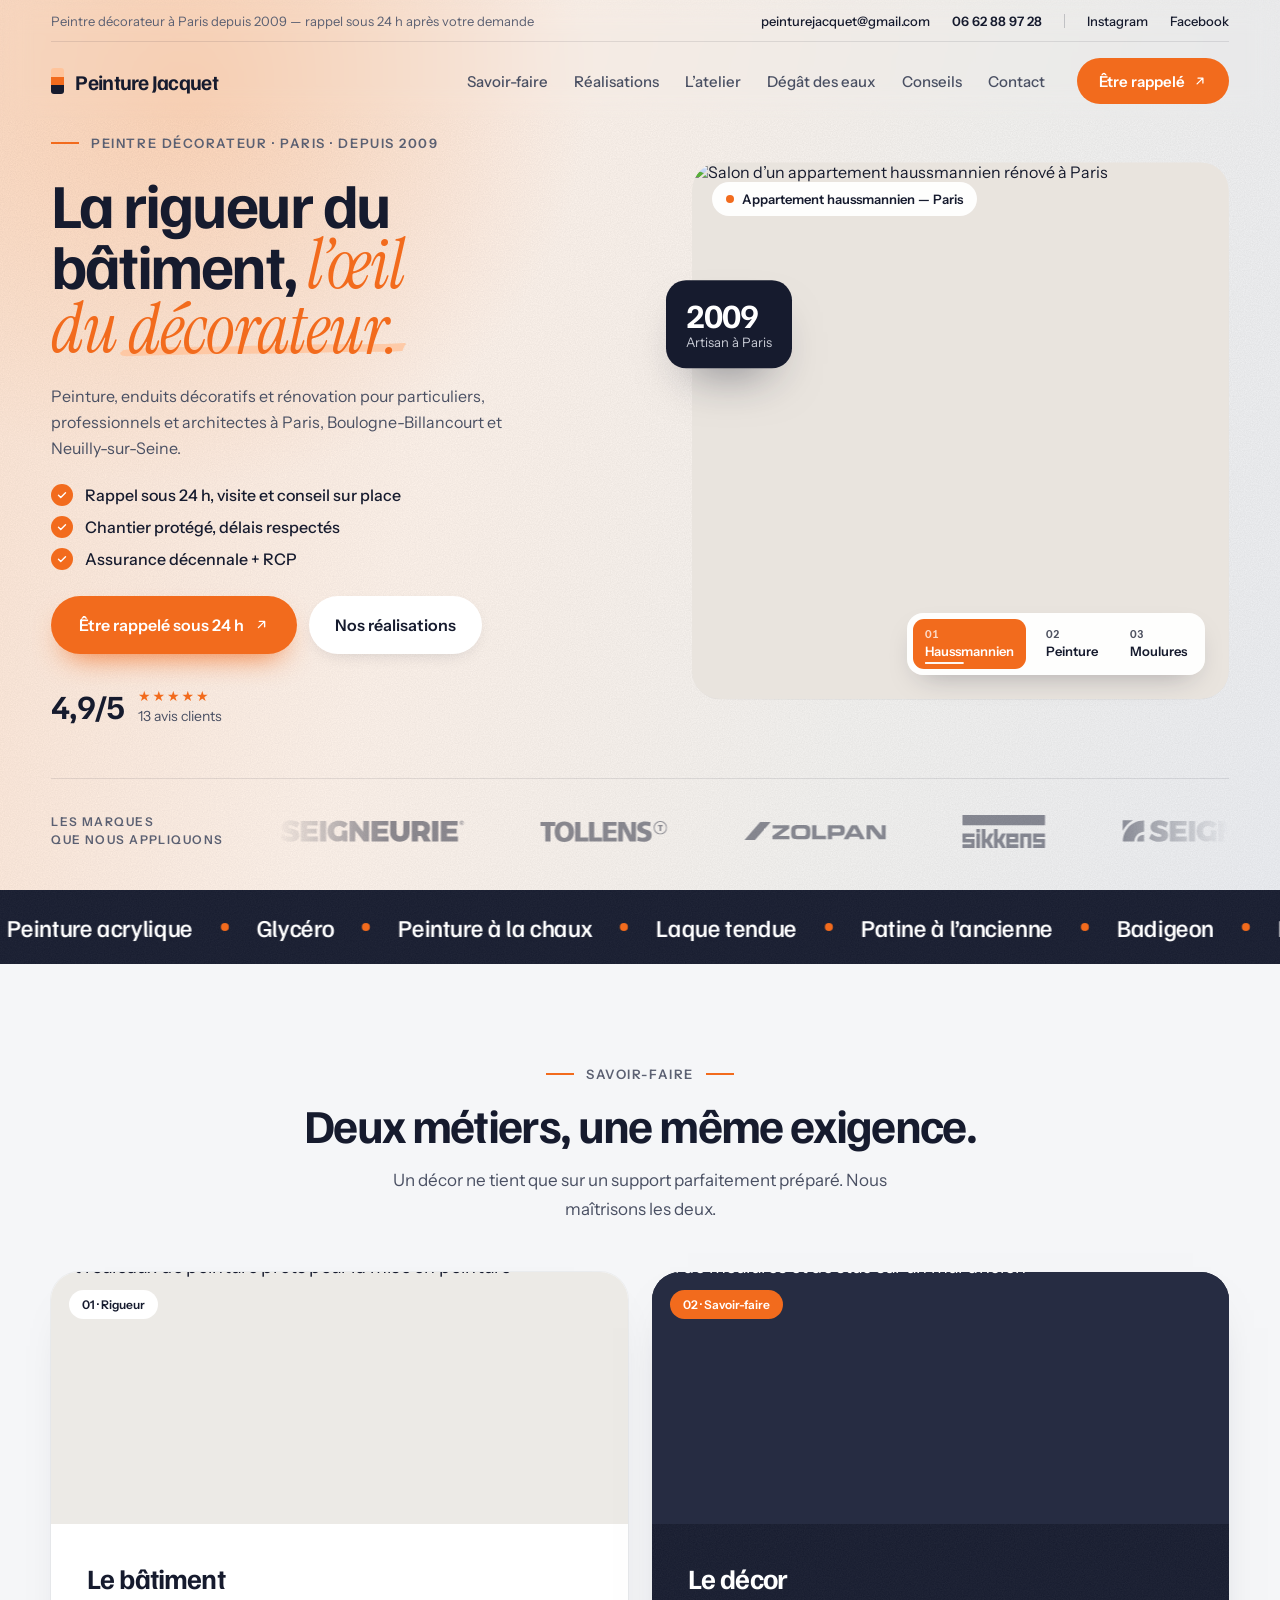
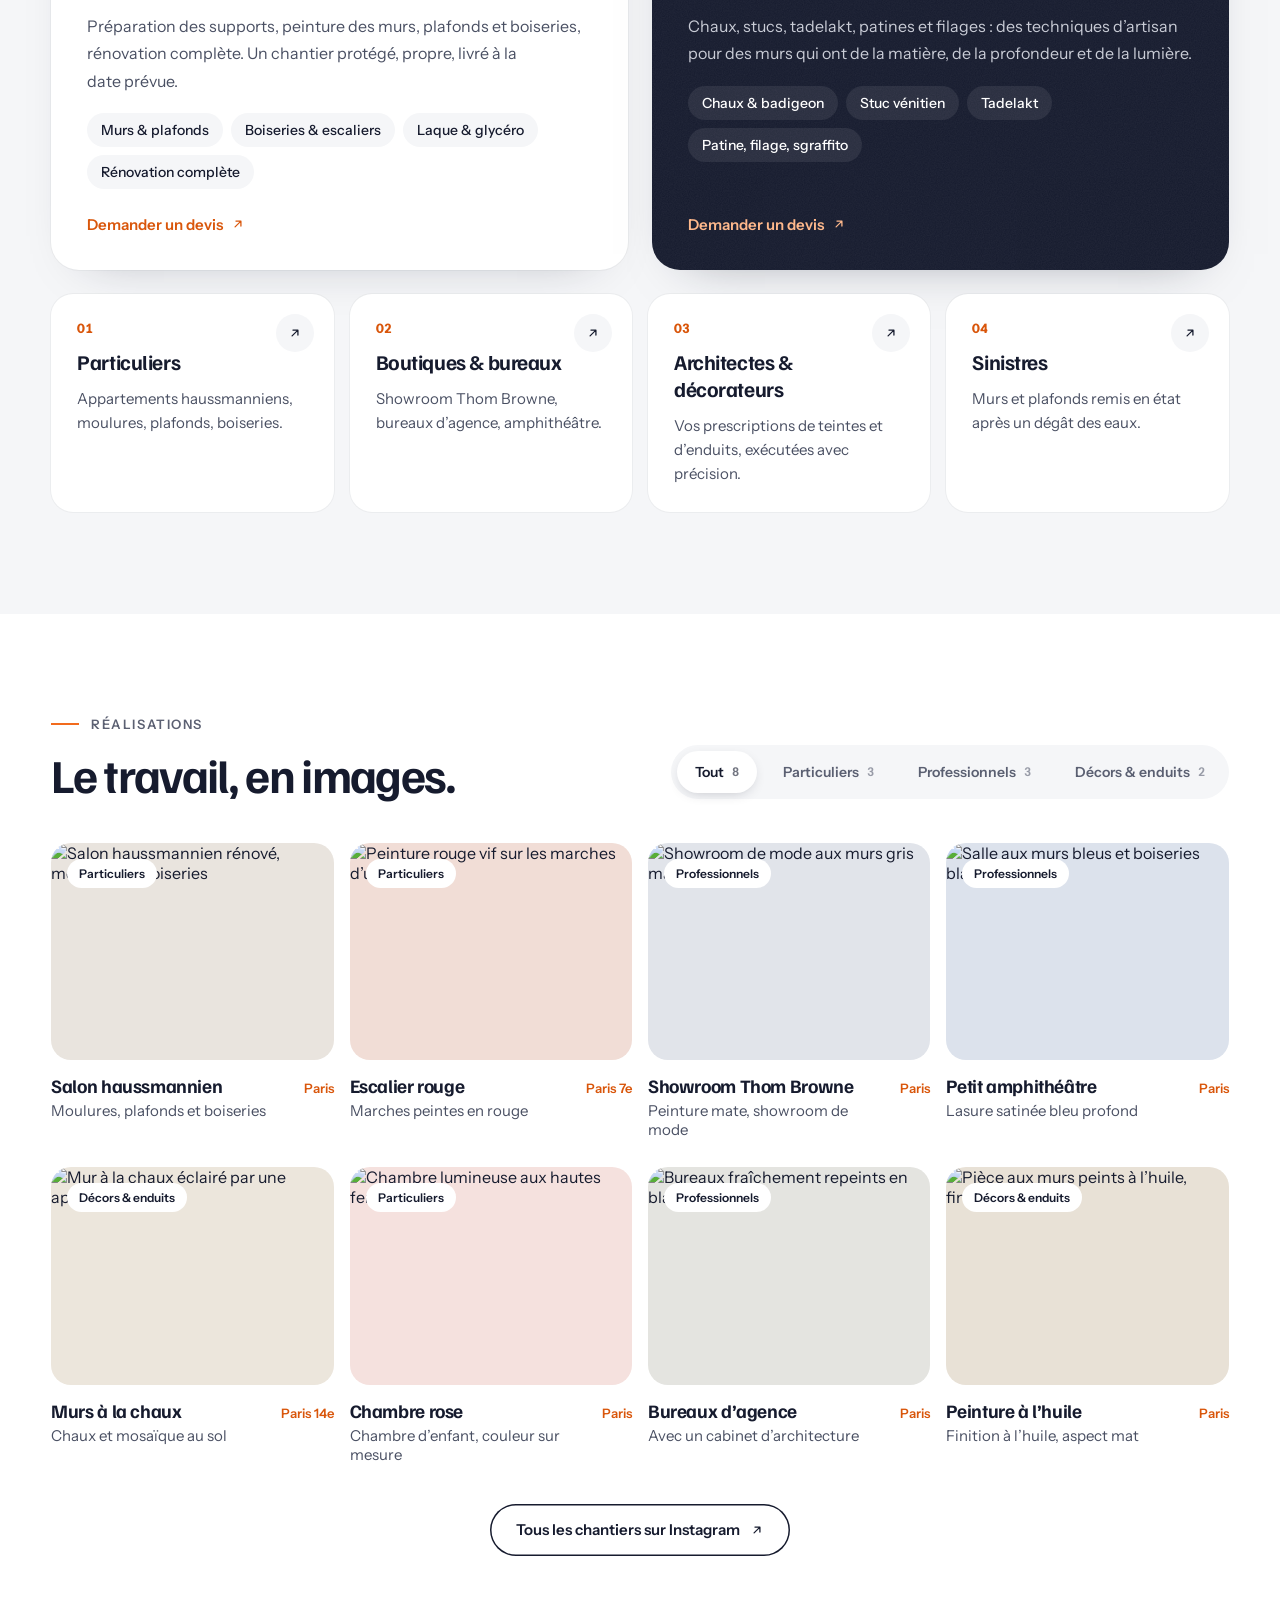
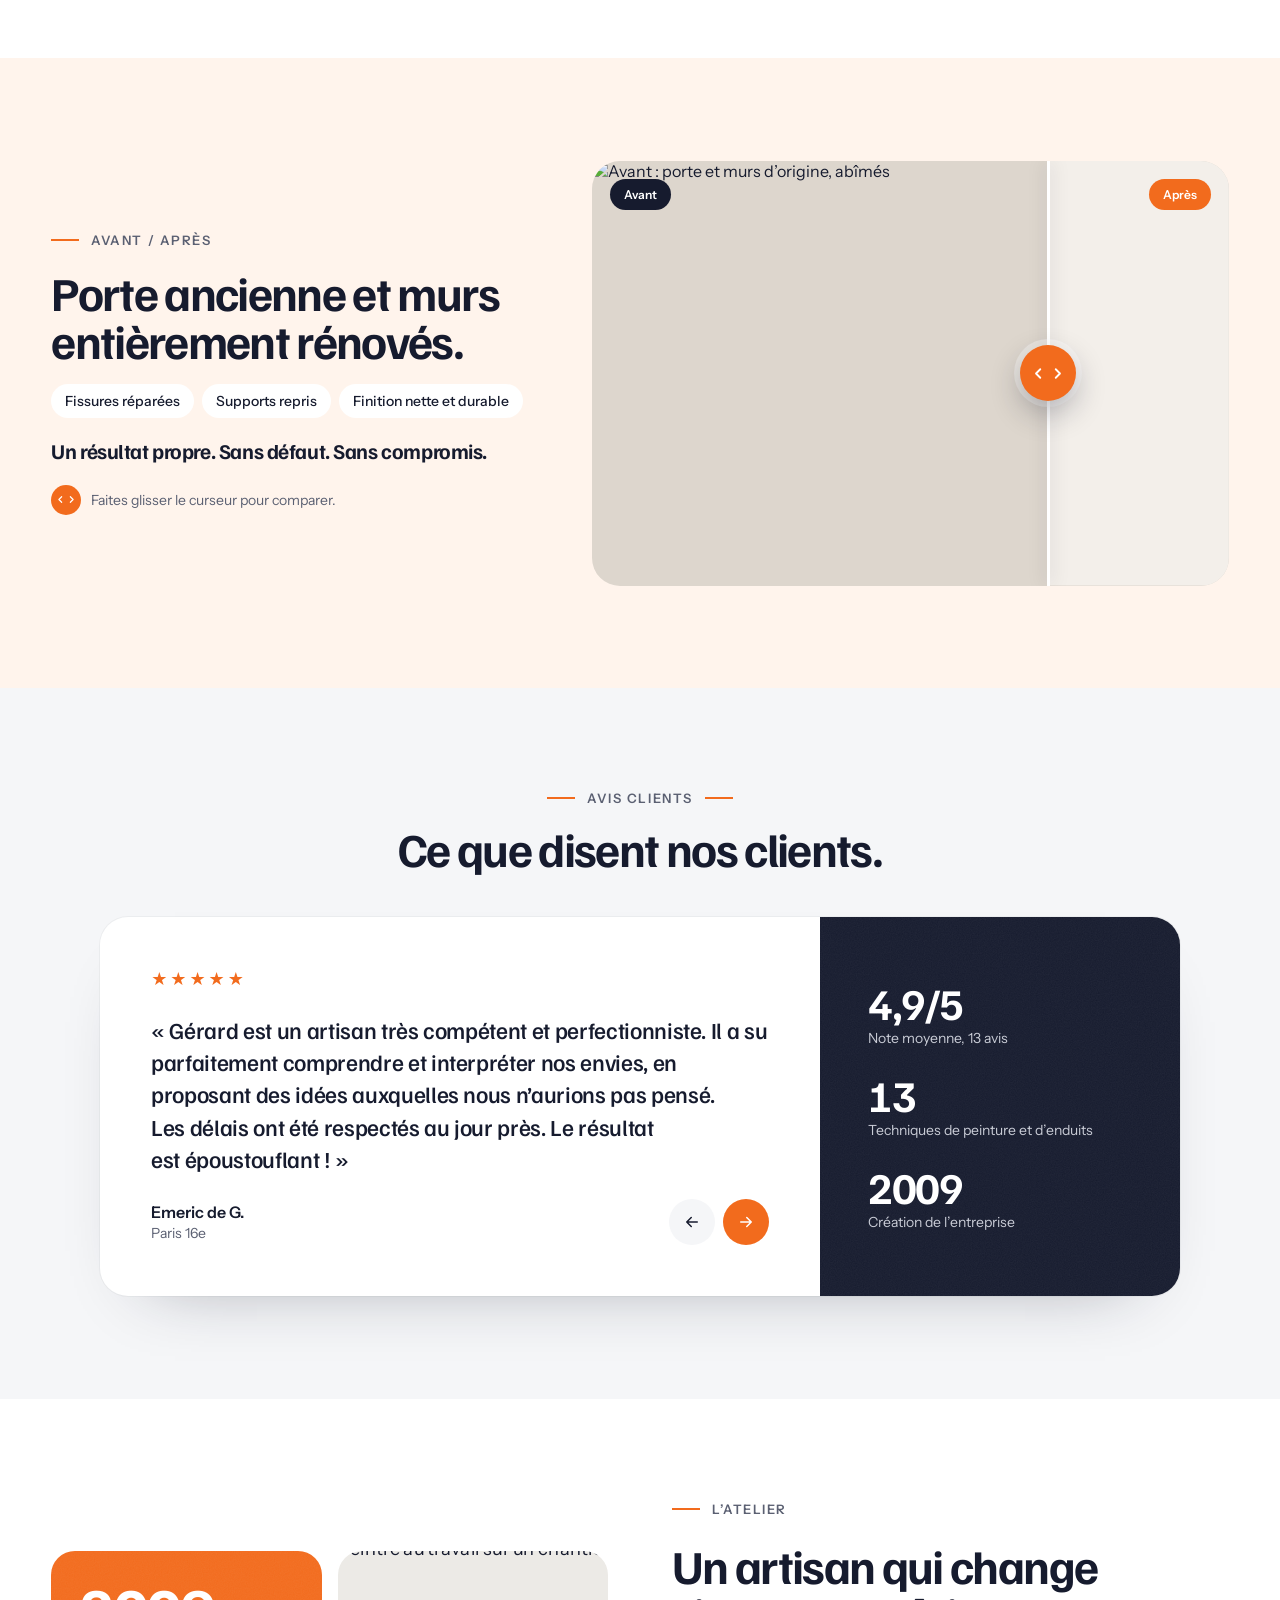
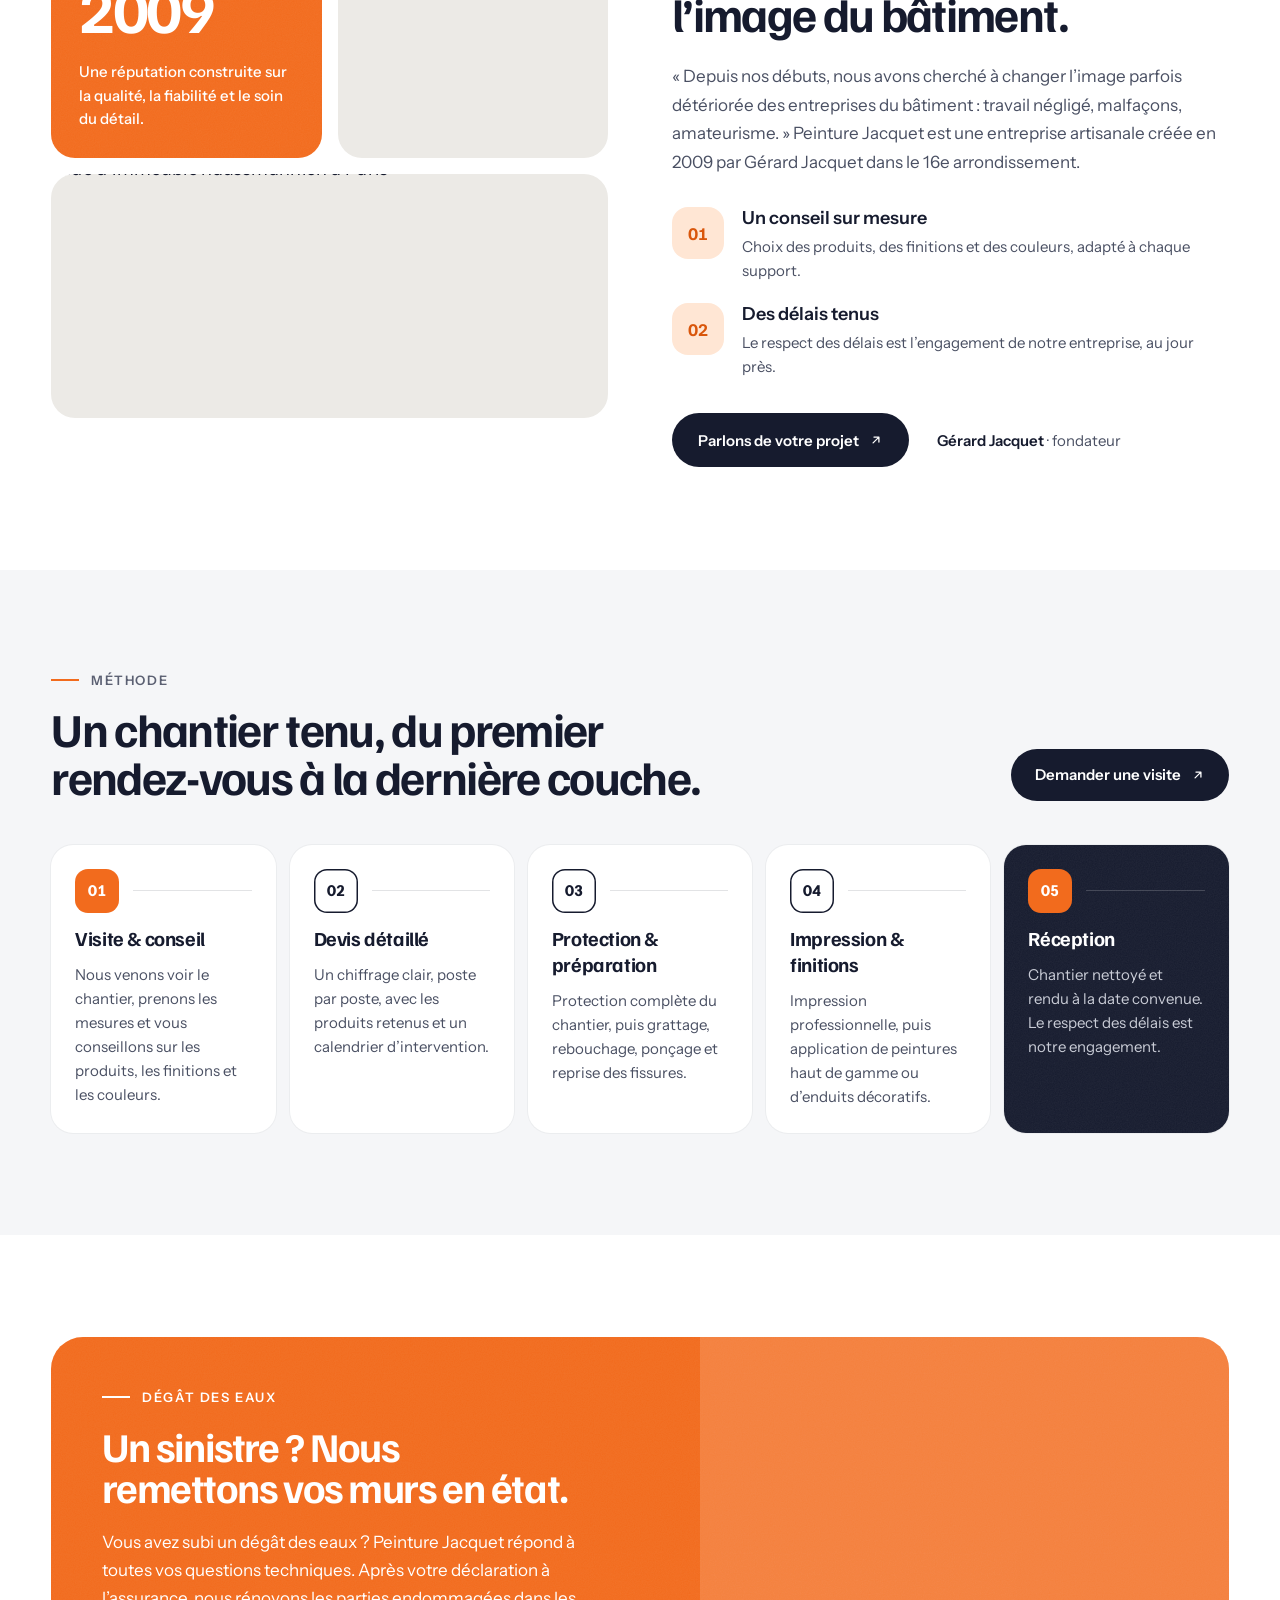
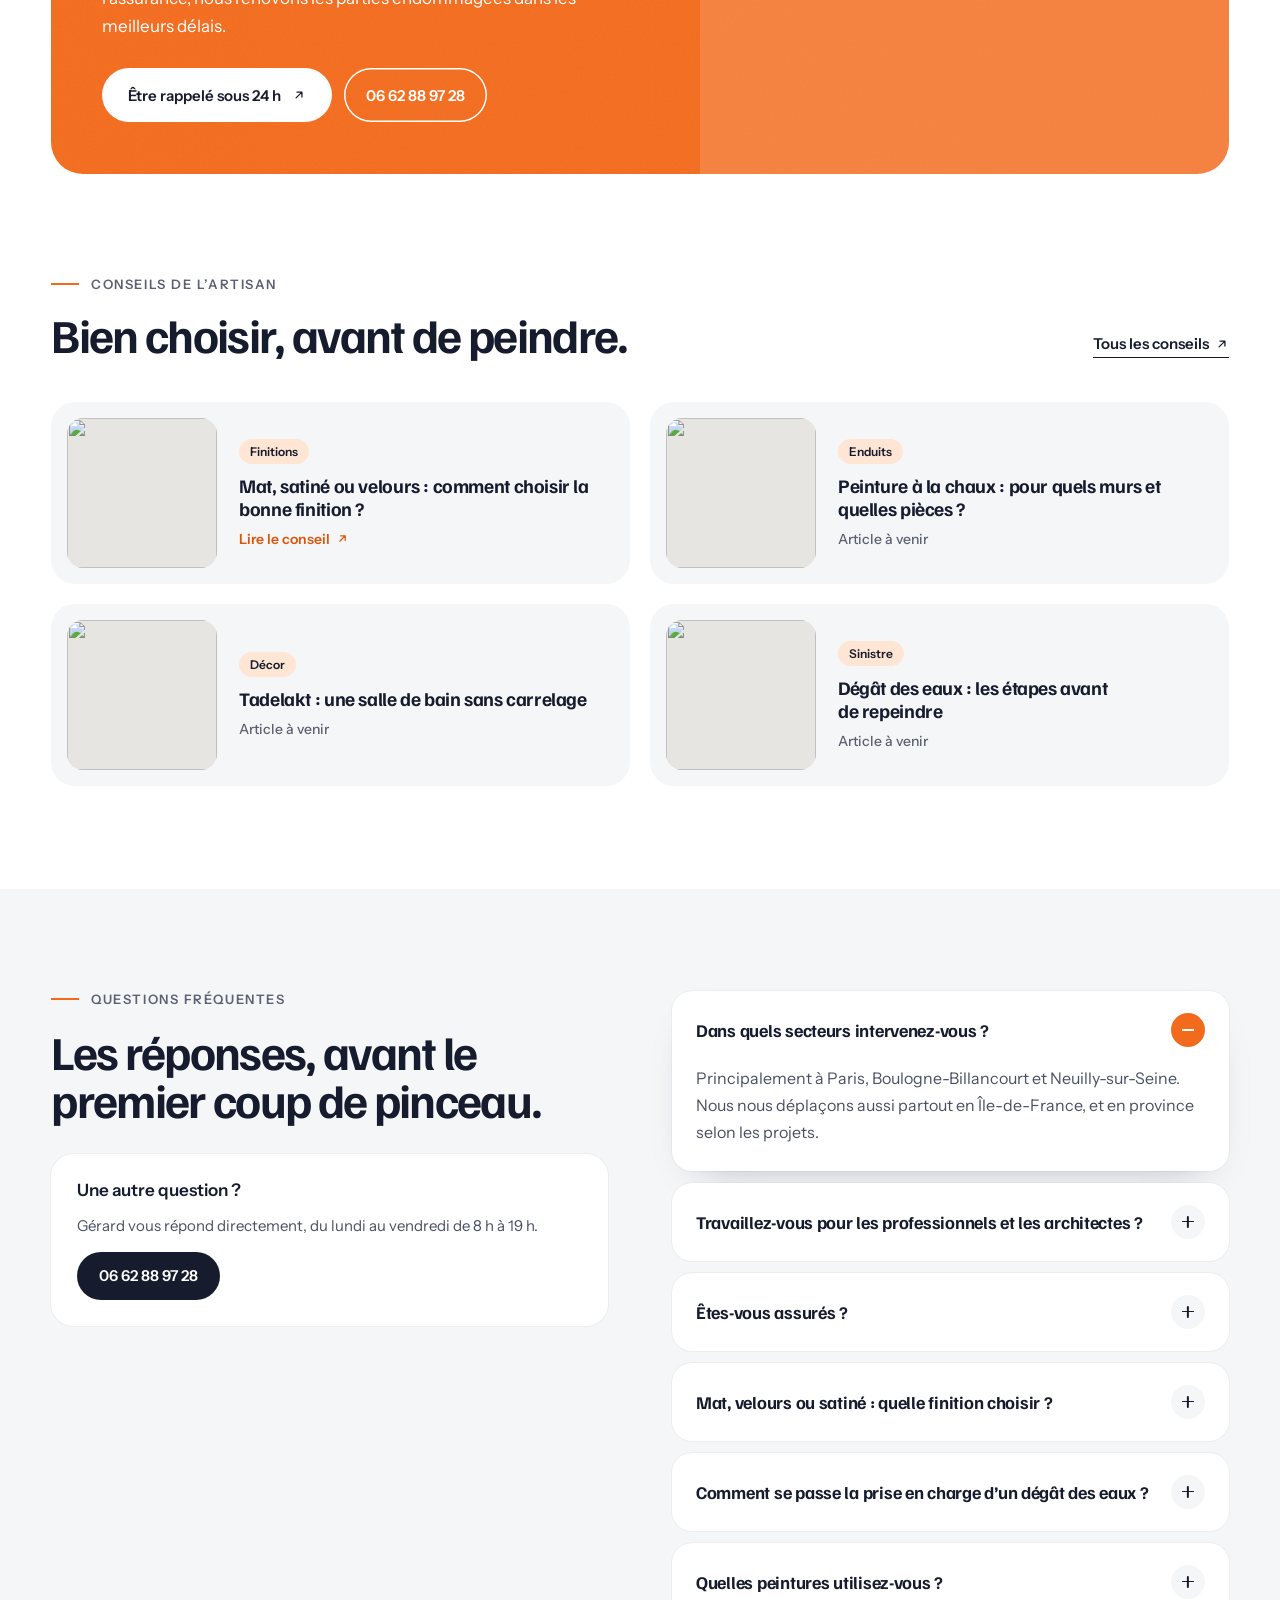
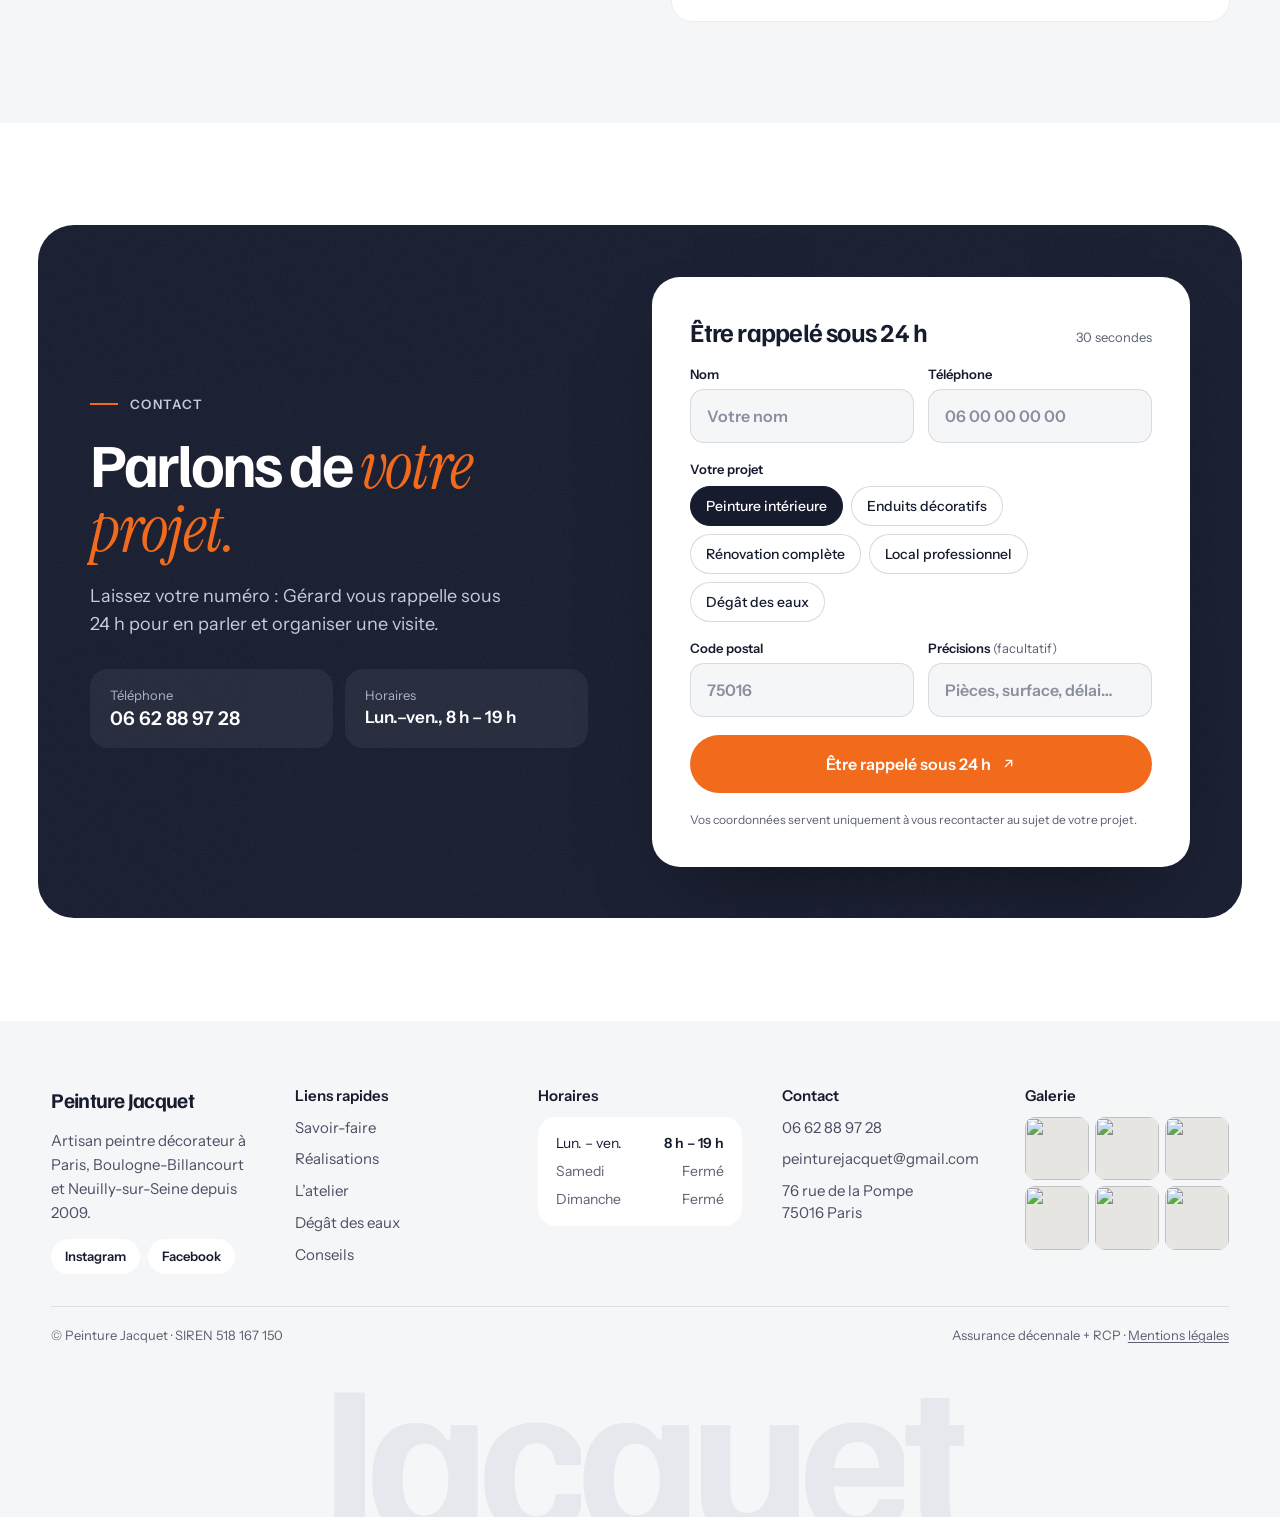
==== index.html @ 71e2f91e "Aperçu du site Peinture Jacquet Site vitrine statique (HTML, CSS, JS) d'après la maquette Claude Des" ====
<!DOCTYPE html>
<html lang="fr">
<head>
<meta charset="utf-8">
<meta name="viewport" content="width=device-width, initial-scale=1, viewport-fit=cover">
<title>Peinture Jacquet · Peintre décorateur à Paris depuis 2009</title>
<meta name="description" content="Artisan peintre décorateur à Paris depuis 2009 : peinture, enduits décoratifs (chaux, stuc, tadelakt) et rénovation pour particuliers, professionnels et architectes à Paris, Boulogne-Billancourt et Neuilly-sur-Seine. Rappel sous 24 h.">
<meta name="theme-color" content="#ffffff">
<!-- Aperçu : empêche Google d'indexer cette version de démonstration. À retirer à la mise en ligne définitive. -->
<meta name="robots" content="noindex, nofollow">
<meta property="og:type" content="website">
<meta property="og:locale" content="fr_FR">
<meta property="og:site_name" content="Peinture Jacquet">
<meta property="og:title" content="Peinture Jacquet · Peintre décorateur à Paris">
<meta property="og:description" content="La rigueur du bâtiment, l’œil du décorateur. Peinture, enduits décoratifs et rénovation à Paris depuis 2009, rappel sous 24 h.">
<meta property="og:image" content="https://images.pexels.com/photos/7598132/pexels-photo-7598132.jpeg?auto=compress&amp;cs=tinysrgb&amp;fit=crop&amp;w=1200&amp;h=630">
<link rel="icon" href="data:image/svg+xml,%3Csvg xmlns='http://www.w3.org/2000/svg' viewBox='0 0 32 32'%3E%3CclipPath id='c'%3E%3Crect x='8' y='1' width='16' height='30' rx='4'/%3E%3C/clipPath%3E%3Cg clip-path='url(%23c)'%3E%3Crect x='8' y='1' width='16' height='10' fill='%23FFC49B'/%3E%3Crect x='8' y='11' width='16' height='10' fill='%23F26B1D'/%3E%3Crect x='8' y='21' width='16' height='10' fill='%23161B2E'/%3E%3C/g%3E%3C/svg%3E">
<link rel="preconnect" href="https://fonts.googleapis.com">
<link rel="preconnect" href="https://fonts.gstatic.com" crossorigin>
<link rel="preconnect" href="https://images.pexels.com">
<link rel="preconnect" href="https://cdn.jsdelivr.net">
<link rel="preload" as="image" fetchpriority="high"
  href="https://images.pexels.com/photos/7598132/pexels-photo-7598132.jpeg?auto=compress&amp;cs=tinysrgb&amp;w=1280"
  imagesrcset="https://images.pexels.com/photos/7598132/pexels-photo-7598132.jpeg?auto=compress&amp;cs=tinysrgb&amp;w=640 640w, https://images.pexels.com/photos/7598132/pexels-photo-7598132.jpeg?auto=compress&amp;cs=tinysrgb&amp;w=960 960w, https://images.pexels.com/photos/7598132/pexels-photo-7598132.jpeg?auto=compress&amp;cs=tinysrgb&amp;w=1280 1280w, https://images.pexels.com/photos/7598132/pexels-photo-7598132.jpeg?auto=compress&amp;cs=tinysrgb&amp;w=1600 1600w"
  imagesizes="(min-width: 1440px) 600px, (min-width: 1080px) 42vw, 92vw">
<link href="https://fonts.googleapis.com/css2?family=Familjen+Grotesk:wght@400..700&amp;family=Instrument+Sans:wght@400..700&amp;family=Instrument+Serif:ital@1&amp;display=swap" rel="stylesheet">
<link rel="stylesheet" href="styles.css">
<script>document.documentElement.classList.add('js')</script>
<script src="https://cdn.jsdelivr.net/npm/lenis@1.1.13/dist/lenis.min.js" defer></script>
<script src="script.js" defer></script>
<script type="application/ld+json">
{"@context":"https://schema.org","@type":"HousePainter","name":"Peinture Jacquet","url":"https://peintre-paris.fr/",
"description":"Artisan peintre décorateur à Paris : peinture, enduits décoratifs et rénovation pour particuliers, professionnels et architectes.",
"telephone":"+33662889728","email":"peinturejacquet@gmail.com","foundingDate":"2009","founder":{"@type":"Person","name":"Gérard Jacquet"},
"image":"https://images.pexels.com/photos/7598132/pexels-photo-7598132.jpeg?auto=compress&cs=tinysrgb&w=1200",
"address":{"@type":"PostalAddress","streetAddress":"76 rue de la Pompe","postalCode":"75016","addressLocality":"Paris","addressCountry":"FR"},
"areaServed":["Paris","Boulogne-Billancourt","Neuilly-sur-Seine","Île-de-France"],
"openingHoursSpecification":[{"@type":"OpeningHoursSpecification","dayOfWeek":["Monday","Tuesday","Wednesday","Thursday","Friday"],"opens":"08:00","closes":"19:00"}],
"sameAs":["https://www.instagram.com/peinture_jacquet/","https://www.facebook.com/profile.php?id=61556630734046"]}
</script>
</head>
<body>
<a class="skip" href="#main">Aller au contenu</a>

<!-- Logos officiels des marques (monochromes, couleur pilotée en CSS) -->
<svg class="sprite" width="0" height="0" aria-hidden="true" focusable="false">
<defs><symbol id="logo-seigneurie" viewBox="0 0 2030 212"><g transform="translate(-192 -187)"><path transform="translate(1118,196)" d="M0 0 C16.8 0 33.7 0 51 0 C58.7 9.9 66.3 19.7 73.8 29.8 C77.4 34.6 81.1 39.4 84.8 44.2 C85.4 45.1 86.1 45.9 86.8 46.9 C88.9 49.6 90.9 52.3 93 55 C108.6 75.4 108.6 75.4 113.7 82.2 C119.4 89.9 125.2 97.4 131 105 C131.3 70.4 131.7 35.7 132 0 C150.2 0 168.3 0 187 0 C187 65 187 130 187 197 C170.2 197 153.3 197 136 197 C120.2 176.7 120.2 176.7 114.5 169 C109.1 161.8 103.6 154.6 98.1 147.5 C93.7 142 89.5 136.3 85.2 130.7 C82.3 126.7 79.3 122.7 76.2 118.8 C69.1 109.6 62.1 100.3 55 91 C54.7 126 54.3 161 54 197 C36.2 197 18.4 197 0 197 C0 132 0 67 0 0 Z"/><path transform="translate(1718,196)" d="M0 0 C17.7 -0.1 35.3 -0.1 53.5 -0.2 C59 -0.2 64.6 -0.2 70.3 -0.3 C77.1 -0.3 77.1 -0.3 80.4 -0.3 C82.6 -0.3 84.8 -0.3 87 -0.3 C113 -0.5 138.3 2.3 157.8 21.3 C172.1 36.3 175.5 54.7 175.2 74.8 C174.6 95.3 167 111.6 152.4 125.9 C149.7 128.3 147.1 130.2 144 132 C145.3 135.5 146.8 138.5 148.7 141.7 C149.3 142.6 149.8 143.5 150.4 144.4 C151 145.4 151.6 146.3 152.2 147.3 C152.8 148.3 153.4 149.3 154.1 150.4 C159.8 159.8 165.7 169.1 171.5 178.5 C172.1 179.4 172.7 180.3 173.2 181.2 C174.5 183.2 175.7 185.1 177 187.1 C177.6 188.1 178.3 189.1 178.9 190.1 C179.5 191 180.1 191.9 180.7 192.8 C182 195 182 195 182 197 C159.9 197 137.8 197 115 197 C109.1 185.7 103.2 174.5 97.5 163.1 C96.9 161.9 96.3 160.7 95.7 159.5 C94.8 157.7 94.8 157.7 93.9 155.9 C93.4 154.9 92.9 153.9 92.4 152.8 C91.1 150.3 90.1 147.6 89 145 C79.1 144.7 69.2 144.3 59 144 C59 161.5 59 179 59 197 C39.5 197 20.1 197 0 197 C0 132 0 67 0 0 Z M59 45 C59 62.5 59 80 59 98 C68.4 98.1 68.4 98.1 77.9 98.2 C80.9 98.2 80.9 98.2 83.9 98.3 C85.4 98.3 87 98.3 88.6 98.3 C89.8 98.3 89.8 98.3 91 98.3 C99.1 98.3 106.5 96.5 112.5 90.8 C117.7 84.6 119.3 76.9 119 69 C118 61.5 116.2 54.8 110 50 C102.6 45.8 95.8 44.8 87.4 44.9 C86.7 44.9 86 44.9 85.2 44.9 C82.5 44.9 79.9 44.9 77.2 44.9 C68.2 45 68.2 45 59 45 Z"/><path transform="translate(400,191)" d="M0 0 C0 36.3 0 72.6 0 110 C-9.4 111 -9.4 111 -19 112 C-36.2 116.1 -50.9 122.9 -64 135 C-64.8 135.7 -65.5 136.3 -66.3 137 C-85.4 154.8 -91.9 178.8 -95 204 C-131 204 -166.9 204 -204 204 C-204 180.7 -204 180.7 -202.9 173.7 C-202.7 172.4 -202.7 172.4 -202.5 171.1 C-196.1 132.6 -179 97 -153 68 C-152.5 67.4 -152 66.9 -151.5 66.3 C-149.9 64.6 -148.4 62.8 -146.8 61.1 C-146.3 60.6 -145.9 60.1 -145.4 59.6 C-133.4 46.5 -118.3 35.7 -102.8 27 C-101 26 -99.2 25 -97.5 24 C-67.9 7.1 -33.8 0 0 0 Z"/><path transform="translate(649,196)" d="M0 0 C53.1 0 106.3 0 161 0 C161 14.8 161 29.7 161 45 C127.3 45 93.7 45 59 45 C59 54.9 59 64.8 59 75 C89.7 75 120.4 75 152 75 C152 90.2 152 105.4 152 121 C121.3 121 90.6 121 59 121 C59 130.9 59 140.8 59 151 C93.6 151 128.3 151 164 151 C164 166.2 164 181.4 164 197 C109.9 197 55.8 197 0 197 C0 132 0 67 0 0 Z"/><path transform="translate(1998,196)" d="M0 0 C53.1 0 106.3 0 161 0 C161 14.8 161 29.7 161 45 C127.3 45 93.7 45 59 45 C59 54.9 59 64.8 59 75 C89.4 75 119.7 75 151 75 C151 90.2 151 105.4 151 121 C120.6 121 90.3 121 59 121 C59 130.9 59 140.8 59 151 C93.6 151 128.3 151 164 151 C164 166.2 164 181.4 164 197 C109.9 197 55.8 197 0 197 C0 132 0 67 0 0 Z"/><path transform="translate(1330,196)" d="M0 0 C53.1 0 106.3 0 161 0 C161 14.8 161 29.7 161 45 C127.3 45 93.7 45 59 45 C59 54.9 59 64.8 59 75 C89.4 75 119.7 75 151 75 C151 90.2 151 105.4 151 121 C120.6 121 90.3 121 59 121 C59 130.9 59 140.8 59 151 C93.6 151 128.3 151 164 151 C164 166.2 164 181.4 164 197 C109.9 197 55.8 197 0 197 C0 132 0 67 0 0 Z"/><path transform="translate(632,213)" d="M0 0 C-0.6 3.6 -1.5 6.4 -3.2 9.6 C-3.6 10.5 -4.1 11.4 -4.5 12.3 C-5 13.2 -5.5 14.2 -6 15.1 C-9 20.9 -11.9 26.7 -14.6 32.6 C-15 33.5 -15.4 34.4 -15.8 35.3 C-16.6 36.9 -17.4 38.6 -18.1 40.3 C-19 42.2 -20 44.1 -21 46 C-24 47 -24 47 -25.9 46.3 C-26.6 45.9 -27.3 45.6 -28 45.2 C-28.9 44.8 -29.7 44.4 -30.5 43.9 C-31.4 43.5 -32.3 43 -33.2 42.6 C-51.2 33.6 -79.1 20.6 -99.6 27.2 C-102.9 28.7 -102.9 28.7 -104.6 30.7 C-105.2 34.3 -105.1 37.5 -104 41 C-95.4 51.4 -76.9 54.2 -64.4 57.5 C-43.8 63 -19.2 71 -7.8 90.5 C0.2 105.5 1.7 123.2 -2.6 139.8 C-7.9 155.1 -19.1 166.9 -33.3 174.3 C-49.3 182 -66.5 184.6 -84.1 184.4 C-84.8 184.4 -85.5 184.4 -86.2 184.4 C-99.1 184.4 -111.4 183 -124 180 C-125.1 179.7 -125.1 179.7 -126.3 179.4 C-146.2 174.6 -165.6 165.2 -182 153 C-180.6 148.6 -178.9 144.6 -177 140.5 C-176.7 139.8 -176.4 139.2 -176.1 138.6 C-175.4 137.3 -174.8 136 -174.2 134.8 C-173.3 132.8 -172.3 130.9 -171.4 129 C-167.8 121.5 -164 114.2 -160 107 C-155.6 108.7 -152.1 110.9 -148.2 113.6 C-128.8 126.9 -101.5 138.5 -77.4 135.7 C-72.7 134.7 -69.5 133.5 -66 130 C-64.3 126.5 -64.4 122.8 -65 119 C-70.5 110.9 -82.3 108 -91.3 105.6 C-92.9 105.1 -92.9 105.1 -94.5 104.7 C-99.5 103.2 -104.6 101.8 -109.7 100.5 C-124.5 96.4 -139 92 -151 82 C-151.8 81.4 -152.6 80.7 -153.4 80.1 C-163.5 70.9 -168.4 58.7 -169.2 45.3 C-169.8 28.8 -165.7 14.6 -154.9 1.8 C-117.2 -37.6 -41.5 -27.6 0 0 Z"/><path transform="translate(1510,196)" d="M0 0 C19.8 0 39.6 0 60 0 C60 8.7 60.1 17.4 60.1 26.3 C60.1 32.5 60.1 38.7 60.2 44.9 C60.2 53 60.3 61 60.3 69 C60.3 75.4 60.3 81.8 60.4 88.1 C60.4 91.5 60.4 94.9 60.4 98.2 C60.4 102 60.4 105.8 60.5 109.6 C60.4 110.7 60.4 111.8 60.4 112.9 C60.6 124.2 63.7 132.7 71.6 140.9 C79.9 148.2 89.5 148.7 100 148.2 C106.4 147.6 112.7 144.6 117 140 C124.7 128.7 126.1 118.8 126.2 105.5 C126.2 104.3 126.2 103.2 126.2 102 C126.3 98.2 126.3 94.5 126.3 90.7 C126.3 88.1 126.4 85.5 126.4 82.9 C126.4 76.7 126.5 70.6 126.5 64.4 C126.6 56.7 126.6 49 126.7 41.2 C126.8 27.5 126.9 13.7 127 0 C146.5 0 165.9 0 186 0 C186.1 29.8 186.1 29.8 186.2 44.6 C186.2 52.6 186.2 60.5 186.2 68.5 C186.3 74.8 186.3 81.2 186.3 87.5 C186.3 90.8 186.3 94.2 186.3 97.5 C186.4 116.8 186.3 135.1 178 153 C177.4 154.4 177.4 154.4 176.7 155.8 C167.4 174.2 151 187.3 131.6 193.8 C102.4 202.6 70.3 201.8 42.7 188.4 C23.7 177.8 9.7 161.7 3.7 140.8 C0.5 128.9 -0.2 117.2 -0.1 104.9 C-0.1 103.8 -0.1 102.6 -0.1 101.4 C-0.1 97.7 -0.1 94 -0.1 90.2 C-0.1 87.6 -0.1 85 -0.1 82.4 C-0.1 76.3 -0.1 70.2 -0.1 64 C-0.1 56.4 -0.1 48.7 0 41 C0 27.3 0 13.7 0 0 Z"/><path transform="translate(1014.2,193.7)" d="M0 0 C1.2 0 2.4 0 3.6 0 C13.2 0.1 22.4 1.1 31.8 3.3 C32.8 3.5 32.8 3.5 33.8 3.8 C50.9 7.7 71.4 15.5 83.8 28.3 C84.8 30.3 84.8 30.3 84.8 32.3 C83.3 34.4 83.3 34.4 81.1 36.7 C77.3 40.7 73.8 44.7 70.5 49.1 C64.9 56.4 58.9 63.4 52.8 70.3 C49.4 69.7 47.6 68.5 45.1 66.2 C31.8 55.6 13.9 48.9 -3.2 50.3 C-15.9 52.2 -28.1 57.3 -36 67.8 C-45.4 81.7 -47.8 96.2 -45.8 112.7 C-43.3 123.9 -37.6 135.5 -28.2 142.3 C-16.1 149.6 -4 152.6 10.1 149.6 C17.2 147.2 24.9 143.2 29.8 137.3 C30.3 135.3 30.3 135.3 30.2 133.1 C30.3 132.3 30.3 131.4 30.3 130.5 C30.3 129.6 30.3 128.8 30.3 127.8 C30.3 126.6 30.3 126.6 30.4 125.3 C30.4 122.3 30.5 119.2 30.5 116.1 C30.7 105.8 30.7 105.8 30.8 95.3 C47.6 95.3 64.5 95.3 81.8 95.3 C81.8 129.6 81.8 164 81.8 199.3 C67.6 199.3 53.4 199.3 38.8 199.3 C38.8 195.4 38.8 191.4 38.8 187.3 C37.9 187.8 37 188.4 36.1 188.9 C12.8 202 -12 204.7 -37.9 198 C-61.5 191.3 -81.9 175.9 -94.3 154.9 C-108.6 128.8 -112.2 99 -104.1 70.3 C-96.6 45.5 -79 25.6 -56.4 13.3 C-49.4 9.6 -42.2 6.8 -34.6 4.5 C-33.9 4.3 -33.3 4.1 -32.6 3.9 C-21.9 0.9 -11.1 -0.1 0 0 Z"/><path transform="translate(1913,196)" d="M0 0 C19.8 0 39.6 0 60 0 C60 65 60 130 60 197 C40.2 197 20.4 197 0 197 C0 132 0 67 0 0 Z"/><path transform="translate(833,196)" d="M0 0 C19.5 0 38.9 0 59 0 C59 65 59 130 59 197 C39.5 197 20.1 197 0 197 C0 132 0 67 0 0 Z"/><path transform="translate(194,190)" d="M0 0 C32.3 0 64.7 0 98 0 C95 3 91.9 5 88.2 7.1 C52.3 28.2 23.5 58.7 3.4 94.9 C2.9 95.6 2.5 96.3 2 97 C1.3 97 0.7 97 0 97 C0 65 0 33 0 0 Z"/><path transform="translate(400,328)" d="M0 0 C0 22.1 0 44.2 0 67 C-22.1 67 -44.2 67 -67 67 C-67 48 -61.3 32.8 -48 19 C-34.9 6.5 -18 0 0 0 Z"/><path transform="translate(2210,197.6)" d="M0 0 C5.4 4.3 9.4 8.9 10.3 16 C10.4 23.1 9.6 28.6 4.6 33.9 C-1.2 39 -6.6 39.9 -14 39.8 C-19.9 39 -23.9 35.8 -27.9 31.5 C-31.7 25.8 -32.5 20.6 -31.7 13.9 C-30.1 8 -26.7 3 -21.4 -0.2 C-15 -2.9 -6.3 -3.3 0 0 Z M-26 11.4 C-28.1 15.5 -27.7 21 -26.4 25.4 C-23.9 30.3 -20 33.3 -15 35.4 C-11 36.2 -7.7 35.6 -3.9 34.3 C0.6 31.3 4.3 27.6 6 22.4 C6.6 16.4 5.5 12.1 2 7.4 C-1.8 3.9 -5.5 2.1 -10.6 1.9 C-18 2.4 -21.8 5.7 -26 11.4 Z"/><path transform="translate(2197.8,204.8)" d="M0 0 C1.1 0 2.1 -0.1 3.2 -0.1 C6.5 0.3 7.8 0.9 10.2 3.2 C11.1 6.1 11.1 6.1 11.2 9.2 C10.7 10.1 10.2 10.9 9.6 11.8 C9.2 12.6 8.7 13.4 8.2 14.2 C8.9 16.8 8.9 16.8 10.2 19.2 C10.2 20.6 10.2 21.9 10.2 23.2 C8.4 23.1 8.4 23.1 6.2 22.2 C5.2 21 5.2 21 4.2 19.8 C2.4 17 2.4 17 -0.6 16.4 C-1.7 16.3 -1.7 16.3 -2.8 16.2 C-2.8 18.2 -2.8 20.2 -2.8 22.2 C-4.1 22.2 -5.5 22.2 -6.8 22.2 C-6.8 18.8 -6.9 15.3 -6.9 11.8 C-6.9 10.8 -6.9 9.8 -6.9 8.8 C-6.9 7.9 -6.9 6.9 -6.9 5.9 C-6.9 5.1 -6.9 4.2 -6.9 3.3 C-6.7 -1 -3.6 0.1 0 0 Z M-2.8 3.2 C-2.8 6.2 -2.8 9.2 -2.8 12.2 C0.6 12.4 0.6 12.4 4.2 12.2 C6.4 10.4 6.4 10.4 6.5 7.8 C6.4 6.9 6.3 6.1 6.2 5.2 C2.8 3 1.2 3.1 -2.8 3.2 Z"/></g></symbol><symbol id="logo-tollens" viewBox="0 0 193 32"><path d="M186.142 6.19336V8.0369H183.873V15.3544H181.437V8.0369H179.168V6.19336H186.145H186.142Z"/><path d="M182.647 20.3667C177.043 20.3667 172.485 15.7989 172.485 10.1834C172.485 4.56779 177.043 0 182.647 0C188.25 0 192.808 4.56779 192.808 10.1834C192.808 15.7989 188.25 20.3667 182.647 20.3667ZM182.647 1.41027C177.82 1.41027 173.893 5.34655 173.893 10.1834C173.893 15.0202 177.82 18.9565 182.647 18.9565C187.473 18.9565 191.401 15.0202 191.401 10.1834C191.401 5.34655 187.473 1.41027 182.647 1.41027Z"/><path d="M22.544 1.50098V7.44788H15.2111V31.1194H7.33004V7.44788H0V1.50098H22.544Z"/><path d="M36.3334 0.807129C27.1553 0.807129 21.6055 6.57846 21.6055 16.3342C21.6055 26.09 27.1185 31.8103 36.3334 31.8103C45.5482 31.8103 51.0302 26.107 51.0302 16.3342C51.0302 6.56147 45.5228 0.807129 36.3334 0.807129ZM36.3334 6.89279C40.2047 6.89279 42.9768 10.4156 42.9768 16.2946C42.9768 22.1735 40.2442 25.7388 36.3334 25.7388C32.4225 25.7388 29.6617 22.2188 29.6617 16.2946C29.6617 10.3703 32.4762 6.89279 36.3334 6.89279Z"/><path d="M60.7257 1.50098V25.2801H72.8228V31.1194H52.8418V1.50098H60.7257Z"/><path d="M81.8849 1.50098V25.2801H93.9848V31.1194H74.001V1.50098H81.8849Z"/><path d="M115.896 1.49268V7.17622H103.028V13.1429H115.17V18.7812H103.028V25.4049H116.315V31.1196H95.1553V1.49268H115.896Z"/><path d="M128.479 1.50098L137.929 20.6443C138.598 21.9866 138.434 22.0065 138.434 20.8567V1.50098H145.564V31.1222H135.756L125.783 11.336C125.439 10.5459 125.586 10.696 125.586 11.6475V31.1222H118.459V1.50098H128.482H128.479Z"/><path d="M167.195 7.97749C164.813 6.95236 162.603 6.67201 160.518 6.67201C157.234 6.67201 155.454 7.55271 155.454 9.29147C155.454 10.529 156.59 11.5768 158.418 12.1686C161.781 13.2759 164.477 13.7941 166.39 15.2384C168.473 16.8582 169.456 18.9934 169.456 21.763C169.456 28.2026 164.901 31.8019 156.607 31.8019C153.745 31.8019 150.673 31.1251 147.596 30.2727L148.282 23.6547C151.187 24.9743 153.88 25.5605 156.096 25.5605C159.246 25.5605 161.157 24.5694 161.157 22.6154C161.157 20.398 158.89 19.9336 155.239 18.7017C149.548 16.7789 147.384 14.4455 147.384 10.0589C147.384 4.1828 151.702 0.810059 159.71 0.810059C162.558 0.810059 165.24 1.14988 167.783 1.87767L167.195 7.98032V7.97749Z"/></symbol><symbol id="logo-zolpan" viewBox="0 0 252 32"><path d="M0 32H18.5814L46.4683 0H27.8869L0 32Z"/><path d="M49.668 24.8709L68.4234 11.3398H50.1528V5.71226H79.4742V11.4145L60.4976 24.9456H79.7725V30.5732H49.668V24.8709Z"/><path d="M110.531 5.82429C114.365 6.53397 116.224 8.5086 116.746 12.4952C116.895 13.5012 116.97 15.5132 116.97 18.5337C116.97 24.5347 116.339 26.9576 114.215 28.7081C112.726 29.9756 110.643 30.5707 107.033 30.7201C105.693 30.7948 102.381 30.8322 99.9624 30.8322C94.0454 30.8322 91.0322 30.7201 89.543 30.4213C86.7884 29.9357 85.1898 28.8924 84.26 27.0672C83.2929 25.2419 83.0692 23.4142 83.0692 17.9734C83.0692 13.8 83.1437 12.7542 83.5912 11.0784C84.2973 8.43141 85.7492 7.01704 88.5411 6.19532C90.6245 5.5977 92.8943 5.45078 99.4428 5.45078C106.588 5.45327 108.783 5.52549 110.531 5.82429ZM91.9993 12.4205C90.9949 13.2024 90.6966 14.4325 90.6966 18.0107C90.6966 21.6637 90.9949 23.0058 91.9248 23.7877C92.9292 24.607 94.1573 24.7564 99.8505 24.7564C106.362 24.7564 107.702 24.5323 108.557 23.3395C109.263 22.4456 109.449 21.1781 109.449 17.8613C109.449 11.5988 109.338 11.5266 100.035 11.5266C94.4929 11.5266 92.9689 11.7133 91.9993 12.4205Z"/><path d="M120.339 5.71226H127.894V24.4227H144.974V30.5732H120.339V5.71226Z"/><path d="M148.31 5.71226H167.287C172.088 5.71226 173.316 5.86166 174.877 6.64355C177.371 7.87365 178.3 10.1471 178.3 14.8434C178.3 19.577 177.445 22.0372 175.397 23.3047C173.945 24.1986 172.272 24.4601 167.956 24.4601H155.826V30.5732H148.31V5.71226ZM166.805 18.4216C169.892 18.4216 170.785 17.7518 170.785 15.4036C170.785 12.423 170.042 11.7507 166.805 11.7507H155.826V18.4216H166.805Z"/><path d="M190.244 5.71226H200.365L213.947 30.5707H205.685L203.229 26.1359H187.228L184.846 30.5707H176.289L190.244 5.71226ZM200.589 20.9565L195.231 11.0435L189.948 20.9565H200.589Z"/><path d="M217.087 5.71226H229.107L244.138 24.6095L243.954 5.71226H251.097V30.5732H238.967L223.834 11.8628L224.344 30.5732H217.087V5.71226Z"/></symbol><symbol id="logo-sikkens" viewBox="0 0 118.3 47.2"><path d="M19.8603 26.4425H19.8572V47.1408H25.0265V26.4425H25.0295H19.8603Z"/><path d="M82.4702 26.4425V47.1408H87.6409V31.5967H93.2426V47.1408H98.4104V26.4425H82.4702Z"/><path d="M25.0232 19.9401H19.8539V25.123H25.0232V19.9401Z"/><path d="M0.0326538 26.4425V39.3906H12.5106L12.5333 41.9791H0.0326538V47.1408H17.2747V34.2078H4.78918V31.6209H17.2747V26.4425H0.0326538Z"/><path d="M27.6128 19.9094V47.1407H32.7972V39.4632L34.2577 39.4722L38.8782 47.1407H44.4662L39.0339 36.8657L44.5524 26.4591H38.9659L34.2577 34.2047L32.7851 34.2077V19.9094H27.6128Z"/><path d="M45.1317 19.9004V47.1408H50.3176V39.4572L51.7766 39.4602L56.3956 47.1408H61.9852L56.5543 36.8597L62.0744 26.4561H56.4863L51.7766 34.1957L50.301 34.1987V19.9004H45.1317Z"/><path d="M67.3875 31.6022H75.1271H75.1468V34.1922H67.3875V31.6022ZM62.6356 26.4239V47.1403H79.8957L79.8806 41.9846L67.4223 41.9816V39.3826H79.8806L79.8715 26.4224L62.6356 26.4239Z"/><path d="M100.998 26.4391V39.3872H113.475L113.496 41.9711H100.998V47.1404H118.234V34.2013H105.75V31.6174H118.234V26.4391H100.998Z"/><path d="M118.287 0H0V14.7095H118.287V0Z"/></symbol></defs>
</svg>

<header class="header" id="header">
  <div class="util">
    <div class="wrap">
      <div class="util-in">
        <span class="util-txt">Peintre décorateur à Paris depuis 2009 — rappel sous 24&nbsp;h après votre demande</span>
        <div class="util-links">
          <a href="mailto:peinturejacquet@gmail.com">peinturejacquet@gmail.com</a>
          <a href="tel:+33662889728" class="util-tel">06 62 88 97 28</a>
          <span class="util-sep" aria-hidden="true"></span>
          <a href="https://www.instagram.com/peinture_jacquet/" target="_blank" rel="noopener">Instagram</a>
          <a href="https://www.facebook.com/profile.php?id=61556630734046" target="_blank" rel="noopener">Facebook</a>
        </div>
      </div>
    </div>
  </div>
  <div class="wrap header-in">
    <a href="#top" class="brand" aria-label="Peinture Jacquet, retour en haut de page">
      <span class="brand-mark" aria-hidden="true"><i></i><i></i><i></i></span>
      <span class="brand-name">Peinture Jacquet</span>
    </a>
    <nav class="nav" aria-label="Navigation principale">
      <a href="#savoir-faire" data-spy="savoir-faire">Savoir-faire</a>
      <a href="#realisations" data-spy="realisations">Réalisations</a>
      <a href="#atelier" data-spy="atelier">L’atelier</a>
      <a href="#degat-des-eaux" data-spy="degat-des-eaux">Dégât des eaux</a>
      <a href="#conseils" data-spy="conseils">Conseils</a>
      <a href="#devis" data-spy="devis">Contact</a>
    </nav>
    <a href="#devis" class="btn btn-accent btn-sm header-cta magnetic">Être rappelé <span class="arr" aria-hidden="true"></span></a>
    <button type="button" class="burger" id="burger" aria-label="Ouvrir le menu" aria-controls="menu" aria-expanded="false"><span></span><span></span></button>
  </div>
  <div class="progress" aria-hidden="true"><span id="progress"></span></div>
</header>

<nav class="menu" id="menu" aria-label="Menu" data-lenis-prevent>
  <div class="menu-links">
    <a href="#savoir-faire" style="--i:0"><span class="menu-n">01</span>Savoir-faire</a>
    <a href="#realisations" style="--i:1"><span class="menu-n">02</span>Réalisations</a>
    <a href="#atelier" style="--i:2"><span class="menu-n">03</span>L’atelier</a>
    <a href="#degat-des-eaux" style="--i:3"><span class="menu-n">04</span>Dégât des eaux</a>
    <a href="#conseils" style="--i:4"><span class="menu-n">05</span>Conseils</a>
    <a href="#devis" style="--i:5"><span class="menu-n">06</span>Contact</a>
  </div>
  <div class="menu-foot" style="--i:6">
    <a href="tel:+33662889728" class="menu-tel">06 62 88 97 28</a>
    <span>Lun.–ven., 8&nbsp;h – 19&nbsp;h · Paris 16e</span>
  </div>
</nav>

<main id="main">

<!-- HERO -->
<section id="top" class="hero grain">
  <div class="wrap hero-in">
    <div class="hero-copy">
      <p class="eyebrow" data-intro style="--d:.05s">Peintre décorateur · Paris · Depuis 2009</p>
      <h1 class="hero-title">
        <span class="sr-only">La rigueur du bâtiment, l’œil du décorateur.</span>
        <span class="split" aria-hidden="true"><span class="w"><span class="wi" style="--w:0">La</span></span> <span class="w"><span class="wi" style="--w:1">rigueur</span></span> <span class="w"><span class="wi" style="--w:2">du</span></span> <span class="w"><span class="wi" style="--w:3">bâtiment,</span></span> <span class="accent serif"><span class="w"><span class="wi" style="--w:4">l’œil</span></span> <span class="w"><span class="wi" style="--w:5">du</span></span> <span class="stroke"><span class="w"><span class="wi" style="--w:6">décorateur.</span></span><svg class="stroke-svg" viewBox="0 0 400 60" preserveAspectRatio="none" focusable="false"><path d="M9 39C52 30 98 33 150 31c55-2 112-6 168-5 32 .5 60-1 76-3 3 0 4 4 1 6l-3 12c-32 3-62 1-96 3-56 3-110 3-164 4-40 1-80 3-118 5-8 .5-11-5-9-9z"/></svg></span></span></span>
      </h1>
      <p class="hero-lead" data-intro style="--d:.5s">Peinture, enduits décoratifs et rénovation pour particuliers, professionnels et architectes à Paris, Boulogne-Billancourt et Neuilly-sur-Seine.</p>
      <ul class="checks" data-intro style="--d:.6s">
        <li><span class="check" aria-hidden="true"><span class="ico ico-check"></span></span>Rappel sous 24&nbsp;h, visite et conseil sur place</li>
        <li><span class="check" aria-hidden="true"><span class="ico ico-check"></span></span>Chantier protégé, délais respectés</li>
        <li><span class="check" aria-hidden="true"><span class="ico ico-check"></span></span>Assurance décennale + RCP</li>
      </ul>
      <div class="hero-ctas" data-intro style="--d:.7s">
        <a href="#devis" class="btn btn-accent btn-lg btn-glow magnetic">Être rappelé sous 24&nbsp;h <span class="arr" aria-hidden="true"></span></a>
        <a href="#realisations" class="btn btn-white btn-lg magnetic">Nos réalisations</a>
      </div>
      <div class="rating" data-intro style="--d:.8s">
        <span class="rating-score">4,9/5</span>
        <span class="rating-txt"><span class="stars" aria-hidden="true">★★★★★</span>13 avis clients</span>
      </div>
    </div>

    <div class="hero-visual">
      <div class="slides" id="slides">
        <figure class="slide is-active" data-title="Appartement haussmannien — Paris">
          <img src="https://images.pexels.com/photos/7598132/pexels-photo-7598132.jpeg?auto=compress&amp;cs=tinysrgb&amp;w=1280"
            srcset="https://images.pexels.com/photos/7598132/pexels-photo-7598132.jpeg?auto=compress&amp;cs=tinysrgb&amp;w=640 640w, https://images.pexels.com/photos/7598132/pexels-photo-7598132.jpeg?auto=compress&amp;cs=tinysrgb&amp;w=960 960w, https://images.pexels.com/photos/7598132/pexels-photo-7598132.jpeg?auto=compress&amp;cs=tinysrgb&amp;w=1280 1280w, https://images.pexels.com/photos/7598132/pexels-photo-7598132.jpeg?auto=compress&amp;cs=tinysrgb&amp;w=1600 1600w"
            sizes="(min-width: 1440px) 600px, (min-width: 1080px) 42vw, 92vw" alt="Salon d’un appartement haussmannien rénové à Paris" fetchpriority="high" decoding="async">
        </figure>
        <figure class="slide" data-title="Mise en peinture — chantier en cours">
          <img src="https://images.pexels.com/photos/6474471/pexels-photo-6474471.jpeg?auto=compress&amp;cs=tinysrgb&amp;w=1280"
            srcset="https://images.pexels.com/photos/6474471/pexels-photo-6474471.jpeg?auto=compress&amp;cs=tinysrgb&amp;w=640 640w, https://images.pexels.com/photos/6474471/pexels-photo-6474471.jpeg?auto=compress&amp;cs=tinysrgb&amp;w=960 960w, https://images.pexels.com/photos/6474471/pexels-photo-6474471.jpeg?auto=compress&amp;cs=tinysrgb&amp;w=1280 1280w, https://images.pexels.com/photos/6474471/pexels-photo-6474471.jpeg?auto=compress&amp;cs=tinysrgb&amp;w=1600 1600w"
            sizes="(min-width: 1440px) 600px, (min-width: 1080px) 42vw, 92vw" alt="Peintre appliquant une couche de peinture au rouleau sur un mur" decoding="async">
        </figure>
        <figure class="slide" data-title="Moulures &amp; corniches">
          <img src="https://images.pexels.com/photos/3616770/pexels-photo-3616770.jpeg?auto=compress&amp;cs=tinysrgb&amp;w=1280"
            srcset="https://images.pexels.com/photos/3616770/pexels-photo-3616770.jpeg?auto=compress&amp;cs=tinysrgb&amp;w=640 640w, https://images.pexels.com/photos/3616770/pexels-photo-3616770.jpeg?auto=compress&amp;cs=tinysrgb&amp;w=960 960w, https://images.pexels.com/photos/3616770/pexels-photo-3616770.jpeg?auto=compress&amp;cs=tinysrgb&amp;w=1280 1280w, https://images.pexels.com/photos/3616770/pexels-photo-3616770.jpeg?auto=compress&amp;cs=tinysrgb&amp;w=1600 1600w"
            sizes="(min-width: 1440px) 600px, (min-width: 1080px) 42vw, 92vw" alt="Moulures et corniches restaurées" decoding="async">
        </figure>
        <span class="slide-label"><span class="dot" aria-hidden="true"></span><span id="slideTitle">Appartement haussmannien — Paris</span></span>
      </div>
      <div class="slide-tabs">
        <button type="button" class="slide-tab is-active" aria-pressed="true" aria-label="Appartement haussmannien — Paris"><span class="n">01</span><span class="t">Haussmannien</span></button>
        <button type="button" class="slide-tab" aria-pressed="false" aria-label="Mise en peinture — chantier en cours"><span class="n">02</span><span class="t">Peinture</span></button>
        <button type="button" class="slide-tab" aria-pressed="false" aria-label="Moulures et corniches"><span class="n">03</span><span class="t">Moulures</span></button>
      </div>
      <div class="hero-badge" data-speed="-0.05"><b>2009</b><span>Artisan à Paris</span></div>
    </div>
  </div>

  <!-- BANDEAU DES MARQUES -->
  <div class="brands" data-intro style="--d:.95s">
    <div class="wrap brands-in">
      <p class="brands-label">Les marques <br>que nous appliquons</p>
      <div class="brands-viewport">
        <div class="brands-track marquee" data-marquee="1" data-rate="30">
          <ul class="brands-list">
            <li><svg class="bl bl-seigneurie" viewBox="0 0 2030 212" role="img" aria-label="Seigneurie"><use href="#logo-seigneurie"/></svg></li>
            <li><svg class="bl bl-tollens" viewBox="0 0 193 32" role="img" aria-label="Tollens"><use href="#logo-tollens"/></svg></li>
            <li><svg class="bl bl-zolpan" viewBox="0 0 252 32" role="img" aria-label="Zolpan"><use href="#logo-zolpan"/></svg></li>
            <li><svg class="bl bl-sikkens" viewBox="0 0 118.3 47.2" role="img" aria-label="Sikkens"><use href="#logo-sikkens"/></svg></li>
          </ul>
          <ul class="brands-list" aria-hidden="true">
            <li><svg class="bl bl-seigneurie" viewBox="0 0 2030 212"><use href="#logo-seigneurie"/></svg></li>
            <li><svg class="bl bl-tollens" viewBox="0 0 193 32"><use href="#logo-tollens"/></svg></li>
            <li><svg class="bl bl-zolpan" viewBox="0 0 252 32"><use href="#logo-zolpan"/></svg></li>
            <li><svg class="bl bl-sikkens" viewBox="0 0 118.3 47.2"><use href="#logo-sikkens"/></svg></li>
          </ul>
          <ul class="brands-list" aria-hidden="true">
            <li><svg class="bl bl-seigneurie" viewBox="0 0 2030 212"><use href="#logo-seigneurie"/></svg></li>
            <li><svg class="bl bl-tollens" viewBox="0 0 193 32"><use href="#logo-tollens"/></svg></li>
            <li><svg class="bl bl-zolpan" viewBox="0 0 252 32"><use href="#logo-zolpan"/></svg></li>
            <li><svg class="bl bl-sikkens" viewBox="0 0 118.3 47.2"><use href="#logo-sikkens"/></svg></li>
          </ul>
          <ul class="brands-list" aria-hidden="true">
            <li><svg class="bl bl-seigneurie" viewBox="0 0 2030 212"><use href="#logo-seigneurie"/></svg></li>
            <li><svg class="bl bl-tollens" viewBox="0 0 193 32"><use href="#logo-tollens"/></svg></li>
            <li><svg class="bl bl-zolpan" viewBox="0 0 252 32"><use href="#logo-zolpan"/></svg></li>
            <li><svg class="bl bl-sikkens" viewBox="0 0 118.3 47.2"><use href="#logo-sikkens"/></svg></li>
          </ul>
        </div>
      </div>
    </div>
  </div>
</section>

<!-- BANDEAU TECHNIQUES -->
<section class="band grain grain-dark" aria-label="Nos techniques">
  <div class="band-track marquee" data-marquee="-1" data-rate="55">
    <ul class="band-list">
      <li>Peinture acrylique</li><li>Glycéro</li><li>Peinture à la chaux</li><li>Laque tendue</li><li>Patine à l’ancienne</li><li>Badigeon</li><li>Filage</li><li>Enduit terre</li><li>Plâtre blanc &amp; coloré</li><li>Stuc à la chaux</li><li>Stuc vénitien</li><li>Tadelakt</li><li>Sgraffito</li>
    </ul>
    <ul class="band-list" aria-hidden="true">
      <li>Peinture acrylique</li><li>Glycéro</li><li>Peinture à la chaux</li><li>Laque tendue</li><li>Patine à l’ancienne</li><li>Badigeon</li><li>Filage</li><li>Enduit terre</li><li>Plâtre blanc &amp; coloré</li><li>Stuc à la chaux</li><li>Stuc vénitien</li><li>Tadelakt</li><li>Sgraffito</li>
    </ul>
  </div>
</section>

<!-- SAVOIR-FAIRE -->
<section id="savoir-faire" class="sec sec-soft anchor">
  <div class="wrap">
    <div class="sec-head center" data-reveal>
      <p class="eyebrow eyebrow-c">Savoir-faire</p>
      <h2 class="h2" data-split>Deux métiers, une même exigence.</h2>
      <p class="sec-sub">Un décor ne tient que sur un support parfaitement préparé. Nous maîtrisons les deux.</p>
    </div>

    <div class="metiers">
      <article class="metier" data-reveal>
        <div class="metier-img wipe">
          <img src="https://images.pexels.com/photos/5799099/pexels-photo-5799099.jpeg?auto=compress&amp;cs=tinysrgb&amp;w=1000"
            srcset="https://images.pexels.com/photos/5799099/pexels-photo-5799099.jpeg?auto=compress&amp;cs=tinysrgb&amp;w=700 700w, https://images.pexels.com/photos/5799099/pexels-photo-5799099.jpeg?auto=compress&amp;cs=tinysrgb&amp;w=1000 1000w, https://images.pexels.com/photos/5799099/pexels-photo-5799099.jpeg?auto=compress&amp;cs=tinysrgb&amp;w=1400 1400w"
            sizes="(min-width: 1440px) 650px, (min-width: 1030px) 46vw, 92vw" alt="Bac et rouleaux de peinture prêts pour la mise en peinture" loading="lazy" decoding="async" data-speed="0.06">
          <span class="tag-float">01 · Rigueur</span>
        </div>
        <div class="metier-body">
          <h3>Le bâtiment</h3>
          <p>Préparation des supports, peinture des murs, plafonds et boiseries, rénovation complète. Un chantier protégé, propre, livré à la date prévue.</p>
          <ul class="chips">
            <li>Murs &amp; plafonds</li><li>Boiseries &amp; escaliers</li><li>Laque &amp; glycéro</li><li>Rénovation complète</li>
          </ul>
          <a href="#devis" class="metier-link" data-projet="Peinture intérieure">Demander un devis <span class="arr" aria-hidden="true"></span></a>
        </div>
      </article>

      <article class="metier metier-dark grain grain-dark" data-reveal data-d="120">
        <div class="metier-img wipe">
          <img src="https://images.pexels.com/photos/36639796/pexels-photo-36639796.jpeg?auto=compress&amp;cs=tinysrgb&amp;w=1000"
            srcset="https://images.pexels.com/photos/36639796/pexels-photo-36639796.jpeg?auto=compress&amp;cs=tinysrgb&amp;w=700 700w, https://images.pexels.com/photos/36639796/pexels-photo-36639796.jpeg?auto=compress&amp;cs=tinysrgb&amp;w=1000 1000w, https://images.pexels.com/photos/36639796/pexels-photo-36639796.jpeg?auto=compress&amp;cs=tinysrgb&amp;w=1400 1400w"
            sizes="(min-width: 1440px) 650px, (min-width: 1030px) 46vw, 92vw" alt="Détail de moulures et de stuc sur un mur ancien" loading="lazy" decoding="async" data-speed="0.06">
          <span class="tag-float">02 · Savoir-faire</span>
        </div>
        <div class="metier-body">
          <h3>Le décor</h3>
          <p>Chaux, stucs, tadelakt, patines et filages&nbsp;: des techniques d’artisan pour des murs qui ont de la matière, de la profondeur et de la lumière.</p>
          <ul class="chips">
            <li>Chaux &amp; badigeon</li><li>Stuc vénitien</li><li>Tadelakt</li><li>Patine, filage, sgraffito</li>
          </ul>
          <a href="#devis" class="metier-link" data-projet="Enduits décoratifs">Demander un devis <span class="arr" aria-hidden="true"></span></a>
        </div>
      </article>
    </div>

    <div class="publics">
      <a href="#devis" class="public" data-projet="Peinture intérieure" data-reveal>
        <span class="public-n">01</span>
        <b>Particuliers</b>
        <span class="public-d">Appartements haussmanniens, moulures, plafonds, boiseries.</span>
        <span class="public-go" aria-hidden="true"><span class="arr"></span></span>
      </a>
      <a href="#devis" class="public" data-projet="Local professionnel" data-reveal>
        <span class="public-n">02</span>
        <b>Boutiques &amp; bureaux</b>
        <span class="public-d">Showroom Thom Browne, bureaux d’agence, amphithéâtre.</span>
        <span class="public-go" aria-hidden="true"><span class="arr"></span></span>
      </a>
      <a href="#devis" class="public" data-projet="Rénovation complète" data-reveal>
        <span class="public-n">03</span>
        <b>Architectes &amp; décorateurs</b>
        <span class="public-d">Vos prescriptions de teintes et d’enduits, exécutées avec précision.</span>
        <span class="public-go" aria-hidden="true"><span class="arr"></span></span>
      </a>
      <a href="#devis" class="public" data-projet="Dégât des eaux" data-reveal>
        <span class="public-n">04</span>
        <b>Sinistres</b>
        <span class="public-d">Murs et plafonds remis en état après un dégât des eaux.</span>
        <span class="public-go" aria-hidden="true"><span class="arr"></span></span>
      </a>
    </div>
  </div>
</section>

<!-- RÉALISATIONS -->
<section id="realisations" class="sec anchor">
  <div class="wrap">
    <div class="sec-row" data-reveal>
      <div class="sec-head">
        <p class="eyebrow">Réalisations</p>
        <h2 class="h2" data-split>Le travail, en images.</h2>
      </div>
      <div class="filters" role="group" aria-label="Filtrer les réalisations">
        <span class="filter-pill" aria-hidden="true"></span>
        <button type="button" class="filter is-active" data-filter="tout" aria-pressed="true">Tout<span>8</span></button>
        <button type="button" class="filter" data-filter="particuliers" aria-pressed="false">Particuliers<span>3</span></button>
        <button type="button" class="filter" data-filter="pros" aria-pressed="false">Professionnels<span>3</span></button>
        <button type="button" class="filter" data-filter="decors" aria-pressed="false">Décors &amp; enduits<span>2</span></button>
      </div>
    </div>

    <div class="projects" id="projects">
      <figure class="project" data-cat="particuliers" data-reveal>
        <div class="project-img wipe" style="--bg:#E9E4DE">
          <img src="https://images.pexels.com/photos/8082209/pexels-photo-8082209.jpeg?auto=compress&amp;cs=tinysrgb&amp;w=640"
            srcset="https://images.pexels.com/photos/8082209/pexels-photo-8082209.jpeg?auto=compress&amp;cs=tinysrgb&amp;w=400 400w, https://images.pexels.com/photos/8082209/pexels-photo-8082209.jpeg?auto=compress&amp;cs=tinysrgb&amp;w=640 640w, https://images.pexels.com/photos/8082209/pexels-photo-8082209.jpeg?auto=compress&amp;cs=tinysrgb&amp;w=900 900w"
            sizes="(min-width: 1440px) 320px, (min-width: 1200px) 23vw, (min-width: 920px) 30vw, (min-width: 600px) 45vw, 92vw" alt="Salon haussmannien rénové, moulures et boiseries" loading="lazy" decoding="async">
          <span class="tag-float">Particuliers</span>
          <button type="button" class="project-zoom" aria-label="Agrandir la photo : Salon haussmannien"><span class="zoom-pill"><span class="ico ico-plus" aria-hidden="true"></span>Agrandir</span></button>
        </div>
        <figcaption><span><b class="project-t">Salon haussmannien</b><span class="project-d">Moulures, plafonds et boiseries</span></span><span class="project-loc">Paris</span></figcaption>
      </figure>
      <figure class="project" data-cat="particuliers" data-reveal>
        <div class="project-img wipe" style="--bg:#F1DDD6">
          <img src="https://images.pexels.com/photos/31935773/pexels-photo-31935773.jpeg?auto=compress&amp;cs=tinysrgb&amp;w=640"
            srcset="https://images.pexels.com/photos/31935773/pexels-photo-31935773.jpeg?auto=compress&amp;cs=tinysrgb&amp;w=400 400w, https://images.pexels.com/photos/31935773/pexels-photo-31935773.jpeg?auto=compress&amp;cs=tinysrgb&amp;w=640 640w, https://images.pexels.com/photos/31935773/pexels-photo-31935773.jpeg?auto=compress&amp;cs=tinysrgb&amp;w=900 900w"
            sizes="(min-width: 1440px) 320px, (min-width: 1200px) 23vw, (min-width: 920px) 30vw, (min-width: 600px) 45vw, 92vw" alt="Peinture rouge vif sur les marches d’un escalier" loading="lazy" decoding="async">
          <span class="tag-float">Particuliers</span>
          <button type="button" class="project-zoom" aria-label="Agrandir la photo : Escalier rouge"><span class="zoom-pill"><span class="ico ico-plus" aria-hidden="true"></span>Agrandir</span></button>
        </div>
        <figcaption><span><b class="project-t">Escalier rouge</b><span class="project-d">Marches peintes en rouge</span></span><span class="project-loc">Paris 7e</span></figcaption>
      </figure>
      <figure class="project" data-cat="pros" data-reveal>
        <div class="project-img wipe" style="--bg:#E1E4EA">
          <img src="https://images.pexels.com/photos/6587823/pexels-photo-6587823.jpeg?auto=compress&amp;cs=tinysrgb&amp;w=640"
            srcset="https://images.pexels.com/photos/6587823/pexels-photo-6587823.jpeg?auto=compress&amp;cs=tinysrgb&amp;w=400 400w, https://images.pexels.com/photos/6587823/pexels-photo-6587823.jpeg?auto=compress&amp;cs=tinysrgb&amp;w=640 640w, https://images.pexels.com/photos/6587823/pexels-photo-6587823.jpeg?auto=compress&amp;cs=tinysrgb&amp;w=900 900w"
            sizes="(min-width: 1440px) 320px, (min-width: 1200px) 23vw, (min-width: 920px) 30vw, (min-width: 600px) 45vw, 92vw" alt="Showroom de mode aux murs gris mat" loading="lazy" decoding="async">
          <span class="tag-float">Professionnels</span>
          <button type="button" class="project-zoom" aria-label="Agrandir la photo : Showroom Thom Browne"><span class="zoom-pill"><span class="ico ico-plus" aria-hidden="true"></span>Agrandir</span></button>
        </div>
        <figcaption><span><b class="project-t">Showroom Thom Browne</b><span class="project-d">Peinture mate, showroom de mode</span></span><span class="project-loc">Paris</span></figcaption>
      </figure>
      <figure class="project" data-cat="pros" data-reveal>
        <div class="project-img wipe" style="--bg:#DCE2EC">
          <img src="https://images.pexels.com/photos/10827400/pexels-photo-10827400.jpeg?auto=compress&amp;cs=tinysrgb&amp;w=640"
            srcset="https://images.pexels.com/photos/10827400/pexels-photo-10827400.jpeg?auto=compress&amp;cs=tinysrgb&amp;w=400 400w, https://images.pexels.com/photos/10827400/pexels-photo-10827400.jpeg?auto=compress&amp;cs=tinysrgb&amp;w=640 640w, https://images.pexels.com/photos/10827400/pexels-photo-10827400.jpeg?auto=compress&amp;cs=tinysrgb&amp;w=900 900w"
            sizes="(min-width: 1440px) 320px, (min-width: 1200px) 23vw, (min-width: 920px) 30vw, (min-width: 600px) 45vw, 92vw" alt="Salle aux murs bleus et boiseries blanches" loading="lazy" decoding="async">
          <span class="tag-float">Professionnels</span>
          <button type="button" class="project-zoom" aria-label="Agrandir la photo : Petit amphithéâtre"><span class="zoom-pill"><span class="ico ico-plus" aria-hidden="true"></span>Agrandir</span></button>
        </div>
        <figcaption><span><b class="project-t">Petit amphithéâtre</b><span class="project-d">Lasure satinée bleu profond</span></span><span class="project-loc">Paris</span></figcaption>
      </figure>
      <figure class="project" data-cat="decors" data-reveal>
        <div class="project-img wipe" style="--bg:#ECE6DC">
          <img src="https://images.pexels.com/photos/1534124/pexels-photo-1534124.jpeg?auto=compress&amp;cs=tinysrgb&amp;w=640"
            srcset="https://images.pexels.com/photos/1534124/pexels-photo-1534124.jpeg?auto=compress&amp;cs=tinysrgb&amp;w=400 400w, https://images.pexels.com/photos/1534124/pexels-photo-1534124.jpeg?auto=compress&amp;cs=tinysrgb&amp;w=640 640w, https://images.pexels.com/photos/1534124/pexels-photo-1534124.jpeg?auto=compress&amp;cs=tinysrgb&amp;w=900 900w"
            sizes="(min-width: 1440px) 320px, (min-width: 1200px) 23vw, (min-width: 920px) 30vw, (min-width: 600px) 45vw, 92vw" alt="Mur à la chaux éclairé par une applique" loading="lazy" decoding="async">
          <span class="tag-float">Décors &amp; enduits</span>
          <button type="button" class="project-zoom" aria-label="Agrandir la photo : Murs à la chaux"><span class="zoom-pill"><span class="ico ico-plus" aria-hidden="true"></span>Agrandir</span></button>
        </div>
        <figcaption><span><b class="project-t">Murs à la chaux</b><span class="project-d">Chaux et mosaïque au sol</span></span><span class="project-loc">Paris 14e</span></figcaption>
      </figure>
      <figure class="project" data-cat="particuliers" data-reveal>
        <div class="project-img wipe" style="--bg:#F5E1DE">
          <img src="https://images.pexels.com/photos/6373676/pexels-photo-6373676.jpeg?auto=compress&amp;cs=tinysrgb&amp;w=640"
            srcset="https://images.pexels.com/photos/6373676/pexels-photo-6373676.jpeg?auto=compress&amp;cs=tinysrgb&amp;w=400 400w, https://images.pexels.com/photos/6373676/pexels-photo-6373676.jpeg?auto=compress&amp;cs=tinysrgb&amp;w=640 640w, https://images.pexels.com/photos/6373676/pexels-photo-6373676.jpeg?auto=compress&amp;cs=tinysrgb&amp;w=900 900w"
            sizes="(min-width: 1440px) 320px, (min-width: 1200px) 23vw, (min-width: 920px) 30vw, (min-width: 600px) 45vw, 92vw" alt="Chambre lumineuse aux hautes fenêtres" loading="lazy" decoding="async">
          <span class="tag-float">Particuliers</span>
          <button type="button" class="project-zoom" aria-label="Agrandir la photo : Chambre rose"><span class="zoom-pill"><span class="ico ico-plus" aria-hidden="true"></span>Agrandir</span></button>
        </div>
        <figcaption><span><b class="project-t">Chambre rose</b><span class="project-d">Chambre d’enfant, couleur sur mesure</span></span><span class="project-loc">Paris</span></figcaption>
      </figure>
      <figure class="project" data-cat="pros" data-reveal>
        <div class="project-img wipe" style="--bg:#E4E4E0">
          <img src="https://images.pexels.com/photos/8146214/pexels-photo-8146214.jpeg?auto=compress&amp;cs=tinysrgb&amp;w=640"
            srcset="https://images.pexels.com/photos/8146214/pexels-photo-8146214.jpeg?auto=compress&amp;cs=tinysrgb&amp;w=400 400w, https://images.pexels.com/photos/8146214/pexels-photo-8146214.jpeg?auto=compress&amp;cs=tinysrgb&amp;w=640 640w, https://images.pexels.com/photos/8146214/pexels-photo-8146214.jpeg?auto=compress&amp;cs=tinysrgb&amp;w=900 900w"
            sizes="(min-width: 1440px) 320px, (min-width: 1200px) 23vw, (min-width: 920px) 30vw, (min-width: 600px) 45vw, 92vw" alt="Bureaux fraîchement repeints en blanc" loading="lazy" decoding="async">
          <span class="tag-float">Professionnels</span>
          <button type="button" class="project-zoom" aria-label="Agrandir la photo : Bureaux d’agence"><span class="zoom-pill"><span class="ico ico-plus" aria-hidden="true"></span>Agrandir</span></button>
        </div>
        <figcaption><span><b class="project-t">Bureaux d’agence</b><span class="project-d">Avec un cabinet d’architecture</span></span><span class="project-loc">Paris</span></figcaption>
      </figure>
      <figure class="project" data-cat="decors" data-reveal>
        <div class="project-img wipe" style="--bg:#E8E1D6">
          <img src="https://images.pexels.com/photos/3935338/pexels-photo-3935338.jpeg?auto=compress&amp;cs=tinysrgb&amp;w=640"
            srcset="https://images.pexels.com/photos/3935338/pexels-photo-3935338.jpeg?auto=compress&amp;cs=tinysrgb&amp;w=400 400w, https://images.pexels.com/photos/3935338/pexels-photo-3935338.jpeg?auto=compress&amp;cs=tinysrgb&amp;w=640 640w, https://images.pexels.com/photos/3935338/pexels-photo-3935338.jpeg?auto=compress&amp;cs=tinysrgb&amp;w=900 900w"
            sizes="(min-width: 1440px) 320px, (min-width: 1200px) 23vw, (min-width: 920px) 30vw, (min-width: 600px) 45vw, 92vw" alt="Pièce aux murs peints à l’huile, finition mate" loading="lazy" decoding="async">
          <span class="tag-float">Décors &amp; enduits</span>
          <button type="button" class="project-zoom" aria-label="Agrandir la photo : Peinture à l’huile"><span class="zoom-pill"><span class="ico ico-plus" aria-hidden="true"></span>Agrandir</span></button>
        </div>
        <figcaption><span><b class="project-t">Peinture à l’huile</b><span class="project-d">Finition à l’huile, aspect mat</span></span><span class="project-loc">Paris</span></figcaption>
      </figure>
    </div>

    <div class="center-cta" data-reveal>
      <a href="https://www.instagram.com/peinture_jacquet/" target="_blank" rel="noopener" class="btn btn-outline btn-md magnetic">Tous les chantiers sur Instagram <span class="arr" aria-hidden="true"></span></a>
    </div>
  </div>
</section>

<!-- AVANT / APRÈS -->
<section id="avant-apres" class="sec sec-warm">
  <div class="wrap ba-in">
    <div class="ba-copy" data-reveal>
      <p class="eyebrow">Avant / Après</p>
      <h2 class="h2" data-split>Porte ancienne et murs entièrement rénovés.</h2>
      <ul class="chips chips-white"><li>Fissures réparées</li><li>Supports repris</li><li>Finition nette et durable</li></ul>
      <p class="ba-claim">Un résultat propre. Sans défaut. Sans compromis.</p>
      <p class="ba-hint"><span class="ba-hint-ic" aria-hidden="true"><span class="ico ico-chev-l"></span><span class="ico ico-chev-r"></span></span>Faites glisser le curseur pour comparer.</p>
    </div>
    <div class="ba wipe" id="ba">
      <img src="https://images.pexels.com/photos/7937308/pexels-photo-7937308.jpeg?auto=compress&amp;cs=tinysrgb&amp;w=1200"
        srcset="https://images.pexels.com/photos/7937308/pexels-photo-7937308.jpeg?auto=compress&amp;cs=tinysrgb&amp;w=800 800w, https://images.pexels.com/photos/7937308/pexels-photo-7937308.jpeg?auto=compress&amp;cs=tinysrgb&amp;w=1200 1200w, https://images.pexels.com/photos/7937308/pexels-photo-7937308.jpeg?auto=compress&amp;cs=tinysrgb&amp;w=1600 1600w"
        sizes="(min-width: 1440px) 720px, (min-width: 900px) 52vw, 92vw" alt="Avant : porte et murs d’origine, abîmés" loading="lazy" decoding="async" draggable="false">
      <div class="ba-after">
        <img src="https://images.pexels.com/photos/8693637/pexels-photo-8693637.jpeg?auto=compress&amp;cs=tinysrgb&amp;w=1200"
          srcset="https://images.pexels.com/photos/8693637/pexels-photo-8693637.jpeg?auto=compress&amp;cs=tinysrgb&amp;w=800 800w, https://images.pexels.com/photos/8693637/pexels-photo-8693637.jpeg?auto=compress&amp;cs=tinysrgb&amp;w=1200 1200w, https://images.pexels.com/photos/8693637/pexels-photo-8693637.jpeg?auto=compress&amp;cs=tinysrgb&amp;w=1600 1600w"
          sizes="(min-width: 1440px) 720px, (min-width: 900px) 52vw, 92vw" alt="Après : porte ancienne et murs rénovés" loading="lazy" decoding="async" draggable="false">
      </div>
      <span class="ba-tag ba-tag-before">Avant</span>
      <span class="ba-tag ba-tag-after">Après</span>
      <div class="ba-handle" id="baHandle" role="slider" tabindex="0" aria-label="Comparer avant et après" aria-valuemin="0" aria-valuemax="100" aria-valuenow="50">
        <span class="ba-knob" aria-hidden="true"><span class="ico ico-chev-l"></span><span class="ico ico-chev-r"></span></span>
      </div>
    </div>
  </div>
</section>

<!-- AVIS -->
<section id="avis" class="sec sec-soft">
  <div class="wrap">
    <div class="sec-head center" data-reveal>
      <p class="eyebrow eyebrow-c">Avis clients</p>
      <h2 class="h2" data-split>Ce que disent nos clients.</h2>
    </div>
    <div class="avis-card" data-reveal data-d="100">
      <div class="avis-main">
        <span class="stars" role="img" aria-label="5 étoiles sur 5">★★★★★</span>
        <div class="avis-slides" aria-live="polite">
          <figure class="avis-item" hidden>
            <blockquote>«&nbsp;Je souhaitais refaire toute la déco de mon appartement, et Peinture Jacquet a été le partenaire idéal dans cette aventure. Nous avons opté pour des murs travaillés à la chaux, et de la mosaïque au sol. Notre home sweet home est aujourd’hui magnifique&nbsp;!&nbsp;»</blockquote>
            <figcaption><b>Martine F.</b><span>Paris 14e</span></figcaption>
          </figure>
          <figure class="avis-item">
            <blockquote>«&nbsp;Gérard est un artisan très compétent et perfectionniste. Il a su parfaitement comprendre et interpréter nos envies, en proposant des idées auxquelles nous n’aurions pas pensé. Les délais ont été respectés au jour près. Le résultat est époustouflant&nbsp;!&nbsp;»</blockquote>
            <figcaption><b>Emeric de G.</b><span>Paris 16e</span></figcaption>
          </figure>
        </div>
        <div class="avis-nav">
          <button type="button" class="round round-soft" id="avisPrev" aria-label="Avis précédent"><span class="ico ico-left" aria-hidden="true"></span></button>
          <button type="button" class="round round-accent" id="avisNext" aria-label="Avis suivant"><span class="ico ico-right" aria-hidden="true"></span></button>
        </div>
      </div>
      <div class="avis-stats grain grain-dark">
        <div class="stat"><b><span data-count="4.9" data-dec="1">4,9</span>/5</b><span>Note moyenne, 13 avis</span></div>
        <div class="stat"><b data-count="13">13</b><span>Techniques de peinture et d’enduits</span></div>
        <div class="stat"><b>2009</b><span>Création de l’entreprise</span></div>
      </div>
    </div>
  </div>
</section>

<!-- L’ATELIER -->
<section id="atelier" class="sec anchor">
  <div class="wrap atelier-in">
    <div class="mosaic" data-reveal>
      <div class="mosaic-year grain grain-dark">
        <b>2009</b>
        <span>Une réputation construite sur la qualité, la fiabilité et le soin du détail.</span>
      </div>
      <div class="mosaic-ph wipe">
        <img src="https://images.pexels.com/photos/5493653/pexels-photo-5493653.jpeg?auto=compress&amp;cs=tinysrgb&amp;w=700"
          srcset="https://images.pexels.com/photos/5493653/pexels-photo-5493653.jpeg?auto=compress&amp;cs=tinysrgb&amp;w=400 400w, https://images.pexels.com/photos/5493653/pexels-photo-5493653.jpeg?auto=compress&amp;cs=tinysrgb&amp;w=700 700w"
          sizes="(min-width: 1030px) 320px, 46vw" alt="Peintre au travail sur un chantier" loading="lazy" decoding="async" data-speed="0.06">
      </div>
      <div class="mosaic-ph mosaic-wide wipe">
        <img src="https://images.pexels.com/photos/31543031/pexels-photo-31543031.jpeg?auto=compress&amp;cs=tinysrgb&amp;w=1000"
          srcset="https://images.pexels.com/photos/31543031/pexels-photo-31543031.jpeg?auto=compress&amp;cs=tinysrgb&amp;w=700 700w, https://images.pexels.com/photos/31543031/pexels-photo-31543031.jpeg?auto=compress&amp;cs=tinysrgb&amp;w=1000 1000w, https://images.pexels.com/photos/31543031/pexels-photo-31543031.jpeg?auto=compress&amp;cs=tinysrgb&amp;w=1400 1400w"
          sizes="(min-width: 1440px) 650px, (min-width: 1030px) 46vw, 92vw" alt="Façade d’immeuble haussmannien à Paris" loading="lazy" decoding="async" data-speed="0.06">
      </div>
    </div>
    <div class="atelier-copy" data-reveal data-d="120">
      <p class="eyebrow">L’atelier</p>
      <h2 class="h2" data-split>Un artisan qui change l’image du bâtiment.</h2>
      <p class="sec-p">«&nbsp;Depuis nos débuts, nous avons cherché à changer l’image parfois détériorée des entreprises du bâtiment&nbsp;: travail négligé, malfaçons, amateurisme.&nbsp;» Peinture Jacquet est une entreprise artisanale créée en 2009 par Gérard Jacquet dans le 16e arrondissement.</p>
      <div class="feats">
        <div class="feat">
          <span class="feat-n" aria-hidden="true">01</span>
          <span class="feat-t"><b>Un conseil sur mesure</b><span>Choix des produits, des finitions et des couleurs, adapté à chaque support.</span></span>
        </div>
        <div class="feat">
          <span class="feat-n" aria-hidden="true">02</span>
          <span class="feat-t"><b>Des délais tenus</b><span>Le respect des délais est l’engagement de notre entreprise, au jour près.</span></span>
        </div>
      </div>
      <div class="atelier-cta">
        <a href="#devis" class="btn btn-ink btn-md magnetic">Parlons de votre projet <span class="arr" aria-hidden="true"></span></a>
        <span class="sign"><b>Gérard Jacquet</b> · fondateur</span>
      </div>
    </div>
  </div>
</section>

<!-- MÉTHODE -->
<section id="methode" class="sec sec-soft">
  <div class="wrap">
    <div class="methode-head" data-reveal>
      <div class="sec-head">
        <p class="eyebrow">Méthode</p>
        <h2 class="h2" data-split>Un chantier tenu, du premier rendez-vous à la dernière couche.</h2>
      </div>
      <a href="#devis" class="btn btn-ink btn-md magnetic">Demander une visite <span class="arr" aria-hidden="true"></span></a>
    </div>
    <ol class="steps">
      <li class="step" data-reveal>
        <span class="step-top"><span class="step-n on">01</span></span>
        <h3>Visite &amp; conseil</h3>
        <p>Nous venons voir le chantier, prenons les mesures et vous conseillons sur les produits, les finitions et les couleurs.</p>
      </li>
      <li class="step" data-reveal>
        <span class="step-top"><span class="step-n">02</span></span>
        <h3>Devis détaillé</h3>
        <p>Un chiffrage clair, poste par poste, avec les produits retenus et un calendrier d’intervention.</p>
      </li>
      <li class="step" data-reveal>
        <span class="step-top"><span class="step-n">03</span></span>
        <h3>Protection &amp; préparation</h3>
        <p>Protection complète du chantier, puis grattage, rebouchage, ponçage et reprise des fissures.</p>
      </li>
      <li class="step" data-reveal>
        <span class="step-top"><span class="step-n">04</span></span>
        <h3>Impression &amp; finitions</h3>
        <p>Impression professionnelle, puis application de peintures haut de gamme ou d’enduits décoratifs.</p>
      </li>
      <li class="step step-dark grain grain-dark" data-reveal>
        <span class="step-top"><span class="step-n on">05</span></span>
        <h3>Réception</h3>
        <p>Chantier nettoyé et rendu à la date convenue. Le respect des délais est notre engagement.</p>
      </li>
    </ol>
  </div>
</section>

<!-- DÉGÂT DES EAUX -->
<section id="degat-des-eaux" class="degat anchor">
  <div class="wrap">
    <div class="degat-card grain grain-dark" data-reveal>
      <div class="degat-copy">
        <p class="eyebrow">Dégât des eaux</p>
        <h2 data-split>Un sinistre&nbsp;? Nous remettons vos murs en état.</h2>
        <p>Vous avez subi un dégât des eaux&nbsp;? Peinture Jacquet répond à toutes vos questions techniques. Après votre déclaration à l’assurance, nous rénovons les parties endommagées dans les meilleurs délais.</p>
        <div class="degat-ctas">
          <a href="#devis" class="btn btn-light btn-md magnetic" data-projet="Dégât des eaux">Être rappelé sous 24&nbsp;h <span class="arr" aria-hidden="true"></span></a>
          <a href="tel:+33662889728" class="btn btn-line-light btn-md magnetic">06 62 88 97 28</a>
        </div>
      </div>
      <div class="degat-ph wipe">
        <img src="https://images.pexels.com/photos/5691677/pexels-photo-5691677.jpeg?auto=compress&amp;cs=tinysrgb&amp;w=1000"
          srcset="https://images.pexels.com/photos/5691677/pexels-photo-5691677.jpeg?auto=compress&amp;cs=tinysrgb&amp;w=700 700w, https://images.pexels.com/photos/5691677/pexels-photo-5691677.jpeg?auto=compress&amp;cs=tinysrgb&amp;w=1000 1000w, https://images.pexels.com/photos/5691677/pexels-photo-5691677.jpeg?auto=compress&amp;cs=tinysrgb&amp;w=1400 1400w"
          sizes="(min-width: 1440px) 600px, (min-width: 900px) 45vw, 92vw" alt="Plafond repeint au rouleau après un sinistre" loading="lazy" decoding="async" data-speed="0.06">
      </div>
    </div>
  </div>
</section>

<!-- CONSEILS -->
<section id="conseils" class="sec anchor">
  <div class="wrap">
    <div class="sec-row" data-reveal>
      <div class="sec-head">
        <p class="eyebrow">Conseils de l’artisan</p>
        <h2 class="h2" data-split>Bien choisir, avant de peindre.</h2>
      </div>
      <a href="https://peintre-paris.fr/conseils-et-techniques-de-peinture-professionnelle/" target="_blank" rel="noopener" class="link-under">Tous les conseils <span class="arr" aria-hidden="true"></span></a>
    </div>
    <div class="posts">
      <a class="post" href="https://peintre-paris.fr/conseils-et-techniques-de-peinture-professionnelle/peinture-mate-satinee-ou-velours-comment-choisir-la-bonne-finition-pour-son-interieur/" target="_blank" rel="noopener" data-reveal>
        <span class="post-ph">
          <img src="https://images.pexels.com/photos/5798971/pexels-photo-5798971.jpeg?auto=compress&amp;cs=tinysrgb&amp;w=400"
            srcset="https://images.pexels.com/photos/5798971/pexels-photo-5798971.jpeg?auto=compress&amp;cs=tinysrgb&amp;w=200 200w, https://images.pexels.com/photos/5798971/pexels-photo-5798971.jpeg?auto=compress&amp;cs=tinysrgb&amp;w=400 400w"
            sizes="150px" alt="" loading="lazy" decoding="async">
        </span>
        <span class="post-body">
          <span class="post-tag">Finitions</span>
          <span class="post-t">Mat, satiné ou velours&nbsp;: comment choisir la bonne finition&nbsp;?</span>
          <span class="post-more">Lire le conseil <span class="arr" aria-hidden="true"></span></span>
        </span>
      </a>
      <div class="post" data-reveal>
        <span class="post-ph">
          <img src="https://images.pexels.com/photos/12641694/pexels-photo-12641694.jpeg?auto=compress&amp;cs=tinysrgb&amp;w=400"
            srcset="https://images.pexels.com/photos/12641694/pexels-photo-12641694.jpeg?auto=compress&amp;cs=tinysrgb&amp;w=200 200w, https://images.pexels.com/photos/12641694/pexels-photo-12641694.jpeg?auto=compress&amp;cs=tinysrgb&amp;w=400 400w"
            sizes="150px" alt="" loading="lazy" decoding="async">
        </span>
        <span class="post-body">
          <span class="post-tag">Enduits</span>
          <span class="post-t">Peinture à la chaux&nbsp;: pour quels murs et quelles pièces&nbsp;?</span>
          <span class="post-more is-soon">Article à venir</span>
        </span>
      </div>
      <div class="post" data-reveal>
        <span class="post-ph">
          <img src="https://images.pexels.com/photos/36345096/pexels-photo-36345096.jpeg?auto=compress&amp;cs=tinysrgb&amp;w=400"
            srcset="https://images.pexels.com/photos/36345096/pexels-photo-36345096.jpeg?auto=compress&amp;cs=tinysrgb&amp;w=200 200w, https://images.pexels.com/photos/36345096/pexels-photo-36345096.jpeg?auto=compress&amp;cs=tinysrgb&amp;w=400 400w"
            sizes="150px" alt="" loading="lazy" decoding="async">
        </span>
        <span class="post-body">
          <span class="post-tag">Décor</span>
          <span class="post-t">Tadelakt&nbsp;: une salle de bain sans carrelage</span>
          <span class="post-more is-soon">Article à venir</span>
        </span>
      </div>
      <div class="post" data-reveal>
        <span class="post-ph">
          <img src="https://images.pexels.com/photos/925707/pexels-photo-925707.jpeg?auto=compress&amp;cs=tinysrgb&amp;w=400"
            srcset="https://images.pexels.com/photos/925707/pexels-photo-925707.jpeg?auto=compress&amp;cs=tinysrgb&amp;w=200 200w, https://images.pexels.com/photos/925707/pexels-photo-925707.jpeg?auto=compress&amp;cs=tinysrgb&amp;w=400 400w"
            sizes="150px" alt="" loading="lazy" decoding="async">
        </span>
        <span class="post-body">
          <span class="post-tag">Sinistre</span>
          <span class="post-t">Dégât des eaux&nbsp;: les étapes avant de repeindre</span>
          <span class="post-more is-soon">Article à venir</span>
        </span>
      </div>
    </div>
  </div>
</section>

<!-- QUESTIONS -->
<section id="questions" class="sec sec-soft">
  <div class="wrap faq-in">
    <div class="faq-side" data-reveal>
      <p class="eyebrow">Questions fréquentes</p>
      <h2 class="h2" data-split>Les réponses, avant le premier coup de pinceau.</h2>
      <div class="faq-help">
        <b>Une autre question&nbsp;?</b>
        <span>Gérard vous répond directement, du lundi au vendredi de 8&nbsp;h à 19&nbsp;h.</span>
        <a href="tel:+33662889728" class="btn btn-ink faq-tel magnetic">06 62 88 97 28</a>
      </div>
    </div>
    <div class="faq-list" data-reveal data-d="100">
      <div class="faq-item is-open">
        <h3><button type="button" class="faq-q" id="faq-q1" aria-expanded="true" aria-controls="faq-a1"><span>Dans quels secteurs intervenez-vous&nbsp;?</span><span class="faq-ic" aria-hidden="true"></span></button></h3>
        <div class="faq-a" id="faq-a1" role="region" aria-labelledby="faq-q1"><div><p>Principalement à Paris, Boulogne-Billancourt et Neuilly-sur-Seine. Nous nous déplaçons aussi partout en Île-de-France, et en province selon les projets.</p></div></div>
      </div>
      <div class="faq-item">
        <h3><button type="button" class="faq-q" id="faq-q2" aria-expanded="false" aria-controls="faq-a2"><span>Travaillez-vous pour les professionnels et les architectes&nbsp;?</span><span class="faq-ic" aria-hidden="true"></span></button></h3>
        <div class="faq-a" id="faq-a2" role="region" aria-labelledby="faq-q2"><div><p>Oui. Boutiques, showrooms, bureaux&nbsp;: nous intervenons pour les entreprises comme pour les particuliers, et nous exécutons les prescriptions des architectes et décorateurs (teintes, finitions, enduits décoratifs).</p></div></div>
      </div>
      <div class="faq-item">
        <h3><button type="button" class="faq-q" id="faq-q3" aria-expanded="false" aria-controls="faq-a3"><span>Êtes-vous assurés&nbsp;?</span><span class="faq-ic" aria-hidden="true"></span></button></h3>
        <div class="faq-a" id="faq-a3" role="region" aria-labelledby="faq-q3"><div><p>Oui. Peinture Jacquet est couverte par une assurance décennale et une responsabilité civile professionnelle (RCP).</p></div></div>
      </div>
      <div class="faq-item">
        <h3><button type="button" class="faq-q" id="faq-q4" aria-expanded="false" aria-controls="faq-a4"><span>Mat, velours ou satiné&nbsp;: quelle finition choisir&nbsp;?</span><span class="faq-ic" aria-hidden="true"></span></button></h3>
        <div class="faq-a" id="faq-a4" role="region" aria-labelledby="faq-q4"><div><p>Le mat masque les irrégularités et convient aux plafonds et pièces de vie. Le velours se lessive facilement et va presque partout. Le satiné résiste à l’humidité et aux chocs&nbsp;: cuisines, salles de bain, boiseries. Nous vous conseillons selon chaque support.</p></div></div>
      </div>
      <div class="faq-item">
        <h3><button type="button" class="faq-q" id="faq-q5" aria-expanded="false" aria-controls="faq-a5"><span>Comment se passe la prise en charge d’un dégât des eaux&nbsp;?</span><span class="faq-ic" aria-hidden="true"></span></button></h3>
        <div class="faq-a" id="faq-a5" role="region" aria-labelledby="faq-q5"><div><p>Rapprochez-vous d’abord de votre assurance habitation. Nous intervenons ensuite pour la rénovation des parties endommagées, dans les meilleurs délais, et répondons à toutes vos questions techniques.</p></div></div>
      </div>
      <div class="faq-item">
        <h3><button type="button" class="faq-q" id="faq-q6" aria-expanded="false" aria-controls="faq-a6"><span>Quelles peintures utilisez-vous&nbsp;?</span><span class="faq-ic" aria-hidden="true"></span></button></h3>
        <div class="faq-a" id="faq-a6" role="region" aria-labelledby="faq-q6"><div><p>Des peintures professionnelles haut de gamme (Seigneurie, Tollens, Zolpan, Sikkens…), choisies selon le support, la pièce et la finition souhaitée.</p></div></div>
      </div>
    </div>
  </div>
</section>

<!-- CONTACT / DEVIS -->
<section id="devis" class="devis anchor">
  <div class="devis-box grain grain-dark">
    <div class="devis-copy" data-reveal>
      <p class="eyebrow">Contact</p>
      <h2 data-split>Parlons de <span class="accent serif">votre projet.</span></h2>
      <p>Laissez votre numéro&nbsp;: Gérard vous rappelle sous 24&nbsp;h pour en parler et organiser une visite.</p>
      <div class="tiles">
        <a href="tel:+33662889728" class="tile"><span>Téléphone</span><b>06 62 88 97 28</b></a>
        <div class="tile tile-sm"><span>Horaires</span><b>Lun.–ven., 8&nbsp;h – 19&nbsp;h</b></div>
      </div>
    </div>

    <div class="form-card" data-reveal data-d="120">
      <form class="form" id="form" novalidate>
        <div class="form-head">
          <h3>Être rappelé sous 24&nbsp;h</h3>
          <span>30 secondes</span>
        </div>
        <div class="row2">
          <div class="field">
            <label for="f-nom">Nom</label>
            <input id="f-nom" name="nom" placeholder="Votre nom" autocomplete="name" required aria-describedby="err-nom">
            <span class="err" id="err-nom" hidden></span>
          </div>
          <div class="field">
            <label for="f-tel">Téléphone</label>
            <input id="f-tel" name="tel" type="tel" placeholder="06 00 00 00 00" autocomplete="tel" required aria-describedby="err-tel">
            <span class="err" id="err-tel" hidden></span>
          </div>
        </div>
        <fieldset class="projets">
          <legend>Votre projet</legend>
          <div class="picks">
            <label class="pick"><input type="radio" name="projet" value="Peinture intérieure" checked><span>Peinture intérieure</span></label>
            <label class="pick"><input type="radio" name="projet" value="Enduits décoratifs"><span>Enduits décoratifs</span></label>
            <label class="pick"><input type="radio" name="projet" value="Rénovation complète"><span>Rénovation complète</span></label>
            <label class="pick"><input type="radio" name="projet" value="Local professionnel"><span>Local professionnel</span></label>
            <label class="pick"><input type="radio" name="projet" value="Dégât des eaux"><span>Dégât des eaux</span></label>
          </div>
        </fieldset>
        <div class="row2">
          <div class="field">
            <label for="f-cp">Code postal</label>
            <input id="f-cp" name="cp" placeholder="75016" inputmode="numeric" autocomplete="postal-code" maxlength="5" aria-describedby="zone">
          </div>
          <div class="field">
            <label for="f-msg">Précisions <span class="opt">(facultatif)</span></label>
            <input id="f-msg" name="msg" placeholder="Pièces, surface, délai…">
          </div>
        </div>
        <p class="zone" id="zone" hidden></p>
        <p class="form-err" id="formErr" role="alert" hidden>L’envoi n’a pas abouti. Réessayez ou appelez le <a href="tel:+33662889728">06 62 88 97 28</a>.</p>
        <button type="submit" class="btn btn-accent submit">Être rappelé sous 24&nbsp;h <span class="arr" aria-hidden="true"></span></button>
        <p class="form-note">Vos coordonnées servent uniquement à vous recontacter au sujet de votre projet.</p>
      </form>

      <div class="sent" id="sent" hidden>
        <span class="sent-ic" aria-hidden="true"><span class="ico ico-check"></span></span>
        <h3 id="sentTitle" tabindex="-1">Merci, c’est noté.</h3>
        <p>Gérard vous rappelle sous 24&nbsp;h au <b id="sentTel"></b> pour parler de votre projet&nbsp;: <span id="sentProjet"></span>.</p>
        <button type="button" class="btn-edit" id="sentEdit">Modifier ma demande</button>
      </div>
    </div>
  </div>
</section>

</main>

<footer class="footer">
  <div class="wrap f-grid">
    <div class="f-col f-brand">
      <span class="brand-name">Peinture Jacquet</span>
      <p>Artisan peintre décorateur à Paris, Boulogne-Billancourt et Neuilly-sur-Seine depuis 2009.</p>
      <div class="f-social">
        <a href="https://www.instagram.com/peinture_jacquet/" target="_blank" rel="noopener">Instagram</a>
        <a href="https://www.facebook.com/profile.php?id=61556630734046" target="_blank" rel="noopener">Facebook</a>
      </div>
    </div>
    <nav class="f-col" aria-label="Liens rapides">
      <b>Liens rapides</b>
      <a href="#savoir-faire" class="u-link">Savoir-faire</a>
      <a href="#realisations" class="u-link">Réalisations</a>
      <a href="#atelier" class="u-link">L’atelier</a>
      <a href="#degat-des-eaux" class="u-link">Dégât des eaux</a>
      <a href="#conseils" class="u-link">Conseils</a>
    </nav>
    <div class="f-col">
      <b>Horaires</b>
      <div class="hours">
        <div><span>Lun. – ven.</span><b>8&nbsp;h – 19&nbsp;h</b></div>
        <div class="off"><span>Samedi</span><span>Fermé</span></div>
        <div class="off"><span>Dimanche</span><span>Fermé</span></div>
      </div>
    </div>
    <div class="f-col">
      <b>Contact</b>
      <a href="tel:+33662889728" class="u-link">06 62 88 97 28</a>
      <a href="mailto:peinturejacquet@gmail.com" class="u-link">peinturejacquet@gmail.com</a>
      <address>76 rue de la Pompe<br>75016 Paris</address>
    </div>
    <div class="f-col">
      <b>Galerie</b>
      <div class="gallery">
        <span><img src="https://images.pexels.com/photos/12269245/pexels-photo-12269245.jpeg?auto=compress&amp;cs=tinysrgb&amp;w=200" alt="" loading="lazy" decoding="async"></span>
        <span><img src="https://images.pexels.com/photos/8583905/pexels-photo-8583905.jpeg?auto=compress&amp;cs=tinysrgb&amp;w=200" alt="" loading="lazy" decoding="async"></span>
        <span><img src="https://images.pexels.com/photos/9036949/pexels-photo-9036949.jpeg?auto=compress&amp;cs=tinysrgb&amp;w=200" alt="" loading="lazy" decoding="async"></span>
        <span><img src="https://images.pexels.com/photos/11125322/pexels-photo-11125322.jpeg?auto=compress&amp;cs=tinysrgb&amp;w=200" alt="" loading="lazy" decoding="async"></span>
        <span><img src="https://images.pexels.com/photos/2293819/pexels-photo-2293819.jpeg?auto=compress&amp;cs=tinysrgb&amp;w=200" alt="" loading="lazy" decoding="async"></span>
        <span><img src="https://images.pexels.com/photos/11299684/pexels-photo-11299684.jpeg?auto=compress&amp;cs=tinysrgb&amp;w=200" alt="" loading="lazy" decoding="async"></span>
      </div>
    </div>
  </div>
  <div class="wrap">
    <div class="f-bottom">
      <span>© Peinture Jacquet · SIREN 518 167 150</span>
      <span>Assurance décennale + RCP · <a href="mentions-legales.html">Mentions légales</a></span>
    </div>
  </div>
  <div class="f-word" aria-hidden="true" data-split-chars>Jacquet</div>
</footer>

<div class="float-cta">
  <a href="tel:+33662889728" class="float-tel">06 62 88 97 28</a>
  <a href="#devis" class="btn btn-accent">Être rappelé sous 24&nbsp;h</a>
</div>
<div class="mbar">
  <a href="tel:+33662889728" class="mbar-call">Appeler</a>
  <a href="#devis" class="mbar-cta">Être rappelé</a>
</div>

<!-- Visionneuse des réalisations -->
<dialog class="lb" id="lb" aria-labelledby="lbTitle" data-lenis-prevent>
  <div class="lb-stage">
    <figure class="lb-fig">
      <div class="lb-img"><img id="lbImg" alt=""></div>
      <figcaption class="lb-cap">
        <span class="lb-count" id="lbCount">01 / 08</span>
        <b id="lbTitle">Réalisation</b>
        <span id="lbDesc"></span>
      </figcaption>
    </figure>
    <button type="button" class="lb-btn lb-prev" id="lbPrev" aria-label="Photo précédente"><span class="ico ico-left" aria-hidden="true"></span></button>
    <button type="button" class="lb-btn lb-next" id="lbNext" aria-label="Photo suivante"><span class="ico ico-right" aria-hidden="true"></span></button>
    <button type="button" class="lb-close" id="lbClose" aria-label="Fermer la visionneuse"><span class="ico ico-close" aria-hidden="true"></span></button>
  </div>
</dialog>
</body>
</html>
---- styles.css ----
:root {
  --a: #F26B1D;
  --ah: #D9560B;
  --s: #FFE6D4;
  --s2: #FFF4EC;
  --ink: #161B2E;
  --tx: #4A5063;
  --mu: #5B6072;
  --soft: #F5F6F8;
  --on-dark: #C9CCD6;
  --on-dark-2: #AEB3C2;
  --line: rgba(22,27,46,.12);
  --err: #C0392B;
  --ok: #2E7D4F;
  --display: 'Familjen Grotesk', sans-serif;
  --serif: 'Instrument Serif', Georgia, serif;
  --ease: cubic-bezier(.2,.7,.2,1);
  --expo: cubic-bezier(.16,1,.3,1);
  --gut: clamp(20px,4vw,56px);
  --sec-y: clamp(72px,8vw,120px);
  --card-shadow: 0 0 0 1px rgba(22,27,46,.04), 0 20px 50px -36px rgba(22,27,46,.35);
  /* Icônes (masques SVG, couleur = currentColor) */
  --i-arrow: url("data:image/svg+xml,%3Csvg xmlns='http://www.w3.org/2000/svg' viewBox='0 0 24 24' fill='none' stroke='%23000' stroke-width='2.2' stroke-linecap='round' stroke-linejoin='round'%3E%3Cpath d='M7 17 17 7M8.5 7H17v8.5'/%3E%3C/svg%3E");
  --i-left: url("data:image/svg+xml,%3Csvg xmlns='http://www.w3.org/2000/svg' viewBox='0 0 24 24' fill='none' stroke='%23000' stroke-width='2' stroke-linecap='round' stroke-linejoin='round'%3E%3Cpath d='M19 12H5m6-6-6 6 6 6'/%3E%3C/svg%3E");
  --i-right: url("data:image/svg+xml,%3Csvg xmlns='http://www.w3.org/2000/svg' viewBox='0 0 24 24' fill='none' stroke='%23000' stroke-width='2' stroke-linecap='round' stroke-linejoin='round'%3E%3Cpath d='M5 12h14m-6-6 6 6-6 6'/%3E%3C/svg%3E");
  --i-chev-l: url("data:image/svg+xml,%3Csvg xmlns='http://www.w3.org/2000/svg' viewBox='0 0 24 24' fill='none' stroke='%23000' stroke-width='2.6' stroke-linecap='round' stroke-linejoin='round'%3E%3Cpath d='m14.5 6-6 6 6 6'/%3E%3C/svg%3E");
  --i-chev-r: url("data:image/svg+xml,%3Csvg xmlns='http://www.w3.org/2000/svg' viewBox='0 0 24 24' fill='none' stroke='%23000' stroke-width='2.6' stroke-linecap='round' stroke-linejoin='round'%3E%3Cpath d='m9.5 6 6 6-6 6'/%3E%3C/svg%3E");
  --i-check: url("data:image/svg+xml,%3Csvg xmlns='http://www.w3.org/2000/svg' viewBox='0 0 24 24' fill='none' stroke='%23000' stroke-width='2.8' stroke-linecap='round' stroke-linejoin='round'%3E%3Cpath d='M5 12.5 9.5 17 19 7.5'/%3E%3C/svg%3E");
  --i-plus: url("data:image/svg+xml,%3Csvg xmlns='http://www.w3.org/2000/svg' viewBox='0 0 24 24' fill='none' stroke='%23000' stroke-width='2.2' stroke-linecap='round'%3E%3Cpath d='M12 5v14M5 12h14'/%3E%3C/svg%3E");
  --i-close: url("data:image/svg+xml,%3Csvg xmlns='http://www.w3.org/2000/svg' viewBox='0 0 24 24' fill='none' stroke='%23000' stroke-width='2' stroke-linecap='round'%3E%3Cpath d='M6 6l12 12M18 6 6 18'/%3E%3C/svg%3E");
  /* Grain de matière (peinture mate) */
  --noise: url("data:image/svg+xml,%3Csvg xmlns='http://www.w3.org/2000/svg' width='180' height='180'%3E%3Cfilter id='n'%3E%3CfeTurbulence type='fractalNoise' baseFrequency='.85' numOctaves='3' stitchTiles='stitch'/%3E%3CfeColorMatrix values='0 0 0 0 0 0 0 0 0 0 0 0 0 0 0 0 0 0 .55 0'/%3E%3C/filter%3E%3Crect width='100%25' height='100%25' filter='url(%23n)'/%3E%3C/svg%3E");
  --noise-light: url("data:image/svg+xml,%3Csvg xmlns='http://www.w3.org/2000/svg' width='180' height='180'%3E%3Cfilter id='n'%3E%3CfeTurbulence type='fractalNoise' baseFrequency='.85' numOctaves='3' stitchTiles='stitch'/%3E%3CfeColorMatrix values='0 0 0 0 1 0 0 0 0 1 0 0 0 0 1 0 0 0 .55 0'/%3E%3C/filter%3E%3Crect width='100%25' height='100%25' filter='url(%23n)'/%3E%3C/svg%3E");
  color-scheme: light;
}

*, *::before, *::after { box-sizing: border-box; }
html { scroll-behavior: smooth; -webkit-text-size-adjust: 100%; }
html.menu-open, html.lb-open { overflow: hidden; }
body {
  margin: 0; background: #fff; color: var(--ink);
  font-family: 'Instrument Sans', system-ui, sans-serif;
  font-kerning: normal; -webkit-font-smoothing: antialiased;
}
a { color: var(--ink); text-decoration: none; transition: color .2s; }
a:hover { color: var(--a); }
img { display: block; max-width: 100%; }
button, input { font: inherit; }
button { -webkit-tap-highlight-color: transparent; }
h1, h2, h3 { margin: 0; font-family: var(--display); font-weight: 700; }
p, figure, blockquote { margin: 0; }
ul, ol { margin: 0; padding: 0; list-style: none; }
address { font-style: normal; }
[hidden] { display: none !important; }
::selection { background: var(--a); color: #fff; }
:focus-visible { outline: 2px solid var(--a); outline-offset: 3px; }
[tabindex="-1"]:focus { outline: none; }

/* Défilement fluide (Lenis) */
html.lenis, html.lenis body { height: auto; }
.lenis.lenis-smooth { scroll-behavior: auto !important; }
.lenis.lenis-smooth [data-lenis-prevent] { overscroll-behavior: contain; }
.lenis.lenis-stopped { overflow: hidden; }

.wrap { max-width: calc(1320px + 2 * var(--gut)); margin: 0 auto; padding: 0 var(--gut); }
.anchor { scroll-margin-top: 80px; }
.accent { color: var(--a); }
.serif { font-family: var(--serif); font-weight: 400; font-style: italic; letter-spacing: -0.01em; }
.sprite { position: absolute; width: 0; height: 0; overflow: hidden; }
.sr-only { position: absolute; width: 1px; height: 1px; margin: -1px; padding: 0; overflow: hidden; clip: rect(0 0 0 0); white-space: nowrap; border: 0; }
.skip { position: absolute; left: 12px; top: -64px; z-index: 100; padding: 10px 16px; border-radius: 999px; background: var(--ink); color: #fff; font-weight: 600; transition: top .2s; }
.skip:focus { top: 12px; color: #fff; }

@keyframes pjRise { from { opacity: 0; transform: translateY(30px); } to { opacity: 1; transform: none; } }
@keyframes pjWord { from { transform: translateY(108%); } to { transform: none; } }
@keyframes pjDraw { to { clip-path: inset(0 -2% 0 0); } }
@keyframes pjCurtain { from { clip-path: inset(100% 0 0 0 round 28px); } to { clip-path: inset(0 0 0 0 round 28px); } }
@keyframes pjZoomOut { from { scale: 1.25; } }
@keyframes pjPop { from { opacity: 0; transform: scale(.82) translateY(14px); } to { opacity: 1; transform: none; } }
@keyframes pjFade { from { opacity: 0; } to { opacity: 1; } }
@keyframes pjDrift { from { transform: translate3d(0,0,0) scale(1); } to { transform: translate3d(14vw,6vw,0) scale(1.18); } }
@keyframes pjMarquee { to { transform: translateX(-50%); } }

/* Apparition du hero au chargement */
[data-intro] { animation: pjRise 1.1s var(--expo) both; animation-delay: var(--d, 0s); }

/* Mots qui montent derrière un masque (titres) */
.w { display: inline-block; overflow: hidden; vertical-align: top; padding: .1em .04em .16em; margin: -.1em -.04em -.16em; }
.serif .w { padding-right: .12em; margin-right: -.12em; }
.wi { display: inline-block; }

/* Grain de matière sur les aplats */
.grain { position: relative; isolation: isolate; }
.grain::before { content: ""; position: absolute; inset: 0; z-index: -1; border-radius: inherit; background: var(--noise); opacity: .32; mix-blend-mode: multiply; pointer-events: none; }
.grain-dark::before { background-image: var(--noise-light); opacity: .1; mix-blend-mode: normal; }

/* Icônes */
.ico { display: inline-block; flex: none; width: 1em; height: 1em; background: currentColor; -webkit-mask: var(--m) center / contain no-repeat; mask: var(--m) center / contain no-repeat; }
.ico-left { --m: var(--i-left); }
.ico-right { --m: var(--i-right); }
.ico-chev-l { --m: var(--i-chev-l); }
.ico-chev-r { --m: var(--i-chev-r); }
.ico-check { --m: var(--i-check); }
.ico-plus { --m: var(--i-plus); }
.ico-close { --m: var(--i-close); }

/* Flèche ↗ qui s’échappe et revient au survol */
.arr { position: relative; display: inline-block; flex: none; width: .95em; height: .95em; overflow: hidden; vertical-align: -.1em; }
.arr::before, .arr::after { content: ""; position: absolute; inset: 0; background: currentColor; -webkit-mask: var(--i-arrow) center / contain no-repeat; mask: var(--i-arrow) center / contain no-repeat; transition: transform .55s var(--expo); }
.arr::after { transform: translate(-110%, 110%); }
@media (hover: hover) {
  a:hover .arr::before, button:hover .arr::before { transform: translate(110%, -110%); }
  a:hover .arr::after, button:hover .arr::after { transform: none; }
}

/* Boutons : remplissage « peinture » depuis le curseur */
.btn {
  position: relative; isolation: isolate; overflow: hidden;
  display: inline-flex; align-items: center; justify-content: center; gap: 10px;
  border: 0; border-radius: 999px; font-weight: 600; white-space: nowrap; cursor: pointer;
  transition: color .3s, transform .3s var(--expo), box-shadow .3s, translate .5s var(--expo);
}
.btn::before {
  content: ""; position: absolute; z-index: -1; left: var(--mx, 50%); top: var(--my, 50%);
  width: 240%; aspect-ratio: 1; border-radius: 50%; background: var(--fill, rgba(0,0,0,.12));
  transform: translate(-50%, -50%) scale(0); transition: transform .65s var(--expo); pointer-events: none;
}
@media (hover: hover) { .btn:hover::before { transform: translate(-50%, -50%) scale(1); } }
.btn-sm { height: 46px; padding: 0 22px; font-size: 15px; gap: 8px; }
.btn-md { height: 54px; padding: 0 26px; font-size: 15px; }
.btn-lg { height: 58px; padding: 0 28px; font-size: 16px; }
.btn-accent { --fill: var(--ah); background: var(--a); color: #fff; }
.btn-accent:hover { color: #fff; }
.btn-glow { box-shadow: 0 14px 30px -14px var(--a); }
.btn-glow:hover { box-shadow: 0 20px 36px -14px var(--a); }
.btn-white { --fill: var(--ink); padding: 0 26px; background: #fff; box-shadow: 0 6px 20px -12px rgba(22,27,46,.3); }
.btn-white:hover { color: #fff; }
.btn-ink { --fill: var(--a); background: var(--ink); color: #fff; }
.btn-ink:hover { color: #fff; }
.btn-outline { --fill: var(--ink); height: 52px; background: none; box-shadow: inset 0 0 0 1.5px var(--ink); }
.btn-outline:hover { color: #fff; }
.btn-light { --fill: var(--ink); background: #fff; color: var(--ink); }
.btn-light:hover { color: #fff; }
.btn-line-light { --fill: rgba(255,255,255,.16); padding: 0 22px; color: #fff; box-shadow: inset 0 0 0 1.5px #fff; }
.btn-line-light:hover { color: #fff; }

/* Titres de section */
.eyebrow { display: flex; align-items: flex-start; gap: 12px; font-size: 13px; font-weight: 600; letter-spacing: .12em; text-transform: uppercase; color: var(--mu); }
/* Trait calé sur la première ligne, même quand le libellé passe sur deux lignes */
.eyebrow::before, .eyebrow-c::after { content: ""; flex: none; width: 28px; height: 2px; margin-top: 7px; background: var(--a); transition: transform 1s var(--expo) .25s; }
.eyebrow::before { transform-origin: left center; }
.eyebrow-c::after { transform-origin: right center; }
.js [data-reveal]:not(.is-in) .eyebrow::before, .js [data-reveal]:not(.is-in) .eyebrow-c::after { transform: scaleX(0); }
.h2 { font-size: clamp(34px,3.7vw,54px); line-height: 1.02; letter-spacing: -0.035em; text-wrap: balance; }
.sec { padding: var(--sec-y) 0; }
.sec-soft { background: var(--soft); }
.sec-warm { background: var(--s2); }
.sec-head { display: flex; flex-direction: column; gap: 18px; }
.sec-head.center { align-items: center; text-align: center; }
.sec-head.center .h2 { max-width: 780px; }
.sec-sub { max-width: 560px; font-size: 17px; line-height: 1.7; color: var(--tx); text-wrap: pretty; }
.sec-p { font-size: 17px; line-height: 1.7; color: var(--tx); text-wrap: pretty; }
.sec-row { display: flex; flex-wrap: wrap; justify-content: space-between; align-items: flex-end; gap: 28px; }
.chips { display: flex; flex-wrap: wrap; gap: 8px; }
.chips li { padding: 8px 14px; border-radius: 999px; background: var(--soft); font-size: 14px; font-weight: 500; }
.chips-white li { background: #fff; }
.tag-float { position: absolute; top: 18px; left: 18px; z-index: 2; padding: 7px 13px; border-radius: 999px; background: #fff; color: var(--ink); font-size: 12px; font-weight: 600; pointer-events: none; }
.stars { color: var(--a); letter-spacing: 2px; }
.u-link, .util-links a { background: linear-gradient(currentColor, currentColor) 0 100% / 0 1px no-repeat; transition: background-size .5s var(--expo), color .2s; }
.u-link:hover, .util-links a:hover { background-size: 100% 1px; }

/* En-tête */
.header {
  position: fixed; top: 0; left: 0; right: 0; z-index: 50;
  background: rgba(255,255,255,0); backdrop-filter: blur(14px); -webkit-backdrop-filter: blur(14px);
  transition: background .3s, box-shadow .3s, transform .6s var(--expo);
}
.header.is-scrolled, .menu-open .header { background: rgba(255,255,255,.94); }
.header.is-scrolled { box-shadow: 0 1px 0 rgba(22,27,46,.08), 0 10px 30px -20px rgba(22,27,46,.25); }
.header.is-hidden { transform: translateY(calc(-100% - 4px)); }
.util { height: 42px; overflow: hidden; transition: height .4s var(--expo), opacity .25s; }
.header.is-scrolled .util { height: 0; opacity: 0; }
.util-in { display: flex; justify-content: space-between; align-items: center; gap: 24px; height: 42px; border-bottom: 1px solid rgba(22,27,46,.1); font-size: 13px; white-space: nowrap; }
.util-txt { overflow: hidden; text-overflow: ellipsis; color: var(--mu); }
.util-links { display: flex; align-items: center; gap: 22px; }
.util-links a { font-weight: 500; }
.util-links .util-tel { font-weight: 600; }
.util-sep { width: 1px; height: 14px; background: rgba(22,27,46,.2); }
.header-in { display: flex; align-items: center; gap: 32px; padding-top: 16px; padding-bottom: 16px; }
.brand { display: flex; align-items: center; gap: 11px; white-space: nowrap; }
.brand-mark { display: grid; grid-template-rows: 1fr 1fr 1fr; flex: none; width: 13px; height: 26px; border-radius: 3px; overflow: hidden; }
.brand-mark i:nth-child(1) { background: #FFC49B; }
.brand-mark i:nth-child(2) { background: var(--a); }
.brand-mark i:nth-child(3) { background: var(--ink); }
/* Au survol, les trois bandes du logo repassent comme un coup de rouleau */
@media (hover: hover) {
  .brand:hover .brand-mark i { animation: pjBar .75s var(--expo) both; }
  .brand:hover .brand-mark i:nth-child(2) { animation-delay: .06s; }
  .brand:hover .brand-mark i:nth-child(3) { animation-delay: .12s; }
}
@keyframes pjBar { 0% { transform: translateX(0); } 40% { transform: translateX(-105%); } 41% { transform: translateX(105%); } 100% { transform: translateX(0); } }
.brand-name { font-family: var(--display); font-weight: 700; font-size: 21px; letter-spacing: -0.03em; }
.nav { display: flex; gap: 26px; margin-left: auto; font-size: 15px; font-weight: 500; white-space: nowrap; }
.nav a { position: relative; padding: 6px 0; color: var(--tx); }
.nav a::after {
  content: ""; position: absolute; left: 0; right: 0; bottom: 0; height: 2px; border-radius: 2px; background: var(--a);
  transform: scaleX(0); transform-origin: right center; transition: transform .45s var(--expo);
}
.nav a.is-active { color: var(--ink); }
.nav a.is-active::after, .nav a:hover::after { transform: scaleX(1); transform-origin: left center; }
.nav a:hover { color: var(--a); }
.burger {
  display: none; flex: none; flex-direction: column; align-items: center; justify-content: center; gap: 5px;
  width: 46px; height: 46px; padding: 0; border: 0; border-radius: 999px; background: #fff; cursor: pointer;
  box-shadow: inset 0 0 0 1px rgba(22,27,46,.14);
}
.burger span { width: 16px; height: 2px; background: var(--ink); transition: transform .45s var(--expo); }
.burger[aria-expanded="true"] span:first-child { transform: translateY(3.5px) rotate(45deg); }
.burger[aria-expanded="true"] span:last-child { transform: translateY(-3.5px) rotate(-45deg); }
.progress { position: absolute; left: 0; right: 0; bottom: 0; height: 2px; pointer-events: none; }
.progress span { display: block; height: 100%; background: var(--a); transform: scaleX(0); transform-origin: left center; }

/* Menu mobile : ouverture circulaire depuis le bouton */
.menu {
  position: fixed; inset: 0; z-index: 49; display: flex; flex-direction: column; justify-content: space-between; gap: 32px;
  padding: 104px var(--gut) calc(28px + env(safe-area-inset-bottom)); overflow-y: auto; background: #fff;
  visibility: hidden; clip-path: circle(0% at var(--cx, 100%) var(--cy, 0%));
  transition: clip-path .7s var(--expo), visibility 0s linear .7s;
}
.menu.is-open { visibility: visible; clip-path: circle(150% at var(--cx, 100%) var(--cy, 0%)); transition: clip-path .9s var(--expo), visibility 0s; }
.menu-links a { display: flex; align-items: baseline; gap: 14px; padding: 15px 0; border-bottom: 1px solid rgba(22,27,46,.1); font-family: var(--display); font-size: clamp(30px,7.5vw,42px); font-weight: 600; letter-spacing: -0.03em; opacity: 0; }
.menu-links a:last-child { border-bottom: 0; }
.menu-n { font-size: 12px; font-weight: 600; letter-spacing: .1em; color: var(--a); transform: translateY(-.9em); }
.menu-foot { display: flex; flex-direction: column; gap: 4px; font-size: 14px; color: var(--mu); opacity: 0; }
.menu .menu-tel { font-family: var(--display); font-size: 24px; font-weight: 700; letter-spacing: -0.02em; color: var(--ink); }
.menu.is-open .menu-links a, .menu.is-open .menu-foot { animation: pjRise .8s var(--expo) both; animation-delay: calc(.16s + var(--i, 0) * .05s); }

/* Hero */
.hero { position: relative; overflow: clip; background: linear-gradient(105deg, var(--s) 0%, var(--s2) 36%, #F5F4F2 68%, #EEF0F4 100%); }
.hero::after { content: ""; position: absolute; z-index: -2; left: -16vw; top: -24vw; width: 62vw; aspect-ratio: 1; border-radius: 50%; background: radial-gradient(closest-side, rgba(255,196,155,.55), rgba(255,196,155,0)); animation: pjDrift 24s ease-in-out infinite alternate; pointer-events: none; }
.hero.grain::before { opacity: .12; }
.hero-in { display: flex; flex-wrap: wrap; align-items: center; gap: clamp(48px,5vw,80px); padding-top: clamp(124px,15vh,156px); padding-bottom: clamp(40px,4vw,60px); }
.hero-copy { flex: 1 1 480px; display: flex; flex-direction: column; gap: 22px; }
.hero-title { position: relative; z-index: 0; font-size: clamp(42px,4.9vw,74px); line-height: .98; letter-spacing: -0.04em; text-wrap: balance; }
.hero-title .serif { font-size: 1.1em; line-height: .9; letter-spacing: -0.015em; }
.hero-title .wi { animation: pjWord 1.15s var(--expo) both; animation-delay: calc(.12s + var(--w, 0) * .06s); }
.stroke { position: relative; display: inline-block; }
.stroke-svg { position: absolute; z-index: -1; left: -4%; bottom: .02em; width: 108%; height: .38em; fill: #FFC49B; opacity: .8; clip-path: inset(0 100% 0 0); animation: pjDraw 1.2s var(--expo) 1s forwards; }
.hero-lead { max-width: 500px; font-size: clamp(16px,1.25vw,18px); line-height: 1.65; color: var(--tx); text-wrap: pretty; }
.checks { display: flex; flex-direction: column; gap: 10px; font-size: 16px; font-weight: 500; }
.checks li { display: flex; align-items: center; gap: 12px; }
.check { flex: none; display: flex; align-items: center; justify-content: center; width: 22px; height: 22px; border-radius: 50%; background: var(--a); color: #fff; font-size: 12px; }
.hero-ctas { display: flex; flex-wrap: wrap; gap: 12px; margin-top: 4px; }
.rating { display: flex; align-items: center; gap: 14px; margin-top: 8px; }
.rating-score { font-family: var(--display); font-weight: 700; font-size: 34px; letter-spacing: -0.03em; font-variant-numeric: tabular-nums; }
.rating-txt { display: flex; flex-direction: column; gap: 2px; font-size: 14px; color: var(--tx); }
.hero-visual { flex: 1 1 440px; position: relative; }
.slides { position: relative; aspect-ratio: 1/1; border-radius: 28px; overflow: hidden; background: #E9E4DE; box-shadow: 0 40px 80px -40px rgba(22,27,46,.35); animation: pjCurtain 1.5s var(--expo) .2s both; }
.slide { position: absolute; inset: 0; opacity: 0; transform: scale(1.06); transition: opacity .9s ease, transform 6.5s cubic-bezier(.2,.6,.2,1); }
.slide.is-active { opacity: 1; transform: none; }
.slide img { width: 100%; height: 100%; object-fit: cover; }
.slide:first-child img { animation: pjZoomOut 2s var(--expo) .2s both; }
.slide-label { position: absolute; top: 20px; left: 20px; display: flex; align-items: center; gap: 8px; padding: 9px 14px; border-radius: 999px; background: rgba(255,255,255,.94); font-size: 13px; font-weight: 600; pointer-events: none; animation: pjFade .8s ease 1.1s both; }
.dot { flex: none; width: 8px; height: 8px; border-radius: 50%; background: var(--a); }
.slide-tabs { position: absolute; right: clamp(12px,2vw,24px); bottom: clamp(12px,2vw,24px); display: flex; gap: 8px; padding: 6px; border-radius: 16px; background: rgba(255,255,255,.94); box-shadow: 0 12px 30px -14px rgba(22,27,46,.35); animation: pjRise .9s var(--expo) 1.05s both; }
.slide-tab { position: relative; display: flex; flex-direction: column; align-items: flex-start; gap: 2px; padding: 8px 12px 10px; border: 0; border-radius: 11px; background: none; color: var(--ink); text-align: left; cursor: pointer; overflow: hidden; transition: background .3s, color .3s; }
.slide-tab::after { content: ""; position: absolute; left: 12px; right: 12px; bottom: 5px; height: 2px; border-radius: 2px; background: rgba(255,255,255,.95); transform: scaleX(var(--p, 0)); transform-origin: left center; opacity: 0; }
.slide-tab.is-active { background: var(--a); color: #fff; }
.slide-tab.is-active::after { opacity: 1; }
.slide-tab .n { font-size: 11px; font-weight: 600; opacity: .75; font-variant-numeric: tabular-nums; }
.slide-tab .t { font-size: 13px; font-weight: 600; white-space: nowrap; }
.hero-badge { position: absolute; left: clamp(-28px,-2vw,-12px); top: 22%; display: flex; flex-direction: column; gap: 2px; padding: 18px 20px; border-radius: 20px; background: var(--ink); color: #fff; box-shadow: 0 24px 50px -24px rgba(22,27,46,.6); animation: pjPop 1s var(--expo) .95s both; }
.hero-badge b { font-family: var(--display); font-weight: 700; font-size: 34px; letter-spacing: -0.03em; line-height: 1; }
.hero-badge span { font-size: 13px; color: var(--on-dark); }

/* Bandeau des marques */
.brands { position: relative; padding-bottom: clamp(26px,3vw,40px); }
.brands-in { position: relative; display: flex; align-items: center; gap: clamp(24px,4vw,64px); padding-top: clamp(24px,2.6vw,34px); }
.brands-in::before { content: ""; position: absolute; top: 0; left: var(--gut); right: var(--gut); height: 1px; background: rgba(22,27,46,.1); }
.brands-label { flex: none; font-size: 12px; font-weight: 600; line-height: 1.5; letter-spacing: .12em; text-transform: uppercase; color: var(--mu); }
.brands-viewport { flex: 1; min-width: 0; overflow: hidden; -webkit-mask-image: linear-gradient(90deg, transparent, #000 12%, #000 88%, transparent); mask-image: linear-gradient(90deg, transparent, #000 12%, #000 88%, transparent); }
.brands-track { display: flex; width: max-content; }
.brands-list { display: flex; align-items: center; gap: clamp(56px,6vw,96px); padding-right: clamp(56px,6vw,96px); }
.brands-list li { display: flex; align-items: center; height: 40px; color: rgba(22,27,46,.48); transition: color .4s; }
.brands-list li:hover { color: var(--ink); }
.bl { display: block; width: auto; fill: currentColor; }
.bl-seigneurie { height: 22px; }
.bl-tollens { height: 21px; }
.bl-zolpan { height: 18px; }
.bl-sikkens { height: 33px; }

/* Bandeau des techniques */
.band { overflow: hidden; padding: 22px 0; background: var(--ink); color: #fff; }
.band-track { display: flex; width: max-content; animation: pjMarquee 65s linear infinite; }
.js .band-track { animation: none; }
.marquee { will-change: transform; }
.band-list { display: flex; }
.band-list li { display: flex; align-items: center; gap: 28px; padding-right: 28px; white-space: nowrap; font-family: var(--display); font-weight: 500; font-size: clamp(19px,1.9vw,25px); letter-spacing: -0.015em; }
.band-list li::after { content: ""; width: 8px; height: 8px; border-radius: 50%; background: var(--a); }

/* Images : apparition au chargement, parallaxe */
img.lz { opacity: 0; }
img.lz.is-loaded { opacity: 1; transition: opacity .9s var(--ease), scale 1.2s var(--expo); }
img[data-speed] { scale: 1.14; transition: scale 1.2s var(--expo); }

/* Savoir-faire */
.metiers { margin-top: clamp(32px,4vw,48px); display: grid; grid-template-columns: repeat(auto-fit, minmax(min(100%,460px),1fr)); gap: 24px; }
.metier { display: flex; flex-direction: column; border-radius: 28px; overflow: hidden; background: #fff; box-shadow: var(--card-shadow); transition: transform .7s var(--expo), box-shadow .7s var(--expo); }
.metier-img { position: relative; aspect-ratio: 16/7; overflow: hidden; background: #ECEAE6; }
.metier-img img, .project-img img, .mosaic-ph img, .degat-ph img, .post-ph img, .gallery img { position: absolute; inset: 0; width: 100%; height: 100%; object-fit: cover; }
.metier-body { flex: 1; display: flex; flex-direction: column; gap: 18px; padding: clamp(24px,2.8vw,36px); }
.metier h3 { font-size: 28px; letter-spacing: -0.03em; }
.metier p { font-size: 16px; line-height: 1.7; color: var(--tx); text-wrap: pretty; }
.metier-link { align-self: flex-start; display: flex; align-items: center; gap: 8px; margin-top: auto; padding-top: 8px; font-weight: 600; font-size: 15px; color: var(--ah); }
.metier-link:hover { color: var(--ink); }
.metier-dark { background: var(--ink); color: #fff; box-shadow: 0 20px 50px -36px rgba(22,27,46,.5); }
.metier-dark .metier-img { background: #262C42; }
.metier-dark .tag-float { background: var(--a); color: #fff; }
.metier-dark p { color: var(--on-dark); }
.metier-dark .chips li { background: rgba(255,255,255,.08); }
.metier-dark .metier-link { color: #FFB98C; }
.metier-dark .metier-link:hover { color: #fff; }
.publics { margin-top: 24px; display: grid; grid-template-columns: repeat(auto-fit, minmax(min(100%,260px),1fr)); gap: 16px; }
.public { position: relative; display: flex; flex-direction: column; gap: 12px; padding: 26px; border-radius: 22px; background: #fff; box-shadow: 0 0 0 1px rgba(22,27,46,.04); transition: transform .6s var(--expo), box-shadow .6s var(--expo); }
.public-n { font-size: 13px; font-weight: 700; color: var(--ah); font-variant-numeric: tabular-nums; }
.public b { padding-right: 44px; font-family: var(--display); font-size: 21px; font-weight: 700; letter-spacing: -0.02em; }
.public-d { font-size: 15px; line-height: 1.6; color: var(--tx); }
.public-go { position: absolute; top: 20px; right: 20px; display: flex; align-items: center; justify-content: center; width: 38px; height: 38px; border-radius: 50%; background: var(--soft); color: var(--ink); font-size: 15px; transition: background .4s, color .4s, transform .6s var(--expo); }
@media (hover: hover) {
  .metier:hover { transform: translateY(-6px); box-shadow: 0 0 0 1px rgba(22,27,46,.04), 0 36px 70px -40px rgba(22,27,46,.5); }
  .metier:hover .metier-img img { scale: 1.2; }
  .public:hover { color: var(--ink); transform: translateY(-5px); box-shadow: 0 0 0 1px rgba(22,27,46,.04), 0 24px 44px -28px rgba(22,27,46,.4); }
  .public:hover .public-go { background: var(--a); color: #fff; transform: scale(1.08); }
}

/* Réalisations */
.filters { position: relative; display: flex; flex-wrap: wrap; gap: 8px; padding: 6px; border-radius: 999px; background: var(--soft); }
.filter-pill { position: absolute; left: 0; top: 0; width: 0; height: 0; border-radius: 999px; background: #fff; box-shadow: 0 4px 14px -6px rgba(22,27,46,.3); pointer-events: none; transition: transform .6s var(--expo), width .6s var(--expo), height .6s var(--expo); }
html:not(.js) .filter-pill { display: none; }
html:not(.js) .filter.is-active { background: #fff; box-shadow: 0 4px 14px -6px rgba(22,27,46,.3); }
.filter { position: relative; z-index: 1; display: flex; align-items: center; gap: 8px; height: 42px; padding: 0 18px; border: 0; border-radius: 999px; background: none; color: var(--mu); font-size: 14px; font-weight: 600; cursor: pointer; transition: color .3s; }
.filter:hover, .filter.is-active { color: var(--ink); }
.filter span { font-size: 12px; opacity: .6; font-variant-numeric: tabular-nums; }
.projects { margin-top: clamp(28px,3.5vw,44px); display: grid; grid-template-columns: repeat(auto-fill, minmax(min(100%,270px),1fr)); gap: 28px 16px; }
.project { display: flex; flex-direction: column; gap: 14px; }
.project-img { position: relative; height: clamp(200px,17vw,250px); border-radius: 20px; overflow: hidden; background: var(--bg, #E9E4DE); }
.project-img img { transition: scale 1.1s var(--expo), opacity .9s var(--ease); }
.project .tag-float { top: 16px; left: 16px; padding: 7px 12px; }
.project-zoom { position: absolute; inset: 0; z-index: 1; display: flex; align-items: flex-end; padding: 14px; border: 0; background: linear-gradient(180deg, rgba(22,27,46,0) 50%, rgba(22,27,46,.5)); opacity: 0; cursor: zoom-in; transition: opacity .5s var(--ease); }
.zoom-pill { display: inline-flex; align-items: center; gap: 8px; height: 36px; padding: 0 14px; border-radius: 999px; background: #fff; color: var(--ink); font-size: 13px; font-weight: 600; transform: translateY(12px); transition: transform .6s var(--expo); }
.project-zoom:focus-visible { opacity: 1; outline-offset: -4px; }
.project-zoom:focus-visible .zoom-pill { transform: none; }
@media (hover: hover) {
  .project:hover .project-zoom { opacity: 1; }
  .project:hover .zoom-pill { transform: none; }
  .project:hover .project-img img { scale: 1.07; }
}
@media (hover: none) {
  .project-zoom { opacity: 1; background: none; }
  .zoom-pill { width: 36px; padding: 0; justify-content: center; gap: 0; font-size: 0; transform: none; box-shadow: 0 6px 16px -8px rgba(22,27,46,.5); }
  .zoom-pill .ico { font-size: 15px; }
}
.project figcaption { display: flex; justify-content: space-between; align-items: baseline; gap: 16px; }
.project figcaption > span:first-child { display: flex; flex-direction: column; gap: 4px; }
.project-t { font-family: var(--display); font-weight: 700; font-size: 19px; letter-spacing: -0.02em; }
.project-d { font-size: 15px; color: var(--tx); }
.project-loc { font-size: 13px; font-weight: 600; color: var(--ah); white-space: nowrap; }
.center-cta { margin-top: 40px; display: flex; justify-content: center; }

/* Avant / Après */
.ba-in { display: flex; flex-wrap: wrap; align-items: center; gap: clamp(32px,5vw,72px); }
.ba-copy { flex: 1 1 340px; display: flex; flex-direction: column; gap: 20px; }
.ba-claim { font-family: var(--display); font-weight: 700; font-size: 21px; letter-spacing: -0.02em; line-height: 1.25; }
.ba-hint { display: flex; align-items: center; gap: 10px; font-size: 14px; color: var(--mu); }
.ba-hint-ic { flex: none; display: flex; align-items: center; justify-content: center; width: 30px; height: 30px; border-radius: 50%; background: var(--a); color: #fff; font-size: 11px; }
.ba { --pos: 50%; position: relative; flex: 1.3 1 460px; aspect-ratio: 3/2; border-radius: 28px; overflow: hidden; background: #DDD6CD; cursor: ew-resize; user-select: none; -webkit-user-select: none; }
.ba img { position: absolute; inset: 0; width: 100%; height: 100%; object-fit: cover; pointer-events: none; }
.ba-after { position: absolute; inset: 0; clip-path: inset(0 0 0 var(--pos)); background: #F3EFEA; }
.ba-tag { position: absolute; top: 18px; padding: 8px 14px; border-radius: 999px; color: #fff; font-size: 12px; font-weight: 600; pointer-events: none; }
.ba-tag-before { left: 18px; background: var(--ink); }
.ba-tag-after { right: 18px; background: var(--a); }
.ba-handle { position: absolute; top: 0; bottom: 0; left: var(--pos); display: flex; justify-content: center; width: 64px; margin-left: -32px; cursor: ew-resize; touch-action: none; outline: none; }
.ba-handle::before { content: ""; width: 3px; height: 100%; background: #fff; box-shadow: 0 0 18px rgba(22,27,46,.25); }
.ba-knob { position: absolute; top: 50%; left: 50%; display: flex; align-items: center; justify-content: center; gap: 2px; width: 56px; height: 56px; border-radius: 50%; background: var(--a); color: #fff; font-size: 17px; box-shadow: 0 12px 30px rgba(22,27,46,.3), 0 0 0 6px rgba(255,255,255,.35); transform: translate(-50%,-50%); transition: transform .45s var(--expo), box-shadow .45s var(--expo); }
.ba-handle:hover .ba-knob, .ba.is-dragging .ba-knob { transform: translate(-50%,-50%) scale(1.08); box-shadow: 0 16px 34px rgba(22,27,46,.35), 0 0 0 10px rgba(255,255,255,.3); }
.ba-handle:focus-visible .ba-knob { box-shadow: 0 0 0 3px #fff, 0 0 0 6px var(--a); }

/* Avis */
.avis-card { max-width: 1080px; margin: clamp(28px,3.5vw,44px) auto 0; display: flex; flex-wrap: wrap; border-radius: 28px; overflow: hidden; background: #fff; box-shadow: 0 0 0 1px rgba(22,27,46,.04), 0 30px 70px -50px rgba(22,27,46,.45); }
.avis-main { position: relative; flex: 2 1 480px; display: flex; flex-direction: column; gap: 24px; padding: clamp(28px,4vw,56px); }
.avis-main .stars { letter-spacing: 3px; font-size: 18px; }
.avis-slides { flex: 1; display: flex; }
.avis-item { flex: 1; display: flex; flex-direction: column; gap: 24px; }
.avis-item blockquote { font-family: var(--display); font-weight: 500; font-size: clamp(20px,1.8vw,25px); line-height: 1.4; letter-spacing: -0.015em; text-wrap: pretty; }
.avis-item figcaption { margin-top: auto; min-height: 46px; padding-right: 116px; display: flex; flex-direction: column; justify-content: center; gap: 2px; }
.avis-item figcaption b { font-weight: 600; font-size: 16px; }
.avis-item figcaption span { font-size: 14px; color: var(--mu); }
.avis-nav { position: absolute; right: clamp(28px,4vw,56px); bottom: clamp(28px,4vw,56px); display: flex; gap: 8px; }
.round { display: flex; align-items: center; justify-content: center; width: 46px; height: 46px; border: 0; border-radius: 50%; font-size: 18px; cursor: pointer; transition: background .25s, color .25s, transform .4s var(--expo); }
.round:active { transform: scale(.92); }
.round-soft { background: var(--soft); color: var(--ink); }
.round-soft:hover { background: var(--ink); color: #fff; }
.round-accent { background: var(--a); color: #fff; }
.round-accent:hover { background: var(--ah); }
.avis-stats { flex: 1 1 240px; display: flex; flex-direction: column; justify-content: center; gap: 26px; padding: clamp(28px,4vw,48px); background: var(--ink); color: #fff; }
.stat { display: flex; flex-direction: column; gap: 4px; }
.stat b { font-family: var(--display); font-weight: 700; font-size: 44px; letter-spacing: -0.03em; line-height: 1; font-variant-numeric: tabular-nums; }
.stat > span { font-size: 14px; color: var(--on-dark); }

/* L’atelier */
.atelier-in { display: grid; grid-template-columns: repeat(auto-fit, minmax(min(100%,460px),1fr)); gap: clamp(36px,5vw,72px); align-items: center; }
.mosaic { display: grid; grid-template-columns: 1fr 1fr; gap: 16px; }
.mosaic-year { display: flex; flex-direction: column; justify-content: space-between; gap: 24px; min-height: 200px; padding: 28px; border-radius: 24px; background: var(--a); color: #fff; }
.mosaic-year b { font-family: var(--display); font-weight: 700; font-size: clamp(48px,5vw,68px); letter-spacing: -0.04em; line-height: .9; }
.mosaic-year span { font-size: 15px; line-height: 1.55; font-weight: 500; }
.mosaic-ph { position: relative; min-height: 200px; border-radius: 24px; overflow: hidden; background: #ECEAE6; }
.mosaic-wide { grid-column: 1 / -1; min-height: 0; aspect-ratio: 16/7; }
.atelier-copy { display: flex; flex-direction: column; gap: 24px; }
.feats { display: flex; flex-direction: column; gap: 20px; margin-top: 6px; }
.feat { display: flex; align-items: flex-start; gap: 18px; }
.feat-n { flex: none; display: flex; align-items: center; justify-content: center; width: 52px; height: 52px; border-radius: 16px; background: var(--s); color: var(--ah); font-family: var(--display); font-weight: 700; font-size: 18px; transition: background .4s, color .4s, transform .6s var(--expo); }
.feat:hover .feat-n { background: var(--a); color: #fff; transform: rotate(-6deg); }
.feat-t { display: flex; flex-direction: column; gap: 6px; }
.feat-t b { font-size: 18px; font-weight: 600; }
.feat-t span { font-size: 15px; line-height: 1.6; color: var(--tx); }
.atelier-cta { display: flex; flex-wrap: wrap; align-items: center; gap: 16px 28px; margin-top: 10px; }
.sign { font-size: 15px; color: var(--tx); }
.sign b { color: var(--ink); font-weight: 600; }

/* Méthode */
.methode-head { display: flex; flex-wrap: wrap; justify-content: space-between; align-items: flex-end; gap: 20px 48px; }
.methode-head .sec-head { max-width: 820px; gap: 16px; }
.methode-head .btn { height: 52px; padding: 0 24px; }
.steps { margin-top: clamp(28px,3.5vw,44px); display: grid; grid-template-columns: repeat(auto-fit, minmax(min(100%,220px),1fr)); gap: 14px; }
.step { display: flex; flex-direction: column; gap: 12px; padding: 24px; border-radius: 22px; background: #fff; box-shadow: 0 0 0 1px rgba(22,27,46,.04); transition: transform .6s var(--expo), box-shadow .6s var(--expo); }
.step-top { display: flex; align-items: center; gap: 14px; }
.step-top::after { content: ""; flex: 1; height: 1px; background: rgba(22,27,46,.12); transform-origin: left center; transition: transform 1.2s var(--expo) .3s; }
.js .step:not(.is-in) .step-top::after { transform: scaleX(0); }
.step-n { flex: none; display: flex; align-items: center; justify-content: center; width: 44px; height: 44px; border-radius: 13px; background: #fff; color: var(--ink); box-shadow: inset 0 0 0 1.5px var(--ink); font-weight: 700; font-size: 15px; font-variant-numeric: tabular-nums; transition: background .35s, color .35s, box-shadow .35s; }
.step-n.on { background: var(--a); color: #fff; box-shadow: none; }
.step h3 { font-size: 20px; letter-spacing: -0.02em; }
.step p { font-size: 15px; line-height: 1.6; color: var(--tx); }
.step-dark { background: var(--ink); color: #fff; }
.step-dark .step-top::after { background: rgba(255,255,255,.18); }
.step-dark p { color: var(--on-dark); }
@media (hover: hover) {
  .step:hover { transform: translateY(-5px); box-shadow: 0 0 0 1px rgba(22,27,46,.04), 0 26px 50px -32px rgba(22,27,46,.45); }
  .step:hover .step-n:not(.on) { background: var(--ink); color: #fff; box-shadow: none; }
}

/* Dégât des eaux */
.degat { padding-top: var(--sec-y); }
.degat-card { display: flex; flex-wrap: wrap; border-radius: 32px; overflow: hidden; background: var(--a); color: #fff; }
.degat-copy { flex: 1 1 460px; display: flex; flex-direction: column; gap: 20px; padding: clamp(32px,4vw,56px); }
.degat .eyebrow { color: #fff; }
.degat .eyebrow::before { background: #fff; }
.degat h2 { font-size: clamp(30px,3.2vw,46px); line-height: 1.02; letter-spacing: -0.035em; text-wrap: balance; }
.degat-copy > p:not(.eyebrow) { max-width: 520px; font-size: 17px; line-height: 1.65; text-wrap: pretty; }
.degat-ctas { display: flex; flex-wrap: wrap; gap: 12px; margin-top: 8px; }
.degat-ph { position: relative; flex: 1 1 340px; min-height: 300px; overflow: hidden; background: rgba(255,255,255,.14); }

/* Conseils */
.link-under { display: inline-flex; align-items: center; gap: 6px; padding: 4px 0; border-bottom: 1.5px solid currentColor; font-weight: 600; font-size: 15px; }
.posts { margin-top: clamp(28px,3.5vw,44px); display: grid; grid-template-columns: repeat(auto-fit, minmax(min(100%,520px),1fr)); gap: 20px; }
.post { display: flex; align-items: center; gap: 22px; padding: 16px; border-radius: 24px; background: var(--soft); transition: transform .6s var(--expo), box-shadow .6s var(--expo), background .4s; }
.post-ph { position: relative; flex: none; width: clamp(110px,12vw,150px); aspect-ratio: 1; border-radius: 16px; overflow: hidden; background: #E7E5E1; }
.post-ph img { transition: scale 1.1s var(--expo), opacity .9s var(--ease); }
.post-body { display: flex; flex-direction: column; gap: 10px; padding-right: 8px; }
.post-tag { align-self: flex-start; padding: 5px 11px; border-radius: 999px; background: var(--s); font-size: 12px; font-weight: 600; }
.post-t { font-family: var(--display); font-size: clamp(18px,1.5vw,21px); font-weight: 700; letter-spacing: -0.02em; line-height: 1.2; text-wrap: pretty; }
.post-more { display: inline-flex; align-items: center; gap: 6px; font-size: 14px; font-weight: 600; color: var(--ah); }
.post-more.is-soon { color: var(--mu); font-weight: 500; }
@media (hover: hover) {
  a.post:hover { color: var(--ink); background: #fff; transform: translateY(-4px); box-shadow: 0 0 0 1px rgba(22,27,46,.05), 0 24px 44px -30px rgba(22,27,46,.45); }
  a.post:hover .post-ph img { scale: 1.08; }
}

/* Questions fréquentes */
.faq-in { display: grid; grid-template-columns: repeat(auto-fit, minmax(min(100%,400px),1fr)); gap: 36px clamp(40px,5vw,80px); align-items: start; }
.faq-side { display: flex; flex-direction: column; gap: 20px; }
.faq-help { display: flex; flex-direction: column; gap: 14px; margin-top: 10px; padding: 26px; border-radius: 22px; background: #fff; box-shadow: 0 0 0 1px rgba(22,27,46,.04); }
.faq-help b { font-size: 17px; font-weight: 600; }
.faq-help span { font-size: 15px; line-height: 1.6; color: var(--tx); }
.faq-tel { align-self: flex-start; height: 48px; padding: 0 22px; font-size: 15px; }
.faq-list { display: flex; flex-direction: column; gap: 12px; }
.faq-item { padding: 0 24px; border-radius: 20px; background: #fff; box-shadow: 0 0 0 1px rgba(22,27,46,.04); transition: box-shadow .4s var(--expo); }
.faq-item:not(.is-open):hover { box-shadow: 0 0 0 1px rgba(22,27,46,.06), 0 12px 30px -24px rgba(22,27,46,.4); }
.faq-item.is-open { box-shadow: 0 0 0 1px rgba(22,27,46,.04), 0 18px 40px -28px rgba(22,27,46,.4); }
.faq-q {
  width: 100%; display: flex; justify-content: space-between; align-items: center; gap: 20px;
  padding: 22px 0; border: 0; background: none; color: var(--ink); text-align: left; cursor: pointer;
  font-family: var(--display); font-weight: 700; font-size: clamp(17px,1.4vw,20px); letter-spacing: -0.015em;
  transition: padding .45s var(--expo), color .2s;
}
.faq-q:hover { color: var(--ah); }
.faq-ic { position: relative; flex: none; width: 34px; height: 34px; border-radius: 50%; background: var(--soft); transition: background .3s, transform .5s var(--expo); }
.faq-ic::before, .faq-ic::after { content: ""; position: absolute; top: 50%; left: 50%; width: 12px; height: 1.75px; margin: -.875px 0 0 -6px; border-radius: 1px; background: var(--ink); transition: transform .45s var(--expo), background .3s; }
.faq-ic::after { transform: rotate(90deg); }
.faq-item.is-open .faq-ic { background: var(--a); transform: rotate(180deg); }
.faq-item.is-open .faq-ic::before, .faq-item.is-open .faq-ic::after { background: #fff; }
.faq-item.is-open .faq-ic::after { transform: rotate(0deg); }
.faq-a { display: grid; grid-template-rows: 1fr; }
.faq-a > div { overflow: hidden; }
.faq-a p { max-width: 620px; padding-bottom: 24px; font-size: 16px; line-height: 1.7; color: var(--tx); text-wrap: pretty; }
.js .faq-a { grid-template-rows: 0fr; visibility: hidden; transition: grid-template-rows .5s var(--expo), visibility 0s .5s; }
.js .faq-item.is-open .faq-a { grid-template-rows: 1fr; visibility: visible; transition: grid-template-rows .5s var(--expo), visibility 0s; }
.js .faq-a p { opacity: 0; transform: translateY(-6px); transition: opacity .3s, transform .5s var(--expo); }
.js .faq-item.is-open .faq-a p { opacity: 1; transform: none; transition: opacity .5s .1s, transform .6s var(--expo) .05s; }
.js .faq-item.is-open .faq-q { padding-bottom: 18px; }

/* Contact */
.devis { padding: var(--sec-y) clamp(12px,3vw,40px); }
.devis-box { position: relative; max-width: 1400px; margin: 0 auto; display: flex; flex-wrap: wrap; align-items: center; gap: 40px clamp(36px,5vw,80px); padding: clamp(28px,4vw,60px); border-radius: 36px; overflow: hidden; background: var(--ink); color: #fff; }
.devis-copy { flex: 1 1 400px; display: flex; flex-direction: column; gap: 22px; }
.devis .eyebrow { color: var(--on-dark); }
.devis h2 { font-size: clamp(42px,4.8vw,72px); line-height: .95; letter-spacing: -0.045em; }
.devis h2 .serif { font-size: 1.08em; letter-spacing: -0.015em; }
.devis-copy > p:not(.eyebrow) { max-width: 440px; font-size: 18px; line-height: 1.6; color: var(--on-dark); text-wrap: pretty; }
.tiles { display: grid; grid-template-columns: repeat(auto-fit, minmax(190px,1fr)); gap: 12px; margin-top: 8px; }
.tile { display: flex; flex-direction: column; gap: 4px; padding: 18px 20px; border-radius: 18px; background: rgba(255,255,255,.06); color: #fff; transition: background .3s, transform .5s var(--expo); }
a.tile:hover { background: rgba(255,255,255,.12); color: #fff; transform: translateY(-3px); }
.tile span { font-size: 13px; color: var(--on-dark-2); }
.tile b { font-size: 19px; font-weight: 600; }
.tile-sm b { font-size: 17px; }
.form-card { flex: 1 1 440px; max-width: 600px; padding: clamp(24px,3vw,40px); border-radius: 28px; background: #fff; color: var(--ink); box-shadow: 0 40px 80px -40px rgba(0,0,0,.5); }
.form { display: flex; flex-direction: column; gap: 18px; }
.form-head { display: flex; flex-wrap: wrap; justify-content: space-between; align-items: baseline; gap: 12px; }
.form-head h3 { font-size: 26px; letter-spacing: -0.03em; }
.form-head span { font-size: 13px; color: var(--mu); }
.row2 { display: grid; grid-template-columns: repeat(auto-fit, minmax(min(100%,200px),1fr)); gap: 14px; }
.field { display: flex; flex-direction: column; gap: 7px; font-size: 13px; font-weight: 600; }
.field label { transition: color .25s; }
.field:focus-within label { color: var(--ah); }
.field .opt { font-weight: 400; color: var(--mu); }
.field input { height: 54px; padding: 0 16px; border: 1px solid var(--line); border-radius: 14px; background: var(--soft); color: var(--ink); font-size: 16px; outline: none; transition: border-color .25s, background .25s, box-shadow .35s var(--expo); }
.field input::placeholder { color: #8A8FA0; }
.field input:hover { border-color: rgba(22,27,46,.25); }
.field input:focus { border-color: var(--a); background: #fff; box-shadow: 0 0 0 4px rgba(242,107,29,.14); }
.field input[aria-invalid="true"] { border-color: var(--err); }
.err { font-weight: 500; color: var(--err); }
.projets { min-width: 0; margin: 0; padding: 0; border: 0; }
.projets legend { padding: 0; margin-bottom: 9px; font-size: 13px; font-weight: 600; }
.picks { display: flex; flex-wrap: wrap; gap: 8px; }
.pick { position: relative; }
.pick input { position: absolute; inset: 0; opacity: 0; margin: 0; cursor: pointer; }
.pick span { display: flex; align-items: center; height: 40px; padding: 0 15px; border: 1px solid rgba(22,27,46,.16); border-radius: 999px; background: #fff; font-size: 14px; font-weight: 500; transition: background .3s, color .3s, border-color .3s, transform .4s var(--expo); }
.pick:hover span { border-color: var(--ink); }
.pick input:checked + span { background: var(--ink); border-color: var(--ink); color: #fff; }
.pick input:active + span { transform: scale(.96); }
.pick input:focus-visible + span { outline: 2px solid var(--a); outline-offset: 2px; }
.zone { font-size: 13px; font-weight: 600; color: var(--ok); animation: pjFade .4s ease; }
.form-err { padding: 12px 16px; border-radius: 14px; background: #FDECEA; color: var(--err); font-size: 14px; font-weight: 500; line-height: 1.5; }
.form-err a { color: inherit; text-decoration: underline; }
.submit { height: 58px; width: 100%; font-size: 16px; }
.submit:disabled { opacity: .7; cursor: progress; }
.form-note { font-size: 12px; line-height: 1.5; color: var(--mu); }
.sent { display: flex; flex-direction: column; gap: 18px; padding: 12px 0; }
.sent-ic { display: flex; align-items: center; justify-content: center; width: 56px; height: 56px; border-radius: 50%; background: var(--a); color: #fff; font-size: 24px; animation: pjPop .8s var(--expo) both; }
.sent h3 { font-size: 30px; letter-spacing: -0.03em; line-height: 1.05; outline: none; }
.sent p { font-size: 17px; line-height: 1.6; color: var(--tx); }
.sent p b { color: var(--ink); }
.btn-edit { align-self: flex-start; height: 46px; padding: 0 20px; border: 0; border-radius: 999px; background: none; box-shadow: inset 0 0 0 1.5px var(--ink); color: var(--ink); font-weight: 600; cursor: pointer; transition: background .25s, color .25s; }
.btn-edit:hover { background: var(--ink); color: #fff; }

/* Pied de page */
.footer { overflow: hidden; background: var(--soft); }
.f-grid { display: grid; grid-template-columns: repeat(auto-fit, minmax(min(100%,190px),1fr)); gap: 40px; padding-top: clamp(48px,5vw,64px); padding-bottom: 32px; font-size: 15px; }
.f-col { display: flex; flex-direction: column; align-items: flex-start; gap: 10px; line-height: 1.45; }
.f-col b { font-weight: 600; }
.f-col > a, .f-col address { color: var(--tx); }
.f-col > a:hover { color: var(--ink); }
.f-brand { gap: 14px; }
.f-brand p { line-height: 1.6; color: var(--tx); }
.f-social { display: flex; gap: 8px; }
.f-social a { padding: 8px 14px; border-radius: 999px; background: #fff; font-size: 13px; font-weight: 600; transition: background .25s, color .25s; }
.f-social a:hover { background: var(--ink); color: #fff; }
.hours { align-self: stretch; display: flex; flex-direction: column; gap: 8px; padding: 16px 18px; border-radius: 18px; background: #fff; font-size: 14px; }
.hours div { display: flex; justify-content: space-between; gap: 12px; }
.hours .off { color: var(--mu); }
.gallery { align-self: stretch; display: grid; grid-template-columns: repeat(3,1fr); gap: 6px; }
.gallery span { position: relative; aspect-ratio: 1; border-radius: 10px; overflow: hidden; background: #E7E5E1; }
.gallery img { transition: scale .9s var(--expo), opacity .9s var(--ease); }
.gallery span:hover img { scale: 1.1; }
.f-bottom { display: flex; flex-wrap: wrap; justify-content: space-between; gap: 12px; padding: 20px 0 24px; border-top: 1px solid rgba(22,27,46,.1); font-size: 13px; color: var(--mu); }
.f-bottom a { color: var(--mu); text-decoration: underline; text-underline-offset: 2px; }
.f-bottom a:hover { color: var(--a); }
.f-word { margin: 0 -2vw -0.05em; font-family: var(--display); font-weight: 700; font-size: clamp(80px,17vw,260px); line-height: .74; letter-spacing: -0.06em; color: #E6E8EE; text-align: center; white-space: nowrap; user-select: none; }
.f-word .c { display: inline-block; overflow: hidden; vertical-align: top; padding: .02em .02em .1em; margin: -.02em -.02em -.1em; }
.f-word .ci { display: inline-block; }

/* Appels à l’action flottants */
.float-cta {
  position: fixed; right: 24px; bottom: 24px; z-index: 60; display: flex; gap: 6px; padding: 6px; border-radius: 999px;
  background: rgba(255,255,255,.95); backdrop-filter: blur(12px); -webkit-backdrop-filter: blur(12px);
  box-shadow: 0 20px 50px -18px rgba(22,27,46,.45), inset 0 0 0 1px rgba(22,27,46,.06);
  opacity: 0; visibility: hidden; transform: translateY(16px);
  transition: opacity .35s, transform .5s var(--expo), visibility 0s .5s;
}
.is-far .float-cta { opacity: 1; visibility: visible; transform: none; transition: opacity .35s, transform .5s var(--expo), visibility 0s; }
.is-far.devis-in .float-cta { opacity: 0; visibility: hidden; transform: translateY(16px); transition: opacity .35s, transform .5s var(--expo), visibility 0s .5s; }
.float-tel { display: flex; align-items: center; height: 48px; padding: 0 18px; border-radius: 999px; font-weight: 600; font-size: 15px; white-space: nowrap; }
.float-cta .btn { height: 48px; padding: 0 22px; font-size: 15px; }
.mbar {
  display: none; position: fixed; left: 10px; right: 10px; bottom: calc(10px + env(safe-area-inset-bottom)); z-index: 60; gap: 6px; padding: 6px; border-radius: 999px;
  background: rgba(255,255,255,.96); box-shadow: 0 16px 40px -14px rgba(22,27,46,.45);
  transition: transform .5s var(--expo), opacity .35s, visibility 0s;
}
.mbar a { flex: 1; display: flex; align-items: center; justify-content: center; height: 50px; border-radius: 999px; font-weight: 600; font-size: 15px; }
.mbar-call { box-shadow: inset 0 0 0 1px rgba(22,27,46,.16); }
.mbar .mbar-cta { flex: 1.4; background: var(--a); color: #fff; }
.mbar .mbar-cta:hover { background: var(--ah); color: #fff; }

/* Visionneuse des réalisations */
.lb { position: fixed; inset: 0; width: 100%; height: 100%; max-width: none; max-height: none; margin: 0; padding: 0; border: 0; overflow: hidden; background: rgba(13,16,28,.9); -webkit-backdrop-filter: blur(10px); backdrop-filter: blur(10px); color: #fff; opacity: 0; transition: opacity .45s var(--ease); }
.lb::backdrop { background: transparent; }
.lb.is-open { opacity: 1; }
.lb-stage { position: absolute; inset: 0; display: flex; align-items: center; justify-content: center; padding: 72px clamp(16px,7vw,110px) 40px; touch-action: pan-y; }
.lb-fig { display: flex; flex-direction: column; align-items: center; gap: 18px; max-width: 100%; transform: scale(.96) translateY(10px); transition: transform .7s var(--expo); }
.lb.is-open .lb-fig { transform: none; }
.lb-img { position: relative; overflow: hidden; border-radius: 18px; background: #232838; box-shadow: 0 40px 90px -30px rgba(0,0,0,.7); }
.lb-img img { display: block; width: auto; height: auto; max-width: min(1200px, 100%); max-height: calc(100vh - 230px); max-height: calc(100dvh - 230px); object-fit: contain; transition: opacity .35s var(--ease), transform .6s var(--expo); }
.lb-img img.is-swapping { opacity: 0; transform: translateX(calc(var(--dir, 1) * 24px)); }
.lb-cap { display: flex; flex-wrap: wrap; align-items: baseline; justify-content: center; gap: 6px 14px; max-width: 760px; text-align: center; }
.lb-count { font-size: 12px; font-weight: 600; letter-spacing: .14em; color: rgba(255,255,255,.55); font-variant-numeric: tabular-nums; }
.lb-cap b { font-family: var(--display); font-size: 20px; letter-spacing: -0.02em; }
#lbDesc { font-size: 15px; color: rgba(255,255,255,.7); }
.lb-btn, .lb-close { position: absolute; display: flex; align-items: center; justify-content: center; border: 0; border-radius: 50%; background: rgba(255,255,255,.1); color: #fff; cursor: pointer; transition: background .3s, transform .45s var(--expo); }
.lb-btn { top: 50%; width: 54px; height: 54px; margin-top: -27px; font-size: 19px; }
.lb-prev { left: clamp(10px,2.4vw,32px); }
.lb-next { right: clamp(10px,2.4vw,32px); }
.lb-close { top: 18px; right: 18px; width: 48px; height: 48px; font-size: 18px; }
.lb-btn:hover, .lb-close:hover { background: var(--a); }
.lb-prev:hover { transform: translateX(-3px); }
.lb-next:hover { transform: translateX(3px); }
.lb-close:hover { transform: rotate(90deg); }

/* Mentions légales */
.legal { box-sizing: content-box; max-width: 760px; margin: 0 auto; padding: 140px var(--gut) 80px; }
.legal h1 { margin-bottom: 12px; font-size: clamp(36px,4vw,52px); line-height: 1; letter-spacing: -0.04em; }
.legal h2 { margin: 40px 0 12px; font-size: 22px; letter-spacing: -0.02em; }
.legal p { margin-bottom: 12px; font-size: 16px; line-height: 1.7; color: var(--tx); }
.legal a { color: var(--ah); text-decoration: underline; text-underline-offset: 2px; }
.todo { padding: 1px 6px; border-radius: 6px; background: var(--s); color: var(--ink); font-weight: 600; }
.legal-back { height: 46px; margin-left: auto; }

/* Tablette et mobile : menu burger et barre d’appel en bas d’écran */
@media (max-width: 1199px) {
  .util, .nav, .float-cta { display: none; }
  .burger { display: flex; }
  .header-cta { margin-left: auto; }
  .mbar { display: flex; }
  .menu-open .mbar, .devis-in .mbar, .lb-open .mbar { opacity: 0; visibility: hidden; transform: translateY(calc(100% + 20px)); transition: transform .5s var(--expo), opacity .3s, visibility 0s .5s; }
  .footer { padding-bottom: 76px; }
  .legal-page .footer { padding-bottom: 0; }
}
@media (max-width: 767px) {
  img[data-speed] { scale: 1; }
}
@media (max-width: 760px) {
  .brands-in { flex-direction: column; align-items: stretch; gap: 14px; }
  .brands-label br { display: none; }
  .brands-viewport { margin: 0 calc(-1 * var(--gut)); }
  .lb-btn { top: auto; bottom: 22px; margin-top: 0; width: 48px; height: 48px; }
  .lb-prev { left: calc(50% - 60px); }
  .lb-next { right: calc(50% - 60px); }
  .lb-stage { padding-bottom: 96px; }
}
@media (max-width: 600px) {
  .header-in { gap: 12px; }
  .header-cta { display: none; }
  .burger { margin-left: auto; }
  .filters { border-radius: 26px; }
  .post { gap: 16px; padding: 12px; }
  .post-ph { width: 96px; }
  .public b { font-size: 20px; }
}
@media (max-width: 400px) {
  .slide-tab { padding: 7px 9px 9px; }
  .slide-tab .t { font-size: 12px; }
  .slide-label { max-width: calc(100% - 40px); }
}

@media (prefers-reduced-motion: reduce) {
  html { scroll-behavior: auto; }
  *, *::before, *::after { animation-duration: .01ms !important; animation-delay: 0s !important; animation-iteration-count: 1 !important; transition-duration: .01ms !important; transition-delay: 0s !important; }
  .band-track { animation: none; }
  .slide { transform: none; }
  .hero::after { display: none; }
  .stroke-svg { clip-path: none; }
  img[data-speed] { scale: 1; }
}
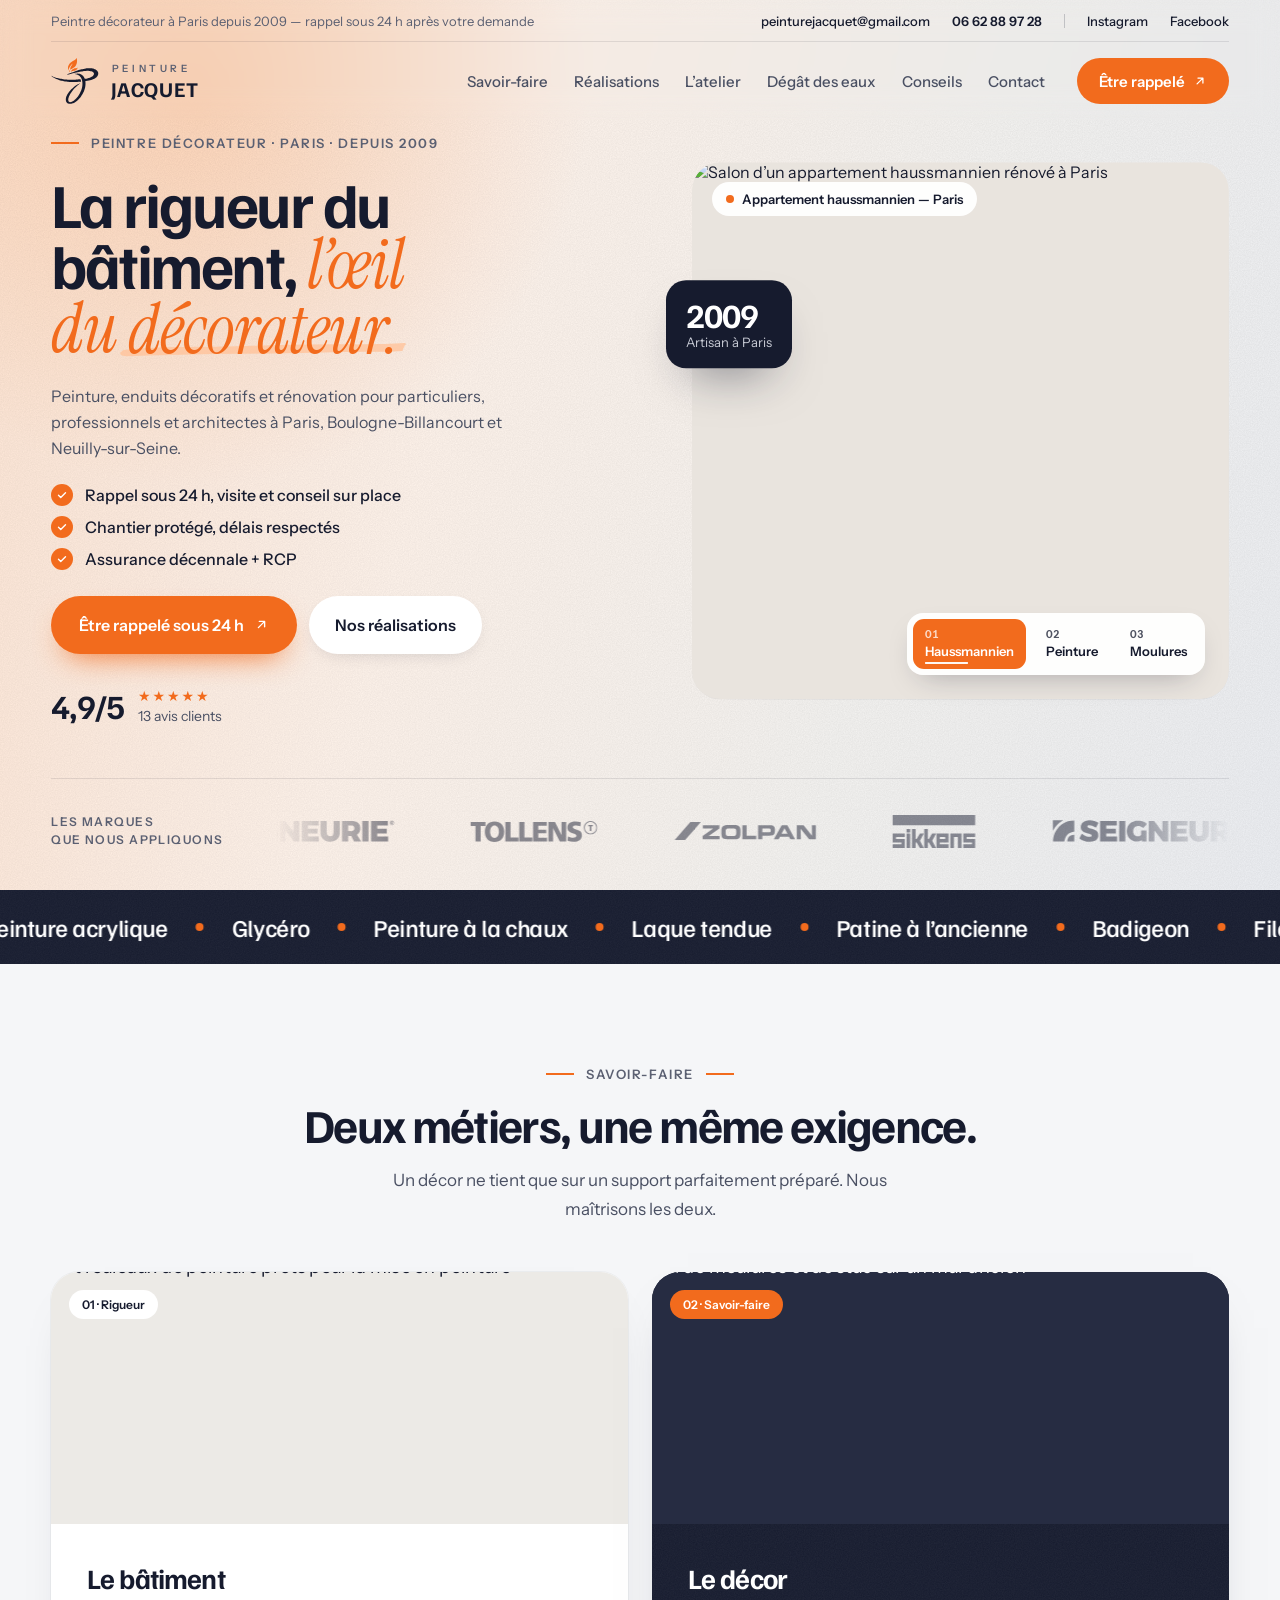
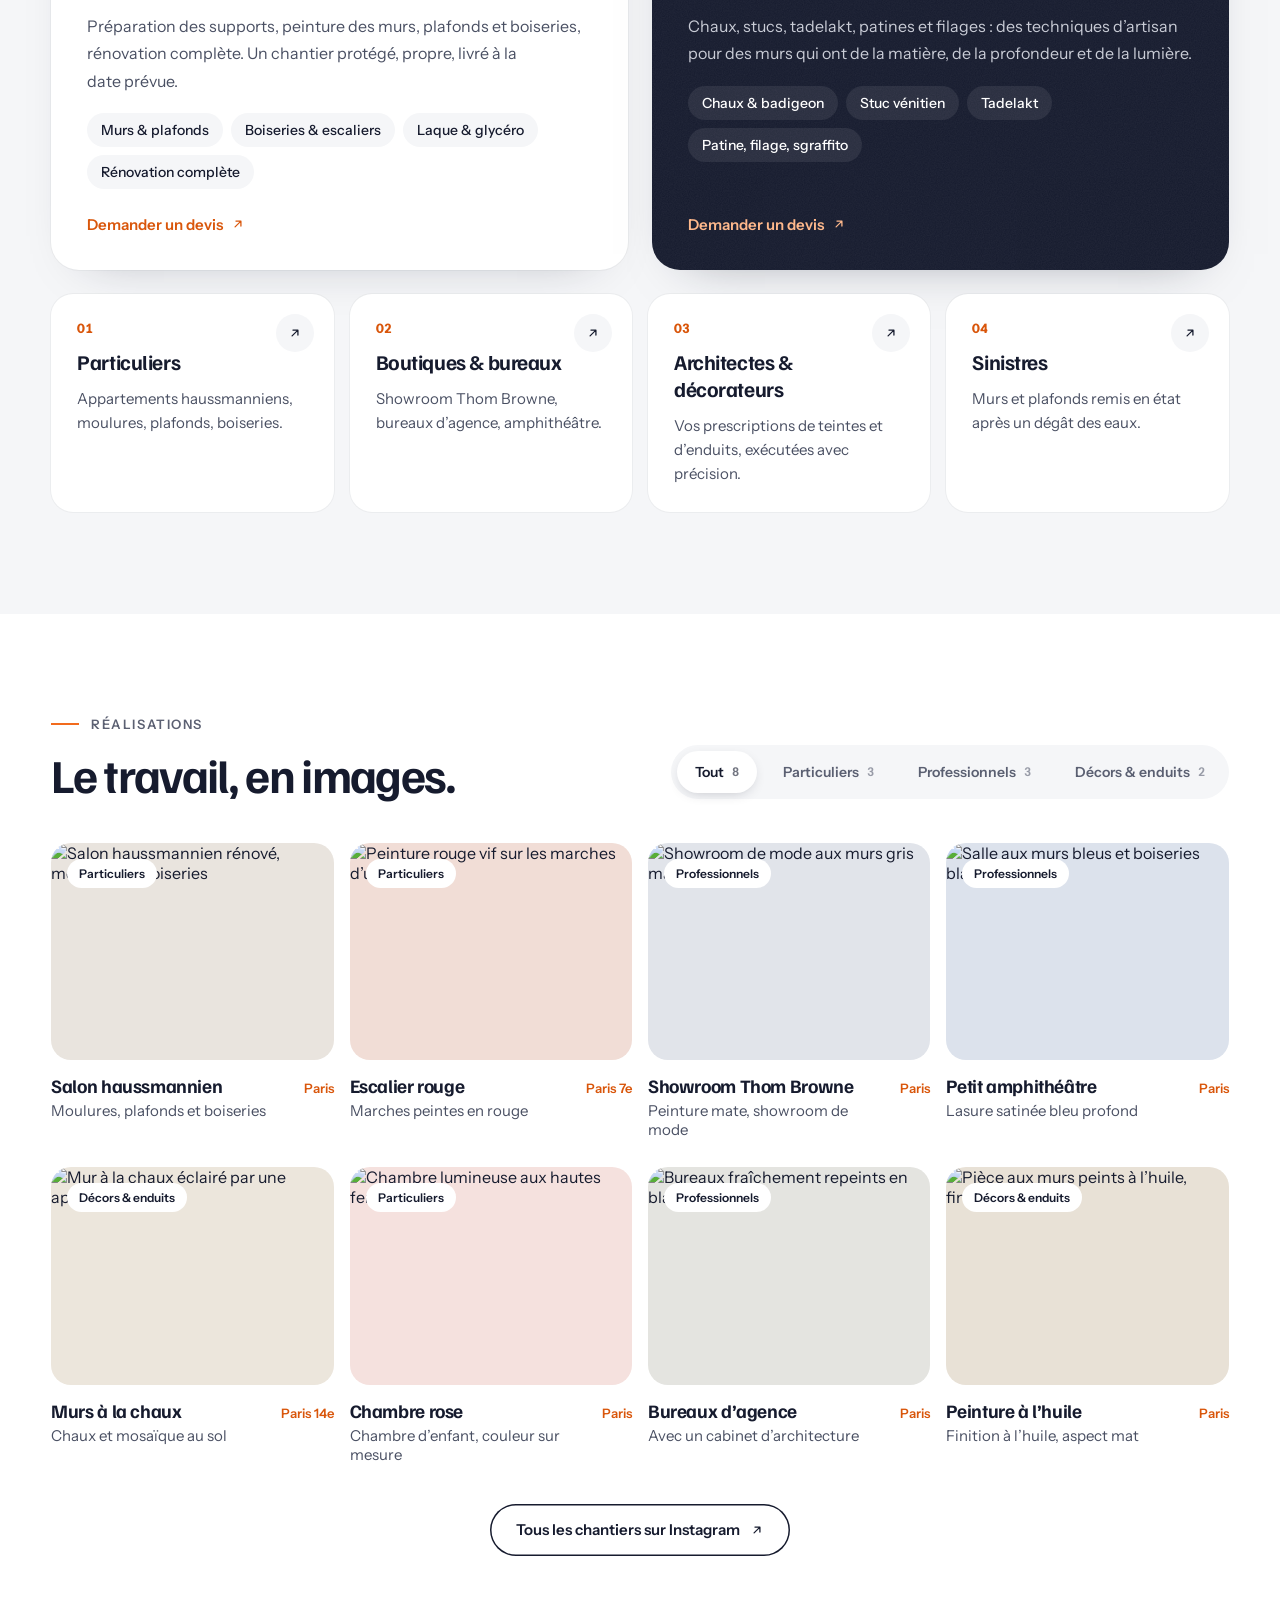
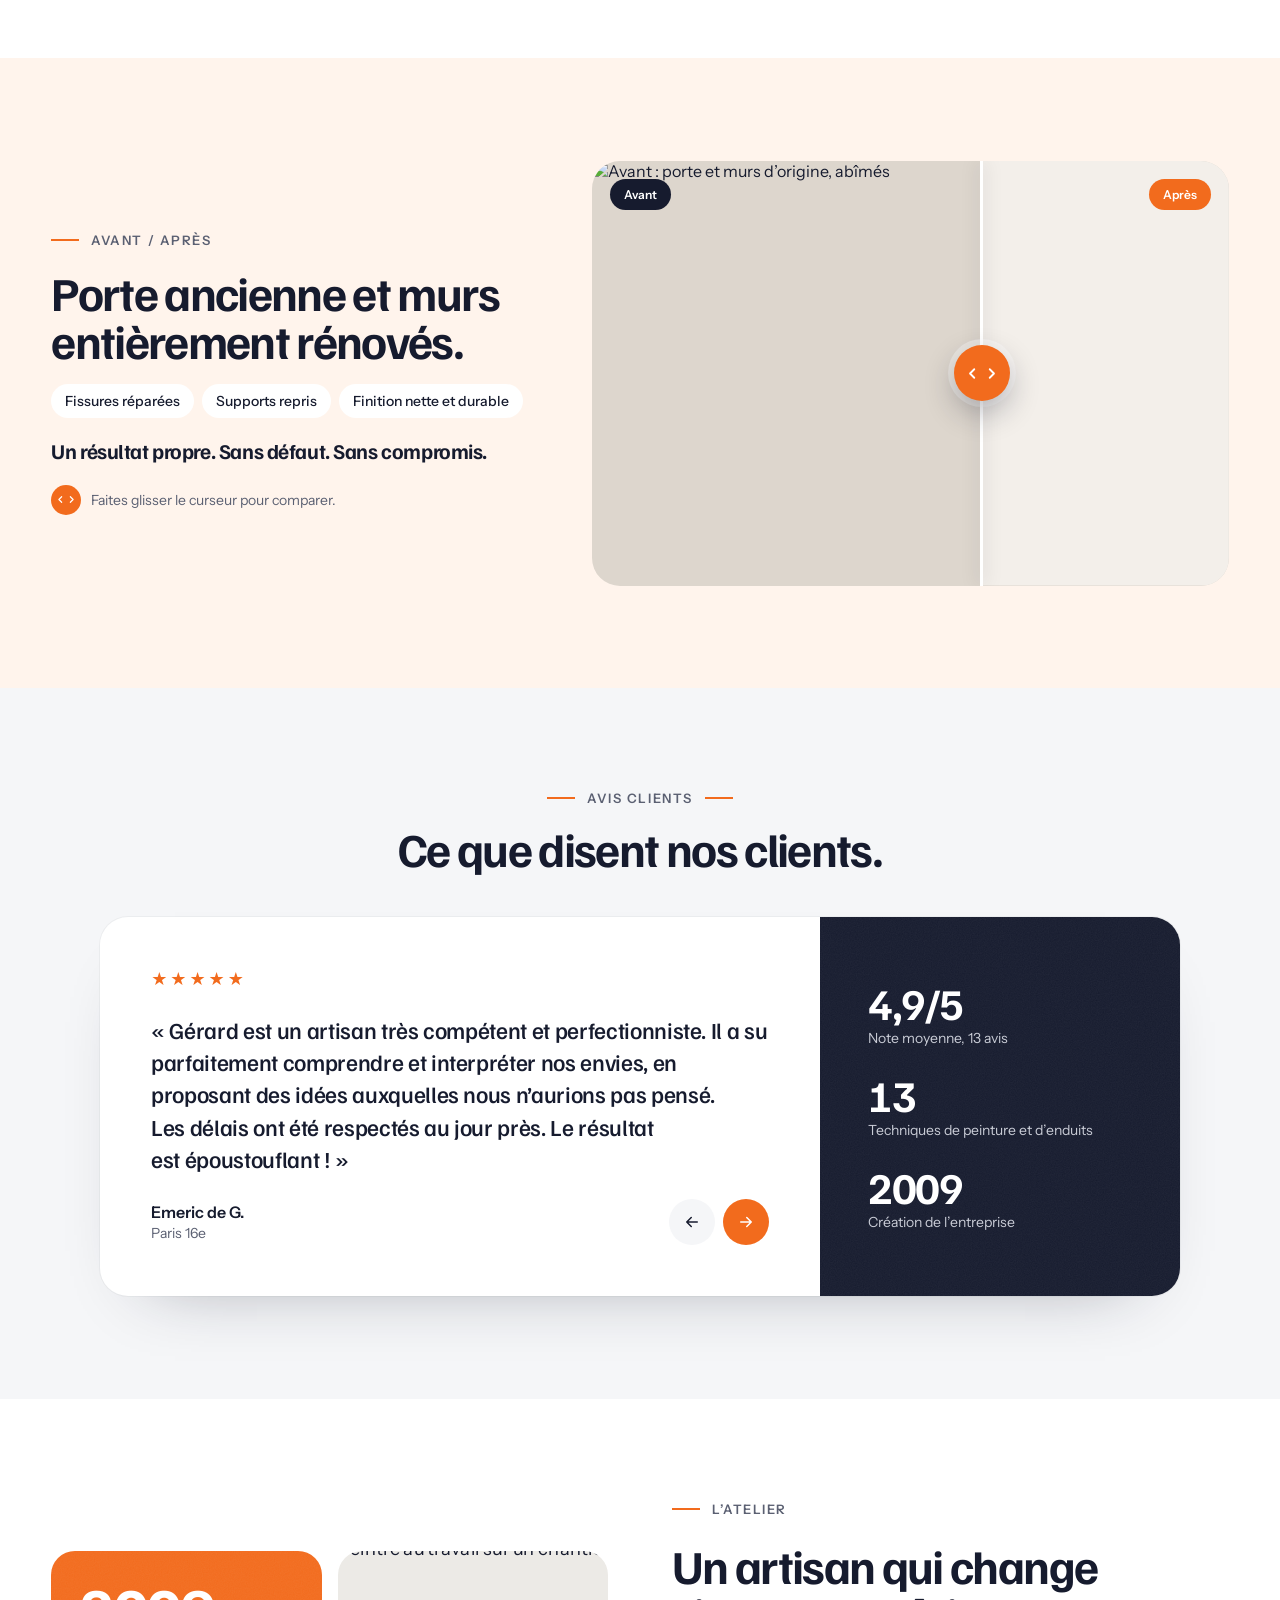
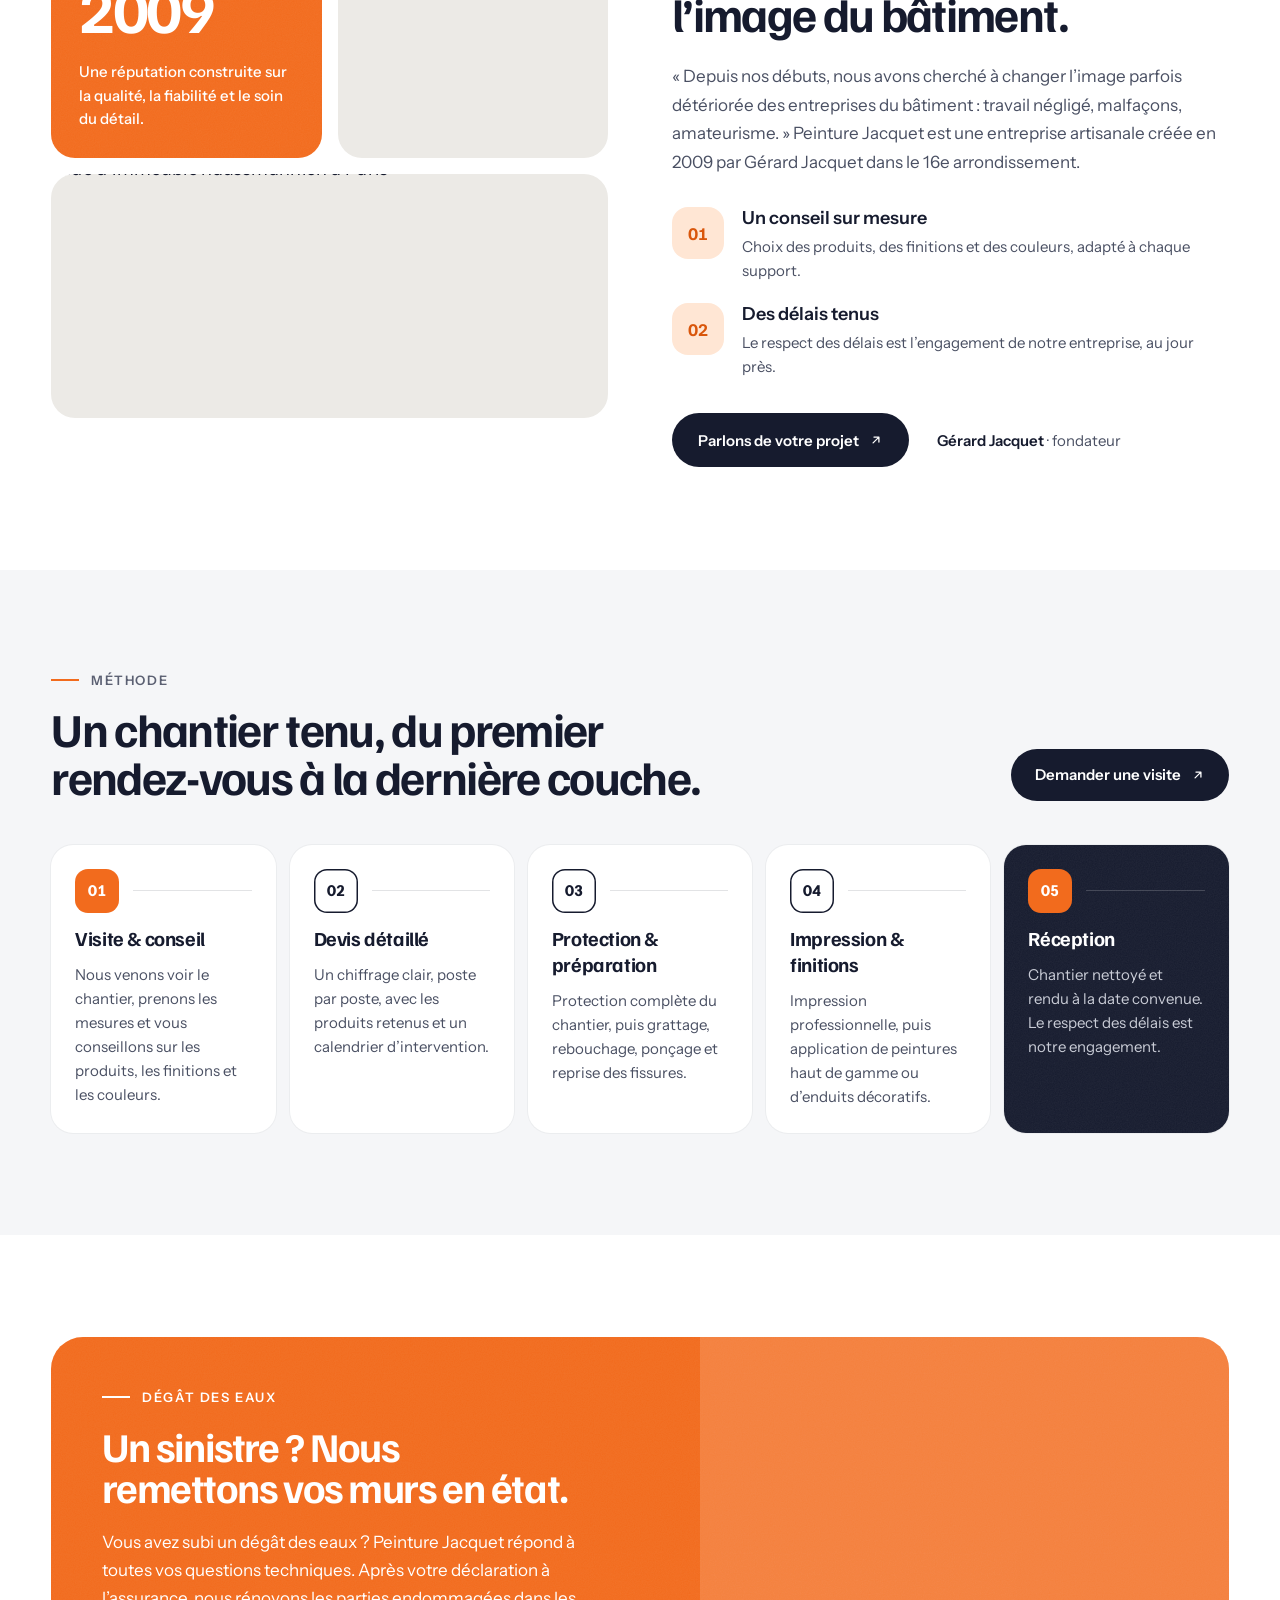
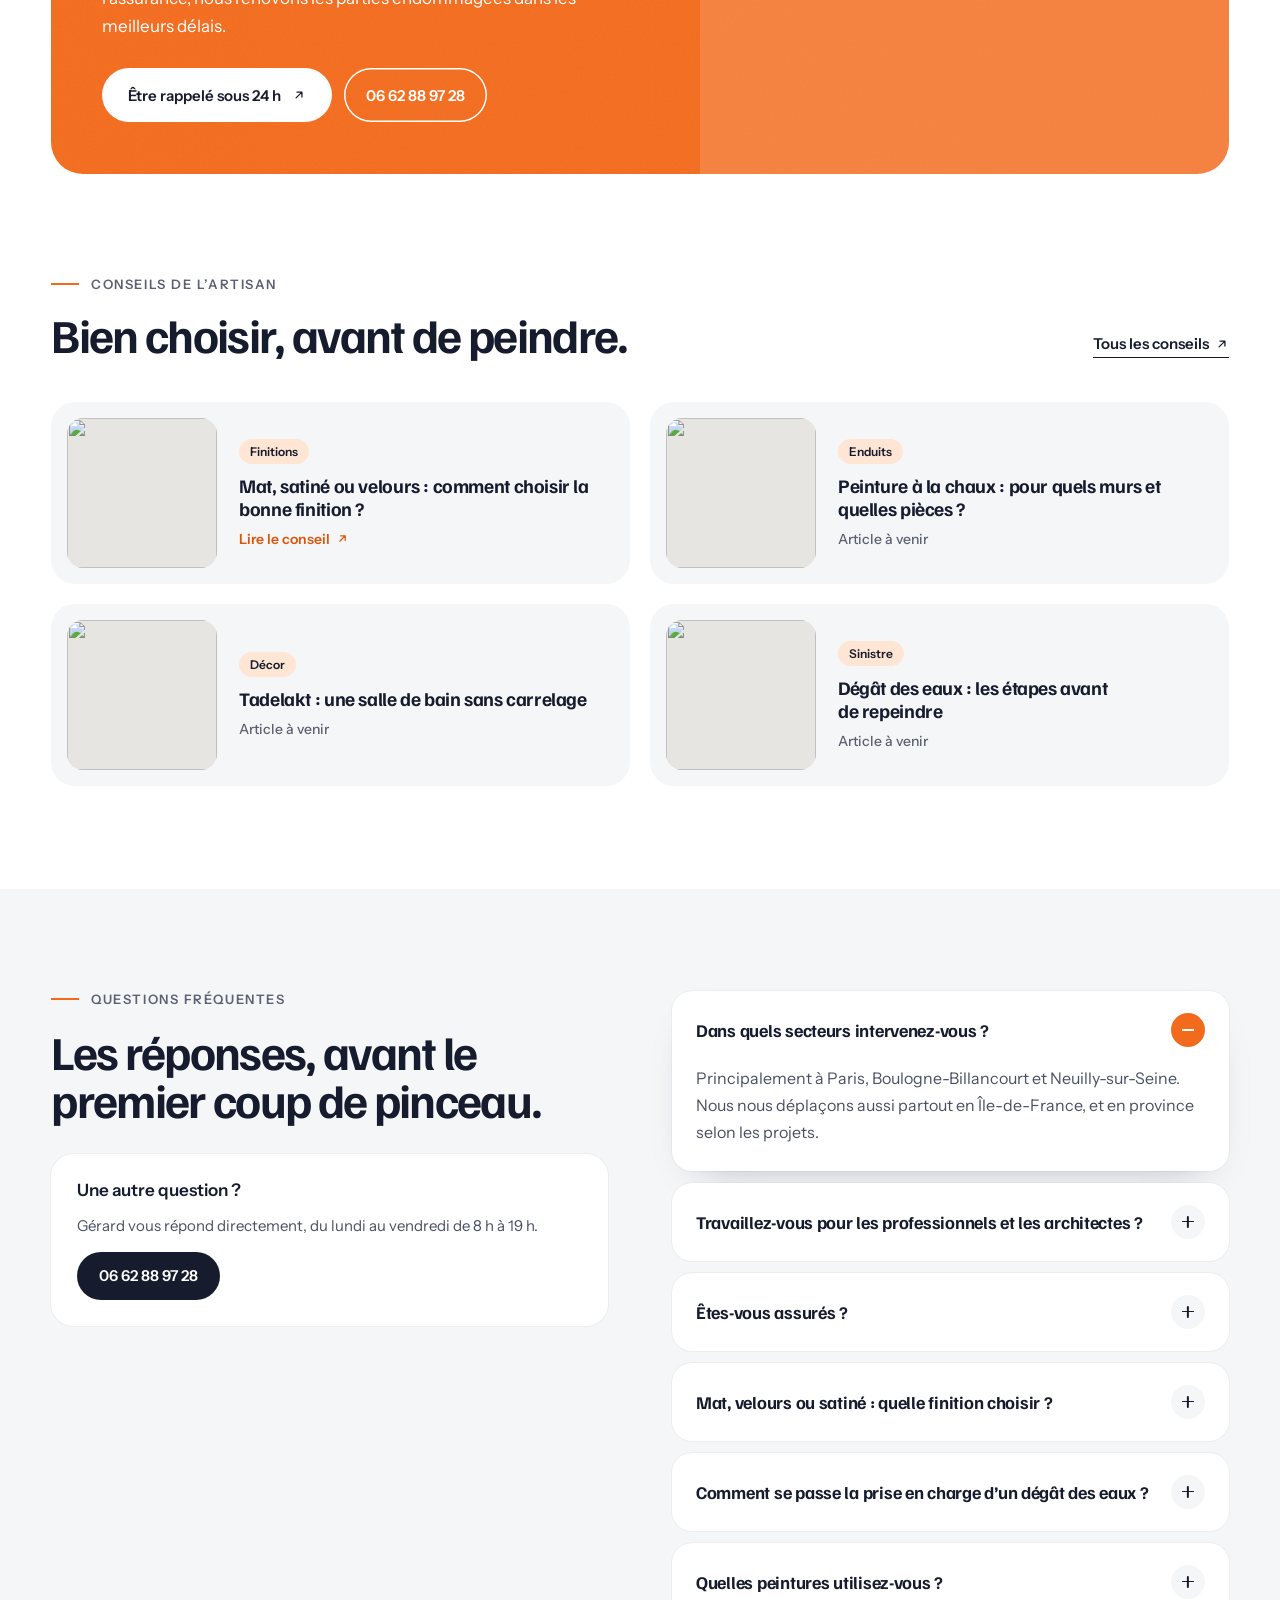
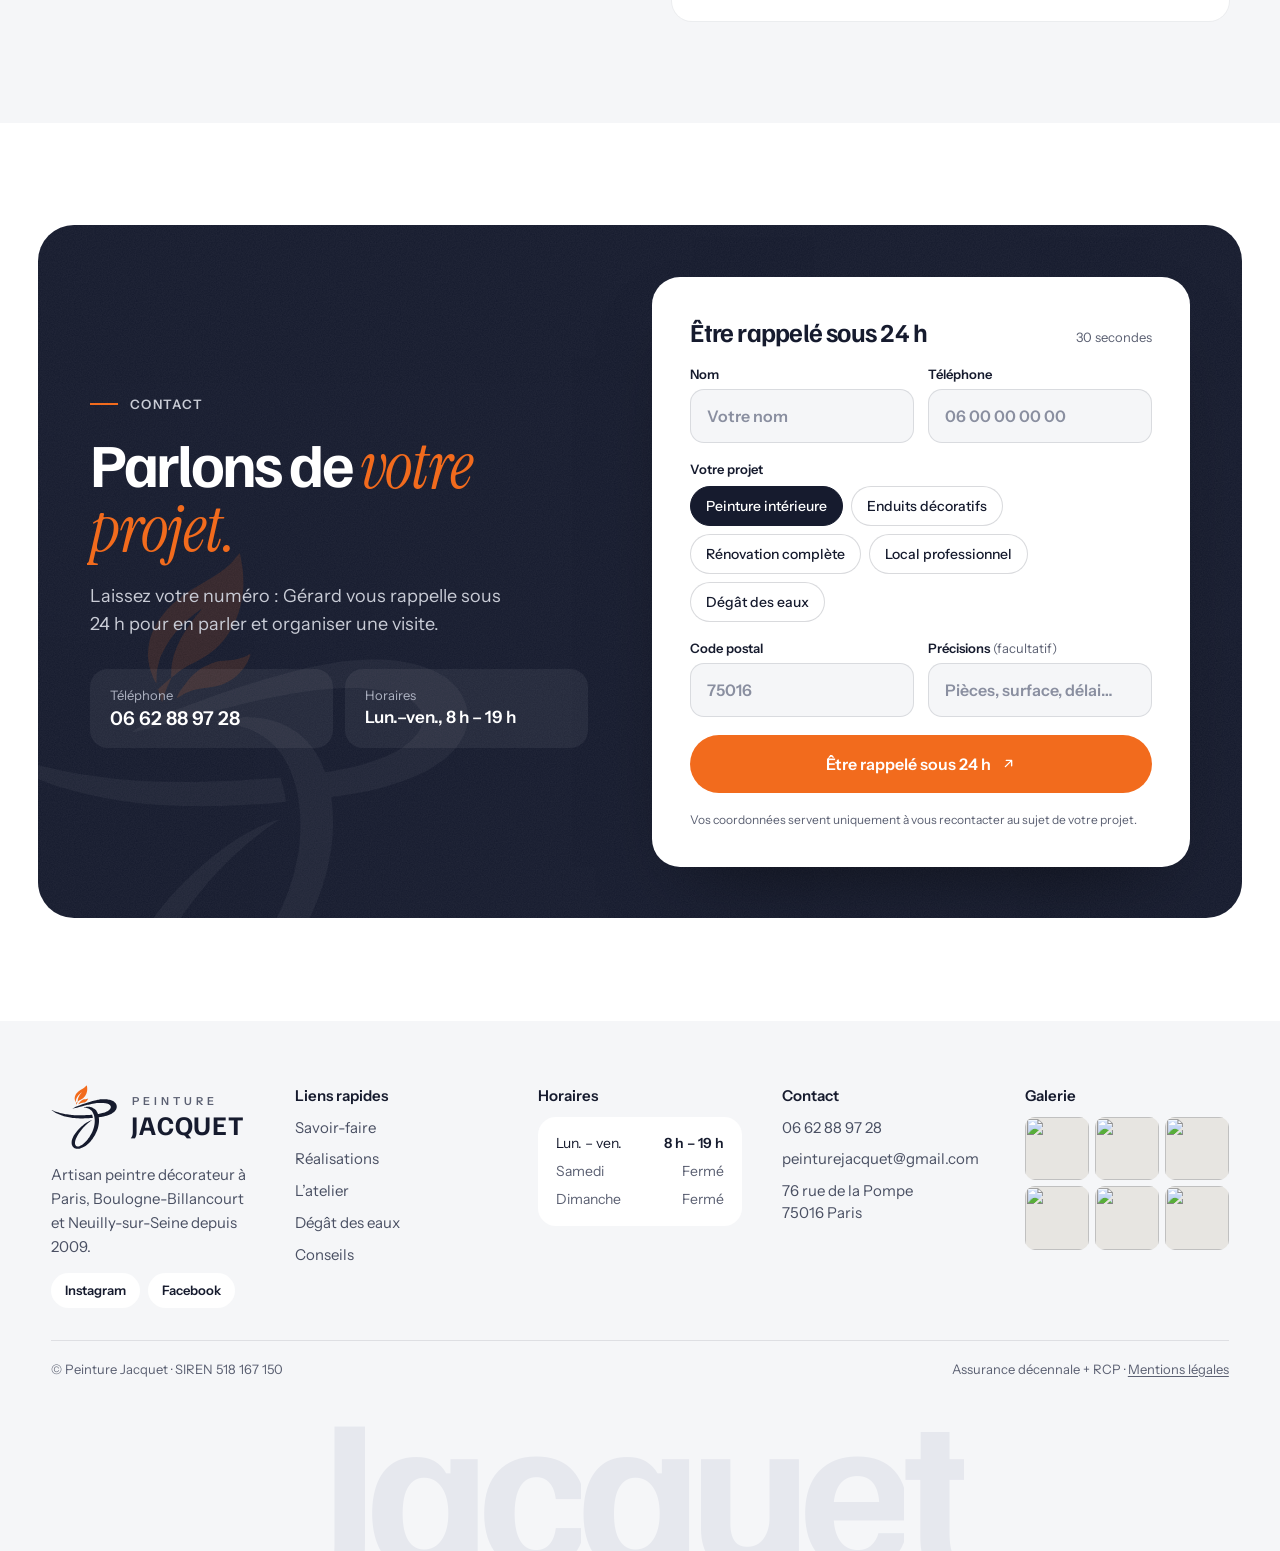
==== commit 50d4efcb: "Intégration du vrai logo Peinture Jacquet Monogramme « PJ » d'origine vectorisé et modernisé : feuil" ====
--- a/index.html
+++ b/index.html
@@ -14,7 +14,7 @@
 <meta property="og:title" content="Peinture Jacquet · Peintre décorateur à Paris">
 <meta property="og:description" content="La rigueur du bâtiment, l’œil du décorateur. Peinture, enduits décoratifs et rénovation à Paris depuis 2009, rappel sous 24 h.">
 <meta property="og:image" content="https://images.pexels.com/photos/7598132/pexels-photo-7598132.jpeg?auto=compress&amp;cs=tinysrgb&amp;fit=crop&amp;w=1200&amp;h=630">
-<link rel="icon" href="data:image/svg+xml,%3Csvg xmlns='http://www.w3.org/2000/svg' viewBox='0 0 32 32'%3E%3CclipPath id='c'%3E%3Crect x='8' y='1' width='16' height='30' rx='4'/%3E%3C/clipPath%3E%3Cg clip-path='url(%23c)'%3E%3Crect x='8' y='1' width='16' height='10' fill='%23FFC49B'/%3E%3Crect x='8' y='11' width='16' height='10' fill='%23F26B1D'/%3E%3Crect x='8' y='21' width='16' height='10' fill='%23161B2E'/%3E%3C/g%3E%3C/svg%3E">
+<link rel="icon" href="favicon.svg" type="image/svg+xml">
 <link rel="preconnect" href="https://fonts.googleapis.com">
 <link rel="preconnect" href="https://fonts.gstatic.com" crossorigin>
 <link rel="preconnect" href="https://images.pexels.com">
@@ -44,7 +44,7 @@
 
 <!-- Logos officiels des marques (monochromes, couleur pilotée en CSS) -->
 <svg class="sprite" width="0" height="0" aria-hidden="true" focusable="false">
-<defs><symbol id="logo-seigneurie" viewBox="0 0 2030 212"><g transform="translate(-192 -187)"><path transform="translate(1118,196)" d="M0 0 C16.8 0 33.7 0 51 0 C58.7 9.9 66.3 19.7 73.8 29.8 C77.4 34.6 81.1 39.4 84.8 44.2 C85.4 45.1 86.1 45.9 86.8 46.9 C88.9 49.6 90.9 52.3 93 55 C108.6 75.4 108.6 75.4 113.7 82.2 C119.4 89.9 125.2 97.4 131 105 C131.3 70.4 131.7 35.7 132 0 C150.2 0 168.3 0 187 0 C187 65 187 130 187 197 C170.2 197 153.3 197 136 197 C120.2 176.7 120.2 176.7 114.5 169 C109.1 161.8 103.6 154.6 98.1 147.5 C93.7 142 89.5 136.3 85.2 130.7 C82.3 126.7 79.3 122.7 76.2 118.8 C69.1 109.6 62.1 100.3 55 91 C54.7 126 54.3 161 54 197 C36.2 197 18.4 197 0 197 C0 132 0 67 0 0 Z"/><path transform="translate(1718,196)" d="M0 0 C17.7 -0.1 35.3 -0.1 53.5 -0.2 C59 -0.2 64.6 -0.2 70.3 -0.3 C77.1 -0.3 77.1 -0.3 80.4 -0.3 C82.6 -0.3 84.8 -0.3 87 -0.3 C113 -0.5 138.3 2.3 157.8 21.3 C172.1 36.3 175.5 54.7 175.2 74.8 C174.6 95.3 167 111.6 152.4 125.9 C149.7 128.3 147.1 130.2 144 132 C145.3 135.5 146.8 138.5 148.7 141.7 C149.3 142.6 149.8 143.5 150.4 144.4 C151 145.4 151.6 146.3 152.2 147.3 C152.8 148.3 153.4 149.3 154.1 150.4 C159.8 159.8 165.7 169.1 171.5 178.5 C172.1 179.4 172.7 180.3 173.2 181.2 C174.5 183.2 175.7 185.1 177 187.1 C177.6 188.1 178.3 189.1 178.9 190.1 C179.5 191 180.1 191.9 180.7 192.8 C182 195 182 195 182 197 C159.9 197 137.8 197 115 197 C109.1 185.7 103.2 174.5 97.5 163.1 C96.9 161.9 96.3 160.7 95.7 159.5 C94.8 157.7 94.8 157.7 93.9 155.9 C93.4 154.9 92.9 153.9 92.4 152.8 C91.1 150.3 90.1 147.6 89 145 C79.1 144.7 69.2 144.3 59 144 C59 161.5 59 179 59 197 C39.5 197 20.1 197 0 197 C0 132 0 67 0 0 Z M59 45 C59 62.5 59 80 59 98 C68.4 98.1 68.4 98.1 77.9 98.2 C80.9 98.2 80.9 98.2 83.9 98.3 C85.4 98.3 87 98.3 88.6 98.3 C89.8 98.3 89.8 98.3 91 98.3 C99.1 98.3 106.5 96.5 112.5 90.8 C117.7 84.6 119.3 76.9 119 69 C118 61.5 116.2 54.8 110 50 C102.6 45.8 95.8 44.8 87.4 44.9 C86.7 44.9 86 44.9 85.2 44.9 C82.5 44.9 79.9 44.9 77.2 44.9 C68.2 45 68.2 45 59 45 Z"/><path transform="translate(400,191)" d="M0 0 C0 36.3 0 72.6 0 110 C-9.4 111 -9.4 111 -19 112 C-36.2 116.1 -50.9 122.9 -64 135 C-64.8 135.7 -65.5 136.3 -66.3 137 C-85.4 154.8 -91.9 178.8 -95 204 C-131 204 -166.9 204 -204 204 C-204 180.7 -204 180.7 -202.9 173.7 C-202.7 172.4 -202.7 172.4 -202.5 171.1 C-196.1 132.6 -179 97 -153 68 C-152.5 67.4 -152 66.9 -151.5 66.3 C-149.9 64.6 -148.4 62.8 -146.8 61.1 C-146.3 60.6 -145.9 60.1 -145.4 59.6 C-133.4 46.5 -118.3 35.7 -102.8 27 C-101 26 -99.2 25 -97.5 24 C-67.9 7.1 -33.8 0 0 0 Z"/><path transform="translate(649,196)" d="M0 0 C53.1 0 106.3 0 161 0 C161 14.8 161 29.7 161 45 C127.3 45 93.7 45 59 45 C59 54.9 59 64.8 59 75 C89.7 75 120.4 75 152 75 C152 90.2 152 105.4 152 121 C121.3 121 90.6 121 59 121 C59 130.9 59 140.8 59 151 C93.6 151 128.3 151 164 151 C164 166.2 164 181.4 164 197 C109.9 197 55.8 197 0 197 C0 132 0 67 0 0 Z"/><path transform="translate(1998,196)" d="M0 0 C53.1 0 106.3 0 161 0 C161 14.8 161 29.7 161 45 C127.3 45 93.7 45 59 45 C59 54.9 59 64.8 59 75 C89.4 75 119.7 75 151 75 C151 90.2 151 105.4 151 121 C120.6 121 90.3 121 59 121 C59 130.9 59 140.8 59 151 C93.6 151 128.3 151 164 151 C164 166.2 164 181.4 164 197 C109.9 197 55.8 197 0 197 C0 132 0 67 0 0 Z"/><path transform="translate(1330,196)" d="M0 0 C53.1 0 106.3 0 161 0 C161 14.8 161 29.7 161 45 C127.3 45 93.7 45 59 45 C59 54.9 59 64.8 59 75 C89.4 75 119.7 75 151 75 C151 90.2 151 105.4 151 121 C120.6 121 90.3 121 59 121 C59 130.9 59 140.8 59 151 C93.6 151 128.3 151 164 151 C164 166.2 164 181.4 164 197 C109.9 197 55.8 197 0 197 C0 132 0 67 0 0 Z"/><path transform="translate(632,213)" d="M0 0 C-0.6 3.6 -1.5 6.4 -3.2 9.6 C-3.6 10.5 -4.1 11.4 -4.5 12.3 C-5 13.2 -5.5 14.2 -6 15.1 C-9 20.9 -11.9 26.7 -14.6 32.6 C-15 33.5 -15.4 34.4 -15.8 35.3 C-16.6 36.9 -17.4 38.6 -18.1 40.3 C-19 42.2 -20 44.1 -21 46 C-24 47 -24 47 -25.9 46.3 C-26.6 45.9 -27.3 45.6 -28 45.2 C-28.9 44.8 -29.7 44.4 -30.5 43.9 C-31.4 43.5 -32.3 43 -33.2 42.6 C-51.2 33.6 -79.1 20.6 -99.6 27.2 C-102.9 28.7 -102.9 28.7 -104.6 30.7 C-105.2 34.3 -105.1 37.5 -104 41 C-95.4 51.4 -76.9 54.2 -64.4 57.5 C-43.8 63 -19.2 71 -7.8 90.5 C0.2 105.5 1.7 123.2 -2.6 139.8 C-7.9 155.1 -19.1 166.9 -33.3 174.3 C-49.3 182 -66.5 184.6 -84.1 184.4 C-84.8 184.4 -85.5 184.4 -86.2 184.4 C-99.1 184.4 -111.4 183 -124 180 C-125.1 179.7 -125.1 179.7 -126.3 179.4 C-146.2 174.6 -165.6 165.2 -182 153 C-180.6 148.6 -178.9 144.6 -177 140.5 C-176.7 139.8 -176.4 139.2 -176.1 138.6 C-175.4 137.3 -174.8 136 -174.2 134.8 C-173.3 132.8 -172.3 130.9 -171.4 129 C-167.8 121.5 -164 114.2 -160 107 C-155.6 108.7 -152.1 110.9 -148.2 113.6 C-128.8 126.9 -101.5 138.5 -77.4 135.7 C-72.7 134.7 -69.5 133.5 -66 130 C-64.3 126.5 -64.4 122.8 -65 119 C-70.5 110.9 -82.3 108 -91.3 105.6 C-92.9 105.1 -92.9 105.1 -94.5 104.7 C-99.5 103.2 -104.6 101.8 -109.7 100.5 C-124.5 96.4 -139 92 -151 82 C-151.8 81.4 -152.6 80.7 -153.4 80.1 C-163.5 70.9 -168.4 58.7 -169.2 45.3 C-169.8 28.8 -165.7 14.6 -154.9 1.8 C-117.2 -37.6 -41.5 -27.6 0 0 Z"/><path transform="translate(1510,196)" d="M0 0 C19.8 0 39.6 0 60 0 C60 8.7 60.1 17.4 60.1 26.3 C60.1 32.5 60.1 38.7 60.2 44.9 C60.2 53 60.3 61 60.3 69 C60.3 75.4 60.3 81.8 60.4 88.1 C60.4 91.5 60.4 94.9 60.4 98.2 C60.4 102 60.4 105.8 60.5 109.6 C60.4 110.7 60.4 111.8 60.4 112.9 C60.6 124.2 63.7 132.7 71.6 140.9 C79.9 148.2 89.5 148.7 100 148.2 C106.4 147.6 112.7 144.6 117 140 C124.7 128.7 126.1 118.8 126.2 105.5 C126.2 104.3 126.2 103.2 126.2 102 C126.3 98.2 126.3 94.5 126.3 90.7 C126.3 88.1 126.4 85.5 126.4 82.9 C126.4 76.7 126.5 70.6 126.5 64.4 C126.6 56.7 126.6 49 126.7 41.2 C126.8 27.5 126.9 13.7 127 0 C146.5 0 165.9 0 186 0 C186.1 29.8 186.1 29.8 186.2 44.6 C186.2 52.6 186.2 60.5 186.2 68.5 C186.3 74.8 186.3 81.2 186.3 87.5 C186.3 90.8 186.3 94.2 186.3 97.5 C186.4 116.8 186.3 135.1 178 153 C177.4 154.4 177.4 154.4 176.7 155.8 C167.4 174.2 151 187.3 131.6 193.8 C102.4 202.6 70.3 201.8 42.7 188.4 C23.7 177.8 9.7 161.7 3.7 140.8 C0.5 128.9 -0.2 117.2 -0.1 104.9 C-0.1 103.8 -0.1 102.6 -0.1 101.4 C-0.1 97.7 -0.1 94 -0.1 90.2 C-0.1 87.6 -0.1 85 -0.1 82.4 C-0.1 76.3 -0.1 70.2 -0.1 64 C-0.1 56.4 -0.1 48.7 0 41 C0 27.3 0 13.7 0 0 Z"/><path transform="translate(1014.2,193.7)" d="M0 0 C1.2 0 2.4 0 3.6 0 C13.2 0.1 22.4 1.1 31.8 3.3 C32.8 3.5 32.8 3.5 33.8 3.8 C50.9 7.7 71.4 15.5 83.8 28.3 C84.8 30.3 84.8 30.3 84.8 32.3 C83.3 34.4 83.3 34.4 81.1 36.7 C77.3 40.7 73.8 44.7 70.5 49.1 C64.9 56.4 58.9 63.4 52.8 70.3 C49.4 69.7 47.6 68.5 45.1 66.2 C31.8 55.6 13.9 48.9 -3.2 50.3 C-15.9 52.2 -28.1 57.3 -36 67.8 C-45.4 81.7 -47.8 96.2 -45.8 112.7 C-43.3 123.9 -37.6 135.5 -28.2 142.3 C-16.1 149.6 -4 152.6 10.1 149.6 C17.2 147.2 24.9 143.2 29.8 137.3 C30.3 135.3 30.3 135.3 30.2 133.1 C30.3 132.3 30.3 131.4 30.3 130.5 C30.3 129.6 30.3 128.8 30.3 127.8 C30.3 126.6 30.3 126.6 30.4 125.3 C30.4 122.3 30.5 119.2 30.5 116.1 C30.7 105.8 30.7 105.8 30.8 95.3 C47.6 95.3 64.5 95.3 81.8 95.3 C81.8 129.6 81.8 164 81.8 199.3 C67.6 199.3 53.4 199.3 38.8 199.3 C38.8 195.4 38.8 191.4 38.8 187.3 C37.9 187.8 37 188.4 36.1 188.9 C12.8 202 -12 204.7 -37.9 198 C-61.5 191.3 -81.9 175.9 -94.3 154.9 C-108.6 128.8 -112.2 99 -104.1 70.3 C-96.6 45.5 -79 25.6 -56.4 13.3 C-49.4 9.6 -42.2 6.8 -34.6 4.5 C-33.9 4.3 -33.3 4.1 -32.6 3.9 C-21.9 0.9 -11.1 -0.1 0 0 Z"/><path transform="translate(1913,196)" d="M0 0 C19.8 0 39.6 0 60 0 C60 65 60 130 60 197 C40.2 197 20.4 197 0 197 C0 132 0 67 0 0 Z"/><path transform="translate(833,196)" d="M0 0 C19.5 0 38.9 0 59 0 C59 65 59 130 59 197 C39.5 197 20.1 197 0 197 C0 132 0 67 0 0 Z"/><path transform="translate(194,190)" d="M0 0 C32.3 0 64.7 0 98 0 C95 3 91.9 5 88.2 7.1 C52.3 28.2 23.5 58.7 3.4 94.9 C2.9 95.6 2.5 96.3 2 97 C1.3 97 0.7 97 0 97 C0 65 0 33 0 0 Z"/><path transform="translate(400,328)" d="M0 0 C0 22.1 0 44.2 0 67 C-22.1 67 -44.2 67 -67 67 C-67 48 -61.3 32.8 -48 19 C-34.9 6.5 -18 0 0 0 Z"/><path transform="translate(2210,197.6)" d="M0 0 C5.4 4.3 9.4 8.9 10.3 16 C10.4 23.1 9.6 28.6 4.6 33.9 C-1.2 39 -6.6 39.9 -14 39.8 C-19.9 39 -23.9 35.8 -27.9 31.5 C-31.7 25.8 -32.5 20.6 -31.7 13.9 C-30.1 8 -26.7 3 -21.4 -0.2 C-15 -2.9 -6.3 -3.3 0 0 Z M-26 11.4 C-28.1 15.5 -27.7 21 -26.4 25.4 C-23.9 30.3 -20 33.3 -15 35.4 C-11 36.2 -7.7 35.6 -3.9 34.3 C0.6 31.3 4.3 27.6 6 22.4 C6.6 16.4 5.5 12.1 2 7.4 C-1.8 3.9 -5.5 2.1 -10.6 1.9 C-18 2.4 -21.8 5.7 -26 11.4 Z"/><path transform="translate(2197.8,204.8)" d="M0 0 C1.1 0 2.1 -0.1 3.2 -0.1 C6.5 0.3 7.8 0.9 10.2 3.2 C11.1 6.1 11.1 6.1 11.2 9.2 C10.7 10.1 10.2 10.9 9.6 11.8 C9.2 12.6 8.7 13.4 8.2 14.2 C8.9 16.8 8.9 16.8 10.2 19.2 C10.2 20.6 10.2 21.9 10.2 23.2 C8.4 23.1 8.4 23.1 6.2 22.2 C5.2 21 5.2 21 4.2 19.8 C2.4 17 2.4 17 -0.6 16.4 C-1.7 16.3 -1.7 16.3 -2.8 16.2 C-2.8 18.2 -2.8 20.2 -2.8 22.2 C-4.1 22.2 -5.5 22.2 -6.8 22.2 C-6.8 18.8 -6.9 15.3 -6.9 11.8 C-6.9 10.8 -6.9 9.8 -6.9 8.8 C-6.9 7.9 -6.9 6.9 -6.9 5.9 C-6.9 5.1 -6.9 4.2 -6.9 3.3 C-6.7 -1 -3.6 0.1 0 0 Z M-2.8 3.2 C-2.8 6.2 -2.8 9.2 -2.8 12.2 C0.6 12.4 0.6 12.4 4.2 12.2 C6.4 10.4 6.4 10.4 6.5 7.8 C6.4 6.9 6.3 6.1 6.2 5.2 C2.8 3 1.2 3.1 -2.8 3.2 Z"/></g></symbol><symbol id="logo-tollens" viewBox="0 0 193 32"><path d="M186.142 6.19336V8.0369H183.873V15.3544H181.437V8.0369H179.168V6.19336H186.145H186.142Z"/><path d="M182.647 20.3667C177.043 20.3667 172.485 15.7989 172.485 10.1834C172.485 4.56779 177.043 0 182.647 0C188.25 0 192.808 4.56779 192.808 10.1834C192.808 15.7989 188.25 20.3667 182.647 20.3667ZM182.647 1.41027C177.82 1.41027 173.893 5.34655 173.893 10.1834C173.893 15.0202 177.82 18.9565 182.647 18.9565C187.473 18.9565 191.401 15.0202 191.401 10.1834C191.401 5.34655 187.473 1.41027 182.647 1.41027Z"/><path d="M22.544 1.50098V7.44788H15.2111V31.1194H7.33004V7.44788H0V1.50098H22.544Z"/><path d="M36.3334 0.807129C27.1553 0.807129 21.6055 6.57846 21.6055 16.3342C21.6055 26.09 27.1185 31.8103 36.3334 31.8103C45.5482 31.8103 51.0302 26.107 51.0302 16.3342C51.0302 6.56147 45.5228 0.807129 36.3334 0.807129ZM36.3334 6.89279C40.2047 6.89279 42.9768 10.4156 42.9768 16.2946C42.9768 22.1735 40.2442 25.7388 36.3334 25.7388C32.4225 25.7388 29.6617 22.2188 29.6617 16.2946C29.6617 10.3703 32.4762 6.89279 36.3334 6.89279Z"/><path d="M60.7257 1.50098V25.2801H72.8228V31.1194H52.8418V1.50098H60.7257Z"/><path d="M81.8849 1.50098V25.2801H93.9848V31.1194H74.001V1.50098H81.8849Z"/><path d="M115.896 1.49268V7.17622H103.028V13.1429H115.17V18.7812H103.028V25.4049H116.315V31.1196H95.1553V1.49268H115.896Z"/><path d="M128.479 1.50098L137.929 20.6443C138.598 21.9866 138.434 22.0065 138.434 20.8567V1.50098H145.564V31.1222H135.756L125.783 11.336C125.439 10.5459 125.586 10.696 125.586 11.6475V31.1222H118.459V1.50098H128.482H128.479Z"/><path d="M167.195 7.97749C164.813 6.95236 162.603 6.67201 160.518 6.67201C157.234 6.67201 155.454 7.55271 155.454 9.29147C155.454 10.529 156.59 11.5768 158.418 12.1686C161.781 13.2759 164.477 13.7941 166.39 15.2384C168.473 16.8582 169.456 18.9934 169.456 21.763C169.456 28.2026 164.901 31.8019 156.607 31.8019C153.745 31.8019 150.673 31.1251 147.596 30.2727L148.282 23.6547C151.187 24.9743 153.88 25.5605 156.096 25.5605C159.246 25.5605 161.157 24.5694 161.157 22.6154C161.157 20.398 158.89 19.9336 155.239 18.7017C149.548 16.7789 147.384 14.4455 147.384 10.0589C147.384 4.1828 151.702 0.810059 159.71 0.810059C162.558 0.810059 165.24 1.14988 167.783 1.87767L167.195 7.98032V7.97749Z"/></symbol><symbol id="logo-zolpan" viewBox="0 0 252 32"><path d="M0 32H18.5814L46.4683 0H27.8869L0 32Z"/><path d="M49.668 24.8709L68.4234 11.3398H50.1528V5.71226H79.4742V11.4145L60.4976 24.9456H79.7725V30.5732H49.668V24.8709Z"/><path d="M110.531 5.82429C114.365 6.53397 116.224 8.5086 116.746 12.4952C116.895 13.5012 116.97 15.5132 116.97 18.5337C116.97 24.5347 116.339 26.9576 114.215 28.7081C112.726 29.9756 110.643 30.5707 107.033 30.7201C105.693 30.7948 102.381 30.8322 99.9624 30.8322C94.0454 30.8322 91.0322 30.7201 89.543 30.4213C86.7884 29.9357 85.1898 28.8924 84.26 27.0672C83.2929 25.2419 83.0692 23.4142 83.0692 17.9734C83.0692 13.8 83.1437 12.7542 83.5912 11.0784C84.2973 8.43141 85.7492 7.01704 88.5411 6.19532C90.6245 5.5977 92.8943 5.45078 99.4428 5.45078C106.588 5.45327 108.783 5.52549 110.531 5.82429ZM91.9993 12.4205C90.9949 13.2024 90.6966 14.4325 90.6966 18.0107C90.6966 21.6637 90.9949 23.0058 91.9248 23.7877C92.9292 24.607 94.1573 24.7564 99.8505 24.7564C106.362 24.7564 107.702 24.5323 108.557 23.3395C109.263 22.4456 109.449 21.1781 109.449 17.8613C109.449 11.5988 109.338 11.5266 100.035 11.5266C94.4929 11.5266 92.9689 11.7133 91.9993 12.4205Z"/><path d="M120.339 5.71226H127.894V24.4227H144.974V30.5732H120.339V5.71226Z"/><path d="M148.31 5.71226H167.287C172.088 5.71226 173.316 5.86166 174.877 6.64355C177.371 7.87365 178.3 10.1471 178.3 14.8434C178.3 19.577 177.445 22.0372 175.397 23.3047C173.945 24.1986 172.272 24.4601 167.956 24.4601H155.826V30.5732H148.31V5.71226ZM166.805 18.4216C169.892 18.4216 170.785 17.7518 170.785 15.4036C170.785 12.423 170.042 11.7507 166.805 11.7507H155.826V18.4216H166.805Z"/><path d="M190.244 5.71226H200.365L213.947 30.5707H205.685L203.229 26.1359H187.228L184.846 30.5707H176.289L190.244 5.71226ZM200.589 20.9565L195.231 11.0435L189.948 20.9565H200.589Z"/><path d="M217.087 5.71226H229.107L244.138 24.6095L243.954 5.71226H251.097V30.5732H238.967L223.834 11.8628L224.344 30.5732H217.087V5.71226Z"/></symbol><symbol id="logo-sikkens" viewBox="0 0 118.3 47.2"><path d="M19.8603 26.4425H19.8572V47.1408H25.0265V26.4425H25.0295H19.8603Z"/><path d="M82.4702 26.4425V47.1408H87.6409V31.5967H93.2426V47.1408H98.4104V26.4425H82.4702Z"/><path d="M25.0232 19.9401H19.8539V25.123H25.0232V19.9401Z"/><path d="M0.0326538 26.4425V39.3906H12.5106L12.5333 41.9791H0.0326538V47.1408H17.2747V34.2078H4.78918V31.6209H17.2747V26.4425H0.0326538Z"/><path d="M27.6128 19.9094V47.1407H32.7972V39.4632L34.2577 39.4722L38.8782 47.1407H44.4662L39.0339 36.8657L44.5524 26.4591H38.9659L34.2577 34.2047L32.7851 34.2077V19.9094H27.6128Z"/><path d="M45.1317 19.9004V47.1408H50.3176V39.4572L51.7766 39.4602L56.3956 47.1408H61.9852L56.5543 36.8597L62.0744 26.4561H56.4863L51.7766 34.1957L50.301 34.1987V19.9004H45.1317Z"/><path d="M67.3875 31.6022H75.1271H75.1468V34.1922H67.3875V31.6022ZM62.6356 26.4239V47.1403H79.8957L79.8806 41.9846L67.4223 41.9816V39.3826H79.8806L79.8715 26.4224L62.6356 26.4239Z"/><path d="M100.998 26.4391V39.3872H113.475L113.496 41.9711H100.998V47.1404H118.234V34.2013H105.75V31.6174H118.234V26.4391H100.998Z"/><path d="M118.287 0H0V14.7095H118.287V0Z"/></symbol></defs>
+<defs><symbol id="pj-mark" viewBox="0 0 813 789"><path fill="currentColor" d="M634.3 175.2C627.6 175.6 620.3 176.3 614.3 177C608.3 177.6 608 177.3 598.3 179C588.6 180.7 568.3 184.5 556.3 187C544.3 189.5 536.6 191.4 526.3 194.1C516 196.7 506.3 199.4 494.3 202.9C482.3 206.4 470.6 209.7 454.3 215C438 220.2 418.3 226.6 396.3 234.5C374.3 242.4 339.3 255.5 322.3 262.2C305.3 269 301.6 271.2 294.3 274.8C287 278.4 282.7 281.2 278.3 284C273.9 286.7 267.9 291.2 267.9 291.2C267.9 291.2 264.1 292.9 269.3 291.8C274.5 290.7 277.8 290.2 299.3 284.6C320.8 279 372.8 265 398.3 258.4C423.8 251.8 439 248.1 452.3 244.9C465.6 241.7 468 241.2 478.3 239C488.6 236.8 502.3 234 514.3 231.8C526.3 229.6 540.3 227.5 550.3 226C560.3 224.6 565.8 224 574.3 223.2C582.8 222.4 592.1 221.6 601.3 221.2C610.5 220.8 620.6 220.7 629.3 220.8C638 221 645.3 221.3 653.3 222.1C661.3 222.9 671 224.3 677.3 225.5C683.6 226.6 687.3 227.8 691.3 228.9C695.3 230 698.3 231.1 701.3 232.2C704.3 233.3 706.6 234.3 709.3 235.6C712 236.9 714.8 238.3 717.3 239.9C719.8 241.5 722.6 243.8 724.3 245.1C726 246.5 726.1 246.7 727.3 248.1C728.5 249.4 730.4 251.7 731.5 253.2C732.6 254.8 733.1 255.9 733.8 257.2C734.5 258.6 735 259.2 735.5 261.2C736.1 263.2 737 266.7 737.2 269.2C737.4 271.7 737.3 273.7 736.9 276.2C736.4 278.7 735.7 281.6 734.7 284.2C733.6 286.9 731.7 290.2 730.6 292.2C729.4 294.2 729.4 294.2 727.8 296.2C726.1 298.2 723.1 301.7 720.6 304.2C718 306.7 715.1 309.2 712.6 311.2C710 313.3 708.2 314.7 705.3 316.6C702.4 318.5 698.6 320.8 695.3 322.7C692 324.6 688.6 326.4 685.3 328C682 329.7 679.3 330.9 675.3 332.6C671.3 334.2 666.3 336.2 661.3 338C656.3 339.7 652 341.3 645.3 343.2C638.6 345.1 629.3 347.6 621.3 349.5C613.3 351.3 604.1 353 597.3 354.3C590.5 355.5 583.4 356.6 580.3 357C577.2 357.3 580.2 359.2 578.8 356.2C577.4 353.3 574.3 344.4 571.8 339.2C569.3 334.1 566.3 329.1 563.9 325.2C561.5 321.3 559.7 318.9 557.3 315.8C554.9 312.7 552 309.3 549.3 306.5C546.6 303.7 544 301.3 541.3 299C538.6 296.6 537.3 295.3 533.3 292.5C529.3 289.8 521 284.8 517.3 282.7C513.6 280.6 514 281 511.3 279.8C508.6 278.7 505.6 277.3 501.3 275.8C497 274.4 490.1 272.5 485.3 271.4C480.5 270.2 477.1 269.7 472.3 269.2C467.5 268.6 460.6 268.1 456.3 267.9C452 267.7 451.3 267.7 446.3 268C441.3 268.3 431.6 269.3 426.3 270C421 270.6 418.4 271.1 414.3 272C410.2 272.9 401.7 275.2 401.7 275.2C401.7 275.2 403 275.9 406.3 276.4C409.6 276.9 415.6 277.1 421.3 278.1C427 279.1 435 280.8 440.3 282.2C445.6 283.5 449.8 285.1 453.3 286.4C456.8 287.6 458.3 288.2 461.3 289.6C464.3 291 467.3 292.2 471.3 294.6C475.3 297 480.9 300.4 485.3 303.9C489.7 307.3 493.9 311 497.9 315.2C501.9 319.5 506.2 325 509.3 329.3C512.4 333.7 514.2 336.6 516.6 341.2C519.1 345.9 521.9 351.9 524.1 357.2C526.3 362.6 528.2 368.2 529.7 373.2C531.3 378.2 532.5 383.2 533.4 387.2C534.4 391.2 534.6 391.6 535.4 397.2C536.3 402.9 537.8 414.6 538.4 421.2C539 427.9 539.1 430.7 539.1 437.2C539.2 443.7 539.2 452.4 538.8 460.2C538.3 468.1 537.6 476.2 536.5 484.2C535.3 492.2 533.3 501.6 531.9 508.2C530.5 514.9 529.9 517.6 528 524.2C526.1 530.9 523.2 540.2 520.3 548.2C517.5 556.2 513.7 565.6 510.8 572.2C508 578.9 506.3 582.4 503.4 588.2C500.5 594.1 497.9 599.6 493.5 607.2C489.2 614.9 482.3 626.4 477.4 634.2C472.5 642.1 467.9 648.6 464 654.2C460 659.9 457.9 662.9 453.7 668.2C449.5 673.6 443.4 680.9 438.8 686.2C434.2 691.6 430.2 695.8 426 700.2C421.7 704.7 417.6 708.8 413.3 712.8C409 716.8 404.3 720.9 400.3 724.3C396.3 727.6 393.8 729.6 389.3 732.9C384.8 736.1 378.6 740.4 373.3 743.5C368 746.7 361.3 749.8 357.3 751.7C353.3 753.6 352 753.8 349.3 754.7C346.6 755.6 344 756.4 341.3 756.9C338.6 757.4 336.1 757.7 333.3 757.8C330.5 757.9 327 757.9 324.3 757.5C321.6 757.1 319.6 756.5 317.3 755.5C315 754.5 312.3 753 310.3 751.5C308.3 750 306.8 748.2 305.3 746.3C303.8 744.5 302.3 742.6 301.2 740.2C300 737.9 299 734.6 298.3 732.2C297.6 729.9 297.3 728.9 296.9 726.2C296.6 723.6 296.1 719.1 296 716.2C295.9 713.4 296 711.7 296.1 709.2C296.3 706.7 296.3 705.2 296.9 701.2C297.6 697.2 298.7 690.9 300.2 685.2C301.8 679.6 304.2 672.6 306.2 667.2C308.1 661.9 309.6 658.2 311.8 653.2C314 648.2 315.8 643.9 319.3 637.2C322.7 630.6 328.5 620.2 332.7 613.2C336.8 606.2 340.6 600.6 344.1 595.2C347.6 589.9 349.2 587.6 353.8 581.2C358.4 574.9 366.7 563.9 371.9 557.2C377.1 550.6 380.4 546.6 385 541.2C389.6 535.9 392.2 532.6 399.3 525.1C406.3 517.7 418.1 505.4 427.3 496.5C436.5 487.7 445.8 479.3 454.3 472C462.8 464.7 470.1 459 478.3 452.8C486.5 446.7 503.6 435.2 503.6 435.2C503.6 435.2 504.3 434.4 502.3 434.9C500.2 435.4 496 436.4 491.3 438.1C486.6 439.8 480.8 441.9 474.3 445C467.8 448 460.3 451.8 452.3 456.3C444.3 460.8 435.5 466.1 426.5 472.2C417.5 478.4 406.3 486.8 398.3 493C390.3 499.2 386.3 502.5 378.7 509.2C371.1 516 361.1 525.2 353 533.2C344.9 541.2 336.5 550.2 330.2 557.2C323.9 564.2 319.5 569.7 315 575.2C310.5 580.8 306.7 586 303.3 590.7C299.8 595.4 297.9 598 294.3 603.4C290.7 608.8 285.1 617.6 281.7 623.2C278.4 628.9 276.6 632.2 274.1 637.2C271.6 642.2 268.8 647.9 266.6 653.2C264.4 658.6 262.5 663.9 260.8 669.2C259.1 674.6 257.6 681.2 256.6 685.2C255.7 689.2 255.6 688.7 255.2 693.2C254.8 697.7 254.1 707.1 254.1 712.2C254.1 717.4 254.6 720.9 254.9 724.2C255.3 727.6 255.8 729.6 256.4 732.2C257 734.9 257.3 736.7 258.6 740.2C259.9 743.7 262.2 749.6 264.2 753.2C266.1 756.9 267.8 759.3 270.1 762.2C272.5 765.2 275.6 768.5 278.3 770.8C281 773.2 283.6 774.8 286.3 776.5C289 778.1 291.6 779.4 294.3 780.6C297 781.8 299.6 782.8 302.3 783.6C305 784.4 307.6 785 310.3 785.5C313 786 314.5 786.4 318.3 786.6C322.1 786.8 329.5 786.9 333.3 786.9C337.1 786.8 338.3 786.6 341.3 786.2C344.3 785.8 347.3 785.3 351.3 784.5C355.3 783.6 361.6 781.9 365.3 780.9C369 779.9 369.3 779.8 373.3 778.2C377.3 776.7 382.6 774.8 389.3 771.5C396 768.2 405.3 763.4 413.3 758.4C421.3 753.4 429.9 747.4 437.3 741.7C444.7 736 451.7 729.8 457.9 724.2C464.2 718.7 469.4 713.6 474.6 708.2C479.8 702.9 484.7 697.6 489.3 692.2C494 686.9 497.9 682.3 502.6 676.2C507.2 670.2 511.6 664.5 517.3 656.2C522.9 647.9 532 633.6 536.5 626.2C541 618.9 541.5 617.7 544.5 612.2C547.5 606.7 550.9 600.6 554.4 593.2C557.9 585.9 562.3 576.1 565.5 568.2C568.7 560.4 571.1 553.6 573.6 546.2C576.1 538.9 578.4 531.9 580.4 524.2C582.5 516.6 584.4 507.7 585.9 500.2C587.4 492.7 588.5 485.9 589.4 479.2C590.4 472.6 591 466.1 591.4 460.2C591.9 454.4 592.1 450.7 592.1 444.2C592.2 437.7 592.1 428.7 591.7 421.2C591.3 413.7 589.9 403.2 589.7 399.2C589.4 395.3 590.3 397.5 590.3 397.5C590.3 397.5 616.1 394 629.3 391.5C642.5 389.1 657 385.9 669.3 382.7C681.6 379.6 692.6 376.2 703.3 372.4C714 368.7 725.3 363.8 733.3 360.2C741.3 356.6 744.6 354.7 751.3 350.7C758 346.6 768.3 339.5 773.3 335.8C778.3 332.1 778.3 331.5 781.3 328.6C784.2 325.7 787.8 322.2 791 318.2C794.2 314.3 797.8 309 800.3 304.7C802.8 300.3 804.8 295.6 806.2 292.2C807.6 288.8 808 286.9 808.7 284.2C809.3 281.6 809.8 279.2 810.1 276.2C810.5 273.2 810.8 270.1 810.6 266.2C810.5 262.4 810.1 257.4 809.2 253.2C808.3 249.1 806.9 244.9 805.5 241.2C804 237.6 801.9 233.7 800.5 231.2C799.1 228.7 798.9 228.4 797.3 226.2C795.8 224.1 793.8 221.2 791.1 218.2C788.4 215.3 784.8 211.7 781.3 208.8C777.8 205.9 774.3 203.4 770.3 200.9C766.3 198.3 762.1 195.8 757.3 193.5C752.5 191.2 746.6 189 741.3 187.1C736 185.2 732 183.8 725.3 182.1C718.6 180.5 709.3 178.5 701.3 177.2C693.3 176 685.1 175.3 677.3 174.8C669.5 174.4 661.5 174.3 654.3 174.3C647.1 174.4 641 174.8 634.3 175.2ZM2.3 305.3C2.3 305.3 2 306.2 2 306.2C2 306.2 15.2 316.7 22.3 321.5C29.3 326.4 35.6 330.3 44.3 335.3C53 340.2 64.4 346.3 74.4 351.2C84.4 356.1 94.3 360.5 104.3 364.7C114.3 368.8 125.3 373 134.3 376.2C143.3 379.4 149 381.1 158.3 383.8C167.6 386.5 179.6 389.7 190.3 392.3C201 394.8 211.6 397.1 222.3 399.1C233 401.2 245 403.1 254.3 404.5C263.6 405.9 269 406.6 278.3 407.5C287.6 408.5 297 409.5 310.3 410.3C323.6 411.1 343.8 411.8 358.3 412.2C372.8 412.5 384.1 412.4 397.3 412.2C410.5 412.1 421.3 411.9 437.3 411C453.3 410.2 480.8 408.3 493.3 407.4C505.8 406.4 508.6 406 512.3 405.5C516 405.1 514.7 405 515.3 404.8C515.9 404.6 516.1 406.8 515.7 404.2C515.4 401.6 514.2 394.1 513.2 389.2C512.1 384.4 510.6 378.9 509.5 375.2C508.5 371.6 507.6 368.8 507 367.2C506.5 365.7 506.6 366.4 506.3 366.2C506 366 515.5 365.3 505.3 366C495.1 366.7 459.3 369.4 445.3 370.4C431.3 371.3 433.3 371.1 421.3 371.6C409.3 372 389.1 372.7 373.3 372.9C357.5 373.1 340.8 373 326.3 372.8C311.8 372.6 298.3 372.1 286.3 371.5C274.3 370.9 263.6 370.1 254.3 369.3C245 368.5 241 368.2 230.3 366.9C219.6 365.6 200.6 363 190.3 361.5C180 359.9 176.3 359.1 168.3 357.6C160.3 356.1 152 354.6 142.3 352.4C132.6 350.2 120 347.1 110.3 344.5C100.6 341.9 92.3 339.3 84.3 336.8C76.3 334.3 70.3 332.3 62.3 329.5C54.3 326.6 46.3 323.8 36.3 319.8C26.3 315.8 2.3 305.3 2.3 305.3Z"/><path style="fill:var(--leaf,#F26B1D)" d="M440.3 2C440.3 2 432.5 11.7 429.3 15.2C426.1 18.8 424 20.7 421.3 23C418.6 25.4 417 26.8 413.3 29.5C409.6 32.2 408.5 33.5 399.3 39.3C390.1 45 368.5 57.5 358.3 64.1C348.1 70.7 342.8 75.5 338.3 79C333.8 82.5 333.9 82.5 331.1 85.2C328.3 88 324.4 91.9 321.4 95.2C318.5 98.6 315.7 102.2 313.3 105.3C310.9 108.5 309.5 110.4 307.3 114.3C305.1 118.1 302 123.7 300 128.2C298 132.7 296.5 137.1 295.3 141.2C294.1 145.4 293.4 149.2 292.9 153.2C292.3 157.2 292.1 162.1 292 165.2C291.9 168.4 291.6 168.4 292.1 172.2C292.6 176.1 293.4 182.9 294.9 188.2C296.3 193.6 299 200.2 300.7 204.2C302.5 208.3 305.3 212.6 305.3 212.6C305.3 212.6 305.7 213.8 305.8 211.2C305.9 208.7 305.9 200.9 306.1 197.2C306.4 193.6 306.3 193.2 307.2 189.2C308.1 185.2 310 177.2 311.3 173.2C312.5 169.2 312.6 169.2 314.6 165.2C316.6 161.2 320.3 154.1 323.2 149.2C326.2 144.4 328.7 140.6 332.3 135.9C335.9 131.3 341.3 125 344.6 121.2C348 117.5 349 116.6 352.3 113.5C355.6 110.4 360.1 106.3 364.3 102.9C368.5 99.5 375 94.8 377.3 93.1C379.6 91.4 378.3 92.8 378.3 92.8C378.3 92.8 378.8 93.2 378.8 93.2C378.8 93.2 370 103.6 365.7 109.2C361.5 114.9 356.7 121.9 353.2 127.2C349.8 132.6 347.4 136.6 344.9 141.2C342.5 145.9 340.2 150.9 338.4 155.2C336.5 159.6 335.3 162.9 334 167.2C332.8 171.6 331.6 177.6 330.9 181.2C330.2 184.9 330.1 186.4 329.9 189.2C329.7 192.1 329.7 195.9 329.6 198.2C329.6 200.6 329.4 202.3 329.6 203.2C329.7 204.2 330.3 204.1 330.3 204.1C330.3 204.1 338.6 196.9 342.3 194C346 191.2 345.8 190.9 352.3 187.2C358.8 183.5 373.8 176.2 381.3 171.7C388.8 167.2 393.3 163.4 397.3 160.3C401.3 157.2 402.6 155.7 405.3 153.1C408 150.5 410.4 148 413.3 144.6C416.2 141.1 419.7 136.6 422.6 132.2C425.5 127.9 428.3 123.2 430.8 118.2C433.3 113.2 435.6 107.9 437.6 102.2C439.6 96.6 441.5 89.9 442.8 84.2C444.1 78.6 444.9 73.6 445.6 68.2C446.2 62.9 446.7 58.7 446.7 52.2C446.7 45.7 446.5 37.1 445.7 29.2C444.9 21.4 442.6 9.8 441.7 5.2C440.8 0.7 440.3 2 440.3 2ZM456.3 166C455.6 166.4 455.1 167 453.3 167.9C451.5 168.8 448 170.4 445.3 171.3C442.6 172.3 440 173 437.3 173.7C434.6 174.3 433.8 174.6 429.3 175.2C424.8 175.7 415.5 176.2 410.3 176.9C405.1 177.7 403 177.9 398.3 179.5C393.6 181.1 386.8 184 382.3 186.5C377.8 188.9 374.9 191.1 371.1 194.2C367.3 197.4 363.6 200.4 359.4 205.2C355.2 210.1 348.8 219.2 345.9 223.2C343.1 227.2 343.3 227.1 342.1 229.2C340.9 231.4 338.7 236.2 338.7 236.2C338.7 236.2 339.3 236.9 339.3 236.9C339.3 236.9 338.5 237.7 340.3 236.6C342.1 235.6 347.3 232 350.3 230.4C353.3 228.7 355.6 227.8 358.3 226.7C361 225.7 363.6 224.8 366.3 224C369 223.2 370 222.8 374.3 222.1C378.6 221.3 387.1 220.4 392.3 219.5C397.5 218.6 401.8 217.7 405.3 216.9C408.8 216.1 410 215.9 413.3 214.5C416.6 213.1 422.3 210.2 425.3 208.5C428.3 206.8 429.3 206.1 431.3 204.5C433.3 203 434.6 202.1 437.3 199.4C440 196.7 444.8 191.4 447.3 188.2C449.9 185.1 451 182.9 452.5 180.2C454 177.5 455.3 174.4 456.3 172C457.3 169.7 458.3 166.2 458.3 166.2C458.3 166.2 457.3 165.4 457.3 165.4C457.3 165.4 457 165.6 456.3 166ZM328.3 204.8C324.9 207.8 312.1 219.2 308.9 222.2C305.6 225.3 308 220.6 308.7 223.2C309.4 225.9 312 235.1 312.9 238.2C313.8 241.4 313.7 241.5 314.1 242.2C314.5 243 315.3 243 315.3 243C315.3 243 319.9 227.5 322.3 221.2C324.6 215 328.4 208 329.6 205.2C330.8 202.5 329.3 204.5 329.3 204.5C329.3 204.5 331.7 201.8 328.3 204.8Z"/></symbol><symbol id="logo-seigneurie" viewBox="0 0 2030 212"><g transform="translate(-192 -187)"><path transform="translate(1118,196)" d="M0 0 C16.8 0 33.7 0 51 0 C58.7 9.9 66.3 19.7 73.8 29.8 C77.4 34.6 81.1 39.4 84.8 44.2 C85.4 45.1 86.1 45.9 86.8 46.9 C88.9 49.6 90.9 52.3 93 55 C108.6 75.4 108.6 75.4 113.7 82.2 C119.4 89.9 125.2 97.4 131 105 C131.3 70.4 131.7 35.7 132 0 C150.2 0 168.3 0 187 0 C187 65 187 130 187 197 C170.2 197 153.3 197 136 197 C120.2 176.7 120.2 176.7 114.5 169 C109.1 161.8 103.6 154.6 98.1 147.5 C93.7 142 89.5 136.3 85.2 130.7 C82.3 126.7 79.3 122.7 76.2 118.8 C69.1 109.6 62.1 100.3 55 91 C54.7 126 54.3 161 54 197 C36.2 197 18.4 197 0 197 C0 132 0 67 0 0 Z"/><path transform="translate(1718,196)" d="M0 0 C17.7 -0.1 35.3 -0.1 53.5 -0.2 C59 -0.2 64.6 -0.2 70.3 -0.3 C77.1 -0.3 77.1 -0.3 80.4 -0.3 C82.6 -0.3 84.8 -0.3 87 -0.3 C113 -0.5 138.3 2.3 157.8 21.3 C172.1 36.3 175.5 54.7 175.2 74.8 C174.6 95.3 167 111.6 152.4 125.9 C149.7 128.3 147.1 130.2 144 132 C145.3 135.5 146.8 138.5 148.7 141.7 C149.3 142.6 149.8 143.5 150.4 144.4 C151 145.4 151.6 146.3 152.2 147.3 C152.8 148.3 153.4 149.3 154.1 150.4 C159.8 159.8 165.7 169.1 171.5 178.5 C172.1 179.4 172.7 180.3 173.2 181.2 C174.5 183.2 175.7 185.1 177 187.1 C177.6 188.1 178.3 189.1 178.9 190.1 C179.5 191 180.1 191.9 180.7 192.8 C182 195 182 195 182 197 C159.9 197 137.8 197 115 197 C109.1 185.7 103.2 174.5 97.5 163.1 C96.9 161.9 96.3 160.7 95.7 159.5 C94.8 157.7 94.8 157.7 93.9 155.9 C93.4 154.9 92.9 153.9 92.4 152.8 C91.1 150.3 90.1 147.6 89 145 C79.1 144.7 69.2 144.3 59 144 C59 161.5 59 179 59 197 C39.5 197 20.1 197 0 197 C0 132 0 67 0 0 Z M59 45 C59 62.5 59 80 59 98 C68.4 98.1 68.4 98.1 77.9 98.2 C80.9 98.2 80.9 98.2 83.9 98.3 C85.4 98.3 87 98.3 88.6 98.3 C89.8 98.3 89.8 98.3 91 98.3 C99.1 98.3 106.5 96.5 112.5 90.8 C117.7 84.6 119.3 76.9 119 69 C118 61.5 116.2 54.8 110 50 C102.6 45.8 95.8 44.8 87.4 44.9 C86.7 44.9 86 44.9 85.2 44.9 C82.5 44.9 79.9 44.9 77.2 44.9 C68.2 45 68.2 45 59 45 Z"/><path transform="translate(400,191)" d="M0 0 C0 36.3 0 72.6 0 110 C-9.4 111 -9.4 111 -19 112 C-36.2 116.1 -50.9 122.9 -64 135 C-64.8 135.7 -65.5 136.3 -66.3 137 C-85.4 154.8 -91.9 178.8 -95 204 C-131 204 -166.9 204 -204 204 C-204 180.7 -204 180.7 -202.9 173.7 C-202.7 172.4 -202.7 172.4 -202.5 171.1 C-196.1 132.6 -179 97 -153 68 C-152.5 67.4 -152 66.9 -151.5 66.3 C-149.9 64.6 -148.4 62.8 -146.8 61.1 C-146.3 60.6 -145.9 60.1 -145.4 59.6 C-133.4 46.5 -118.3 35.7 -102.8 27 C-101 26 -99.2 25 -97.5 24 C-67.9 7.1 -33.8 0 0 0 Z"/><path transform="translate(649,196)" d="M0 0 C53.1 0 106.3 0 161 0 C161 14.8 161 29.7 161 45 C127.3 45 93.7 45 59 45 C59 54.9 59 64.8 59 75 C89.7 75 120.4 75 152 75 C152 90.2 152 105.4 152 121 C121.3 121 90.6 121 59 121 C59 130.9 59 140.8 59 151 C93.6 151 128.3 151 164 151 C164 166.2 164 181.4 164 197 C109.9 197 55.8 197 0 197 C0 132 0 67 0 0 Z"/><path transform="translate(1998,196)" d="M0 0 C53.1 0 106.3 0 161 0 C161 14.8 161 29.7 161 45 C127.3 45 93.7 45 59 45 C59 54.9 59 64.8 59 75 C89.4 75 119.7 75 151 75 C151 90.2 151 105.4 151 121 C120.6 121 90.3 121 59 121 C59 130.9 59 140.8 59 151 C93.6 151 128.3 151 164 151 C164 166.2 164 181.4 164 197 C109.9 197 55.8 197 0 197 C0 132 0 67 0 0 Z"/><path transform="translate(1330,196)" d="M0 0 C53.1 0 106.3 0 161 0 C161 14.8 161 29.7 161 45 C127.3 45 93.7 45 59 45 C59 54.9 59 64.8 59 75 C89.4 75 119.7 75 151 75 C151 90.2 151 105.4 151 121 C120.6 121 90.3 121 59 121 C59 130.9 59 140.8 59 151 C93.6 151 128.3 151 164 151 C164 166.2 164 181.4 164 197 C109.9 197 55.8 197 0 197 C0 132 0 67 0 0 Z"/><path transform="translate(632,213)" d="M0 0 C-0.6 3.6 -1.5 6.4 -3.2 9.6 C-3.6 10.5 -4.1 11.4 -4.5 12.3 C-5 13.2 -5.5 14.2 -6 15.1 C-9 20.9 -11.9 26.7 -14.6 32.6 C-15 33.5 -15.4 34.4 -15.8 35.3 C-16.6 36.9 -17.4 38.6 -18.1 40.3 C-19 42.2 -20 44.1 -21 46 C-24 47 -24 47 -25.9 46.3 C-26.6 45.9 -27.3 45.6 -28 45.2 C-28.9 44.8 -29.7 44.4 -30.5 43.9 C-31.4 43.5 -32.3 43 -33.2 42.6 C-51.2 33.6 -79.1 20.6 -99.6 27.2 C-102.9 28.7 -102.9 28.7 -104.6 30.7 C-105.2 34.3 -105.1 37.5 -104 41 C-95.4 51.4 -76.9 54.2 -64.4 57.5 C-43.8 63 -19.2 71 -7.8 90.5 C0.2 105.5 1.7 123.2 -2.6 139.8 C-7.9 155.1 -19.1 166.9 -33.3 174.3 C-49.3 182 -66.5 184.6 -84.1 184.4 C-84.8 184.4 -85.5 184.4 -86.2 184.4 C-99.1 184.4 -111.4 183 -124 180 C-125.1 179.7 -125.1 179.7 -126.3 179.4 C-146.2 174.6 -165.6 165.2 -182 153 C-180.6 148.6 -178.9 144.6 -177 140.5 C-176.7 139.8 -176.4 139.2 -176.1 138.6 C-175.4 137.3 -174.8 136 -174.2 134.8 C-173.3 132.8 -172.3 130.9 -171.4 129 C-167.8 121.5 -164 114.2 -160 107 C-155.6 108.7 -152.1 110.9 -148.2 113.6 C-128.8 126.9 -101.5 138.5 -77.4 135.7 C-72.7 134.7 -69.5 133.5 -66 130 C-64.3 126.5 -64.4 122.8 -65 119 C-70.5 110.9 -82.3 108 -91.3 105.6 C-92.9 105.1 -92.9 105.1 -94.5 104.7 C-99.5 103.2 -104.6 101.8 -109.7 100.5 C-124.5 96.4 -139 92 -151 82 C-151.8 81.4 -152.6 80.7 -153.4 80.1 C-163.5 70.9 -168.4 58.7 -169.2 45.3 C-169.8 28.8 -165.7 14.6 -154.9 1.8 C-117.2 -37.6 -41.5 -27.6 0 0 Z"/><path transform="translate(1510,196)" d="M0 0 C19.8 0 39.6 0 60 0 C60 8.7 60.1 17.4 60.1 26.3 C60.1 32.5 60.1 38.7 60.2 44.9 C60.2 53 60.3 61 60.3 69 C60.3 75.4 60.3 81.8 60.4 88.1 C60.4 91.5 60.4 94.9 60.4 98.2 C60.4 102 60.4 105.8 60.5 109.6 C60.4 110.7 60.4 111.8 60.4 112.9 C60.6 124.2 63.7 132.7 71.6 140.9 C79.9 148.2 89.5 148.7 100 148.2 C106.4 147.6 112.7 144.6 117 140 C124.7 128.7 126.1 118.8 126.2 105.5 C126.2 104.3 126.2 103.2 126.2 102 C126.3 98.2 126.3 94.5 126.3 90.7 C126.3 88.1 126.4 85.5 126.4 82.9 C126.4 76.7 126.5 70.6 126.5 64.4 C126.6 56.7 126.6 49 126.7 41.2 C126.8 27.5 126.9 13.7 127 0 C146.5 0 165.9 0 186 0 C186.1 29.8 186.1 29.8 186.2 44.6 C186.2 52.6 186.2 60.5 186.2 68.5 C186.3 74.8 186.3 81.2 186.3 87.5 C186.3 90.8 186.3 94.2 186.3 97.5 C186.4 116.8 186.3 135.1 178 153 C177.4 154.4 177.4 154.4 176.7 155.8 C167.4 174.2 151 187.3 131.6 193.8 C102.4 202.6 70.3 201.8 42.7 188.4 C23.7 177.8 9.7 161.7 3.7 140.8 C0.5 128.9 -0.2 117.2 -0.1 104.9 C-0.1 103.8 -0.1 102.6 -0.1 101.4 C-0.1 97.7 -0.1 94 -0.1 90.2 C-0.1 87.6 -0.1 85 -0.1 82.4 C-0.1 76.3 -0.1 70.2 -0.1 64 C-0.1 56.4 -0.1 48.7 0 41 C0 27.3 0 13.7 0 0 Z"/><path transform="translate(1014.2,193.7)" d="M0 0 C1.2 0 2.4 0 3.6 0 C13.2 0.1 22.4 1.1 31.8 3.3 C32.8 3.5 32.8 3.5 33.8 3.8 C50.9 7.7 71.4 15.5 83.8 28.3 C84.8 30.3 84.8 30.3 84.8 32.3 C83.3 34.4 83.3 34.4 81.1 36.7 C77.3 40.7 73.8 44.7 70.5 49.1 C64.9 56.4 58.9 63.4 52.8 70.3 C49.4 69.7 47.6 68.5 45.1 66.2 C31.8 55.6 13.9 48.9 -3.2 50.3 C-15.9 52.2 -28.1 57.3 -36 67.8 C-45.4 81.7 -47.8 96.2 -45.8 112.7 C-43.3 123.9 -37.6 135.5 -28.2 142.3 C-16.1 149.6 -4 152.6 10.1 149.6 C17.2 147.2 24.9 143.2 29.8 137.3 C30.3 135.3 30.3 135.3 30.2 133.1 C30.3 132.3 30.3 131.4 30.3 130.5 C30.3 129.6 30.3 128.8 30.3 127.8 C30.3 126.6 30.3 126.6 30.4 125.3 C30.4 122.3 30.5 119.2 30.5 116.1 C30.7 105.8 30.7 105.8 30.8 95.3 C47.6 95.3 64.5 95.3 81.8 95.3 C81.8 129.6 81.8 164 81.8 199.3 C67.6 199.3 53.4 199.3 38.8 199.3 C38.8 195.4 38.8 191.4 38.8 187.3 C37.9 187.8 37 188.4 36.1 188.9 C12.8 202 -12 204.7 -37.9 198 C-61.5 191.3 -81.9 175.9 -94.3 154.9 C-108.6 128.8 -112.2 99 -104.1 70.3 C-96.6 45.5 -79 25.6 -56.4 13.3 C-49.4 9.6 -42.2 6.8 -34.6 4.5 C-33.9 4.3 -33.3 4.1 -32.6 3.9 C-21.9 0.9 -11.1 -0.1 0 0 Z"/><path transform="translate(1913,196)" d="M0 0 C19.8 0 39.6 0 60 0 C60 65 60 130 60 197 C40.2 197 20.4 197 0 197 C0 132 0 67 0 0 Z"/><path transform="translate(833,196)" d="M0 0 C19.5 0 38.9 0 59 0 C59 65 59 130 59 197 C39.5 197 20.1 197 0 197 C0 132 0 67 0 0 Z"/><path transform="translate(194,190)" d="M0 0 C32.3 0 64.7 0 98 0 C95 3 91.9 5 88.2 7.1 C52.3 28.2 23.5 58.7 3.4 94.9 C2.9 95.6 2.5 96.3 2 97 C1.3 97 0.7 97 0 97 C0 65 0 33 0 0 Z"/><path transform="translate(400,328)" d="M0 0 C0 22.1 0 44.2 0 67 C-22.1 67 -44.2 67 -67 67 C-67 48 -61.3 32.8 -48 19 C-34.9 6.5 -18 0 0 0 Z"/><path transform="translate(2210,197.6)" d="M0 0 C5.4 4.3 9.4 8.9 10.3 16 C10.4 23.1 9.6 28.6 4.6 33.9 C-1.2 39 -6.6 39.9 -14 39.8 C-19.9 39 -23.9 35.8 -27.9 31.5 C-31.7 25.8 -32.5 20.6 -31.7 13.9 C-30.1 8 -26.7 3 -21.4 -0.2 C-15 -2.9 -6.3 -3.3 0 0 Z M-26 11.4 C-28.1 15.5 -27.7 21 -26.4 25.4 C-23.9 30.3 -20 33.3 -15 35.4 C-11 36.2 -7.7 35.6 -3.9 34.3 C0.6 31.3 4.3 27.6 6 22.4 C6.6 16.4 5.5 12.1 2 7.4 C-1.8 3.9 -5.5 2.1 -10.6 1.9 C-18 2.4 -21.8 5.7 -26 11.4 Z"/><path transform="translate(2197.8,204.8)" d="M0 0 C1.1 0 2.1 -0.1 3.2 -0.1 C6.5 0.3 7.8 0.9 10.2 3.2 C11.1 6.1 11.1 6.1 11.2 9.2 C10.7 10.1 10.2 10.9 9.6 11.8 C9.2 12.6 8.7 13.4 8.2 14.2 C8.9 16.8 8.9 16.8 10.2 19.2 C10.2 20.6 10.2 21.9 10.2 23.2 C8.4 23.1 8.4 23.1 6.2 22.2 C5.2 21 5.2 21 4.2 19.8 C2.4 17 2.4 17 -0.6 16.4 C-1.7 16.3 -1.7 16.3 -2.8 16.2 C-2.8 18.2 -2.8 20.2 -2.8 22.2 C-4.1 22.2 -5.5 22.2 -6.8 22.2 C-6.8 18.8 -6.9 15.3 -6.9 11.8 C-6.9 10.8 -6.9 9.8 -6.9 8.8 C-6.9 7.9 -6.9 6.9 -6.9 5.9 C-6.9 5.1 -6.9 4.2 -6.9 3.3 C-6.7 -1 -3.6 0.1 0 0 Z M-2.8 3.2 C-2.8 6.2 -2.8 9.2 -2.8 12.2 C0.6 12.4 0.6 12.4 4.2 12.2 C6.4 10.4 6.4 10.4 6.5 7.8 C6.4 6.9 6.3 6.1 6.2 5.2 C2.8 3 1.2 3.1 -2.8 3.2 Z"/></g></symbol><symbol id="logo-tollens" viewBox="0 0 193 32"><path d="M186.142 6.19336V8.0369H183.873V15.3544H181.437V8.0369H179.168V6.19336H186.145H186.142Z"/><path d="M182.647 20.3667C177.043 20.3667 172.485 15.7989 172.485 10.1834C172.485 4.56779 177.043 0 182.647 0C188.25 0 192.808 4.56779 192.808 10.1834C192.808 15.7989 188.25 20.3667 182.647 20.3667ZM182.647 1.41027C177.82 1.41027 173.893 5.34655 173.893 10.1834C173.893 15.0202 177.82 18.9565 182.647 18.9565C187.473 18.9565 191.401 15.0202 191.401 10.1834C191.401 5.34655 187.473 1.41027 182.647 1.41027Z"/><path d="M22.544 1.50098V7.44788H15.2111V31.1194H7.33004V7.44788H0V1.50098H22.544Z"/><path d="M36.3334 0.807129C27.1553 0.807129 21.6055 6.57846 21.6055 16.3342C21.6055 26.09 27.1185 31.8103 36.3334 31.8103C45.5482 31.8103 51.0302 26.107 51.0302 16.3342C51.0302 6.56147 45.5228 0.807129 36.3334 0.807129ZM36.3334 6.89279C40.2047 6.89279 42.9768 10.4156 42.9768 16.2946C42.9768 22.1735 40.2442 25.7388 36.3334 25.7388C32.4225 25.7388 29.6617 22.2188 29.6617 16.2946C29.6617 10.3703 32.4762 6.89279 36.3334 6.89279Z"/><path d="M60.7257 1.50098V25.2801H72.8228V31.1194H52.8418V1.50098H60.7257Z"/><path d="M81.8849 1.50098V25.2801H93.9848V31.1194H74.001V1.50098H81.8849Z"/><path d="M115.896 1.49268V7.17622H103.028V13.1429H115.17V18.7812H103.028V25.4049H116.315V31.1196H95.1553V1.49268H115.896Z"/><path d="M128.479 1.50098L137.929 20.6443C138.598 21.9866 138.434 22.0065 138.434 20.8567V1.50098H145.564V31.1222H135.756L125.783 11.336C125.439 10.5459 125.586 10.696 125.586 11.6475V31.1222H118.459V1.50098H128.482H128.479Z"/><path d="M167.195 7.97749C164.813 6.95236 162.603 6.67201 160.518 6.67201C157.234 6.67201 155.454 7.55271 155.454 9.29147C155.454 10.529 156.59 11.5768 158.418 12.1686C161.781 13.2759 164.477 13.7941 166.39 15.2384C168.473 16.8582 169.456 18.9934 169.456 21.763C169.456 28.2026 164.901 31.8019 156.607 31.8019C153.745 31.8019 150.673 31.1251 147.596 30.2727L148.282 23.6547C151.187 24.9743 153.88 25.5605 156.096 25.5605C159.246 25.5605 161.157 24.5694 161.157 22.6154C161.157 20.398 158.89 19.9336 155.239 18.7017C149.548 16.7789 147.384 14.4455 147.384 10.0589C147.384 4.1828 151.702 0.810059 159.71 0.810059C162.558 0.810059 165.24 1.14988 167.783 1.87767L167.195 7.98032V7.97749Z"/></symbol><symbol id="logo-zolpan" viewBox="0 0 252 32"><path d="M0 32H18.5814L46.4683 0H27.8869L0 32Z"/><path d="M49.668 24.8709L68.4234 11.3398H50.1528V5.71226H79.4742V11.4145L60.4976 24.9456H79.7725V30.5732H49.668V24.8709Z"/><path d="M110.531 5.82429C114.365 6.53397 116.224 8.5086 116.746 12.4952C116.895 13.5012 116.97 15.5132 116.97 18.5337C116.97 24.5347 116.339 26.9576 114.215 28.7081C112.726 29.9756 110.643 30.5707 107.033 30.7201C105.693 30.7948 102.381 30.8322 99.9624 30.8322C94.0454 30.8322 91.0322 30.7201 89.543 30.4213C86.7884 29.9357 85.1898 28.8924 84.26 27.0672C83.2929 25.2419 83.0692 23.4142 83.0692 17.9734C83.0692 13.8 83.1437 12.7542 83.5912 11.0784C84.2973 8.43141 85.7492 7.01704 88.5411 6.19532C90.6245 5.5977 92.8943 5.45078 99.4428 5.45078C106.588 5.45327 108.783 5.52549 110.531 5.82429ZM91.9993 12.4205C90.9949 13.2024 90.6966 14.4325 90.6966 18.0107C90.6966 21.6637 90.9949 23.0058 91.9248 23.7877C92.9292 24.607 94.1573 24.7564 99.8505 24.7564C106.362 24.7564 107.702 24.5323 108.557 23.3395C109.263 22.4456 109.449 21.1781 109.449 17.8613C109.449 11.5988 109.338 11.5266 100.035 11.5266C94.4929 11.5266 92.9689 11.7133 91.9993 12.4205Z"/><path d="M120.339 5.71226H127.894V24.4227H144.974V30.5732H120.339V5.71226Z"/><path d="M148.31 5.71226H167.287C172.088 5.71226 173.316 5.86166 174.877 6.64355C177.371 7.87365 178.3 10.1471 178.3 14.8434C178.3 19.577 177.445 22.0372 175.397 23.3047C173.945 24.1986 172.272 24.4601 167.956 24.4601H155.826V30.5732H148.31V5.71226ZM166.805 18.4216C169.892 18.4216 170.785 17.7518 170.785 15.4036C170.785 12.423 170.042 11.7507 166.805 11.7507H155.826V18.4216H166.805Z"/><path d="M190.244 5.71226H200.365L213.947 30.5707H205.685L203.229 26.1359H187.228L184.846 30.5707H176.289L190.244 5.71226ZM200.589 20.9565L195.231 11.0435L189.948 20.9565H200.589Z"/><path d="M217.087 5.71226H229.107L244.138 24.6095L243.954 5.71226H251.097V30.5732H238.967L223.834 11.8628L224.344 30.5732H217.087V5.71226Z"/></symbol><symbol id="logo-sikkens" viewBox="0 0 118.3 47.2"><path d="M19.8603 26.4425H19.8572V47.1408H25.0265V26.4425H25.0295H19.8603Z"/><path d="M82.4702 26.4425V47.1408H87.6409V31.5967H93.2426V47.1408H98.4104V26.4425H82.4702Z"/><path d="M25.0232 19.9401H19.8539V25.123H25.0232V19.9401Z"/><path d="M0.0326538 26.4425V39.3906H12.5106L12.5333 41.9791H0.0326538V47.1408H17.2747V34.2078H4.78918V31.6209H17.2747V26.4425H0.0326538Z"/><path d="M27.6128 19.9094V47.1407H32.7972V39.4632L34.2577 39.4722L38.8782 47.1407H44.4662L39.0339 36.8657L44.5524 26.4591H38.9659L34.2577 34.2047L32.7851 34.2077V19.9094H27.6128Z"/><path d="M45.1317 19.9004V47.1408H50.3176V39.4572L51.7766 39.4602L56.3956 47.1408H61.9852L56.5543 36.8597L62.0744 26.4561H56.4863L51.7766 34.1957L50.301 34.1987V19.9004H45.1317Z"/><path d="M67.3875 31.6022H75.1271H75.1468V34.1922H67.3875V31.6022ZM62.6356 26.4239V47.1403H79.8957L79.8806 41.9846L67.4223 41.9816V39.3826H79.8806L79.8715 26.4224L62.6356 26.4239Z"/><path d="M100.998 26.4391V39.3872H113.475L113.496 41.9711H100.998V47.1404H118.234V34.2013H105.75V31.6174H118.234V26.4391H100.998Z"/><path d="M118.287 0H0V14.7095H118.287V0Z"/></symbol></defs>
 </svg>
 
 <header class="header" id="header">
@@ -64,8 +64,8 @@
   </div>
   <div class="wrap header-in">
     <a href="#top" class="brand" aria-label="Peinture Jacquet, retour en haut de page">
-      <span class="brand-mark" aria-hidden="true"><i></i><i></i><i></i></span>
-      <span class="brand-name">Peinture Jacquet</span>
+      <svg class="brand-mark" viewBox="0 0 813 789" aria-hidden="true" focusable="false"><path class="pj-stroke" d="M634.3 175.2C627.6 175.6 620.3 176.3 614.3 177C608.3 177.6 608 177.3 598.3 179C588.6 180.7 568.3 184.5 556.3 187C544.3 189.5 536.6 191.4 526.3 194.1C516 196.7 506.3 199.4 494.3 202.9C482.3 206.4 470.6 209.7 454.3 215C438 220.2 418.3 226.6 396.3 234.5C374.3 242.4 339.3 255.5 322.3 262.2C305.3 269 301.6 271.2 294.3 274.8C287 278.4 282.7 281.2 278.3 284C273.9 286.7 267.9 291.2 267.9 291.2C267.9 291.2 264.1 292.9 269.3 291.8C274.5 290.7 277.8 290.2 299.3 284.6C320.8 279 372.8 265 398.3 258.4C423.8 251.8 439 248.1 452.3 244.9C465.6 241.7 468 241.2 478.3 239C488.6 236.8 502.3 234 514.3 231.8C526.3 229.6 540.3 227.5 550.3 226C560.3 224.6 565.8 224 574.3 223.2C582.8 222.4 592.1 221.6 601.3 221.2C610.5 220.8 620.6 220.7 629.3 220.8C638 221 645.3 221.3 653.3 222.1C661.3 222.9 671 224.3 677.3 225.5C683.6 226.6 687.3 227.8 691.3 228.9C695.3 230 698.3 231.1 701.3 232.2C704.3 233.3 706.6 234.3 709.3 235.6C712 236.9 714.8 238.3 717.3 239.9C719.8 241.5 722.6 243.8 724.3 245.1C726 246.5 726.1 246.7 727.3 248.1C728.5 249.4 730.4 251.7 731.5 253.2C732.6 254.8 733.1 255.9 733.8 257.2C734.5 258.6 735 259.2 735.5 261.2C736.1 263.2 737 266.7 737.2 269.2C737.4 271.7 737.3 273.7 736.9 276.2C736.4 278.7 735.7 281.6 734.7 284.2C733.6 286.9 731.7 290.2 730.6 292.2C729.4 294.2 729.4 294.2 727.8 296.2C726.1 298.2 723.1 301.7 720.6 304.2C718 306.7 715.1 309.2 712.6 311.2C710 313.3 708.2 314.7 705.3 316.6C702.4 318.5 698.6 320.8 695.3 322.7C692 324.6 688.6 326.4 685.3 328C682 329.7 679.3 330.9 675.3 332.6C671.3 334.2 666.3 336.2 661.3 338C656.3 339.7 652 341.3 645.3 343.2C638.6 345.1 629.3 347.6 621.3 349.5C613.3 351.3 604.1 353 597.3 354.3C590.5 355.5 583.4 356.6 580.3 357C577.2 357.3 580.2 359.2 578.8 356.2C577.4 353.3 574.3 344.4 571.8 339.2C569.3 334.1 566.3 329.1 563.9 325.2C561.5 321.3 559.7 318.9 557.3 315.8C554.9 312.7 552 309.3 549.3 306.5C546.6 303.7 544 301.3 541.3 299C538.6 296.6 537.3 295.3 533.3 292.5C529.3 289.8 521 284.8 517.3 282.7C513.6 280.6 514 281 511.3 279.8C508.6 278.7 505.6 277.3 501.3 275.8C497 274.4 490.1 272.5 485.3 271.4C480.5 270.2 477.1 269.7 472.3 269.2C467.5 268.6 460.6 268.1 456.3 267.9C452 267.7 451.3 267.7 446.3 268C441.3 268.3 431.6 269.3 426.3 270C421 270.6 418.4 271.1 414.3 272C410.2 272.9 401.7 275.2 401.7 275.2C401.7 275.2 403 275.9 406.3 276.4C409.6 276.9 415.6 277.1 421.3 278.1C427 279.1 435 280.8 440.3 282.2C445.6 283.5 449.8 285.1 453.3 286.4C456.8 287.6 458.3 288.2 461.3 289.6C464.3 291 467.3 292.2 471.3 294.6C475.3 297 480.9 300.4 485.3 303.9C489.7 307.3 493.9 311 497.9 315.2C501.9 319.5 506.2 325 509.3 329.3C512.4 333.7 514.2 336.6 516.6 341.2C519.1 345.9 521.9 351.9 524.1 357.2C526.3 362.6 528.2 368.2 529.7 373.2C531.3 378.2 532.5 383.2 533.4 387.2C534.4 391.2 534.6 391.6 535.4 397.2C536.3 402.9 537.8 414.6 538.4 421.2C539 427.9 539.1 430.7 539.1 437.2C539.2 443.7 539.2 452.4 538.8 460.2C538.3 468.1 537.6 476.2 536.5 484.2C535.3 492.2 533.3 501.6 531.9 508.2C530.5 514.9 529.9 517.6 528 524.2C526.1 530.9 523.2 540.2 520.3 548.2C517.5 556.2 513.7 565.6 510.8 572.2C508 578.9 506.3 582.4 503.4 588.2C500.5 594.1 497.9 599.6 493.5 607.2C489.2 614.9 482.3 626.4 477.4 634.2C472.5 642.1 467.9 648.6 464 654.2C460 659.9 457.9 662.9 453.7 668.2C449.5 673.6 443.4 680.9 438.8 686.2C434.2 691.6 430.2 695.8 426 700.2C421.7 704.7 417.6 708.8 413.3 712.8C409 716.8 404.3 720.9 400.3 724.3C396.3 727.6 393.8 729.6 389.3 732.9C384.8 736.1 378.6 740.4 373.3 743.5C368 746.7 361.3 749.8 357.3 751.7C353.3 753.6 352 753.8 349.3 754.7C346.6 755.6 344 756.4 341.3 756.9C338.6 757.4 336.1 757.7 333.3 757.8C330.5 757.9 327 757.9 324.3 757.5C321.6 757.1 319.6 756.5 317.3 755.5C315 754.5 312.3 753 310.3 751.5C308.3 750 306.8 748.2 305.3 746.3C303.8 744.5 302.3 742.6 301.2 740.2C300 737.9 299 734.6 298.3 732.2C297.6 729.9 297.3 728.9 296.9 726.2C296.6 723.6 296.1 719.1 296 716.2C295.9 713.4 296 711.7 296.1 709.2C296.3 706.7 296.3 705.2 296.9 701.2C297.6 697.2 298.7 690.9 300.2 685.2C301.8 679.6 304.2 672.6 306.2 667.2C308.1 661.9 309.6 658.2 311.8 653.2C314 648.2 315.8 643.9 319.3 637.2C322.7 630.6 328.5 620.2 332.7 613.2C336.8 606.2 340.6 600.6 344.1 595.2C347.6 589.9 349.2 587.6 353.8 581.2C358.4 574.9 366.7 563.9 371.9 557.2C377.1 550.6 380.4 546.6 385 541.2C389.6 535.9 392.2 532.6 399.3 525.1C406.3 517.7 418.1 505.4 427.3 496.5C436.5 487.7 445.8 479.3 454.3 472C462.8 464.7 470.1 459 478.3 452.8C486.5 446.7 503.6 435.2 503.6 435.2C503.6 435.2 504.3 434.4 502.3 434.9C500.2 435.4 496 436.4 491.3 438.1C486.6 439.8 480.8 441.9 474.3 445C467.8 448 460.3 451.8 452.3 456.3C444.3 460.8 435.5 466.1 426.5 472.2C417.5 478.4 406.3 486.8 398.3 493C390.3 499.2 386.3 502.5 378.7 509.2C371.1 516 361.1 525.2 353 533.2C344.9 541.2 336.5 550.2 330.2 557.2C323.9 564.2 319.5 569.7 315 575.2C310.5 580.8 306.7 586 303.3 590.7C299.8 595.4 297.9 598 294.3 603.4C290.7 608.8 285.1 617.6 281.7 623.2C278.4 628.9 276.6 632.2 274.1 637.2C271.6 642.2 268.8 647.9 266.6 653.2C264.4 658.6 262.5 663.9 260.8 669.2C259.1 674.6 257.6 681.2 256.6 685.2C255.7 689.2 255.6 688.7 255.2 693.2C254.8 697.7 254.1 707.1 254.1 712.2C254.1 717.4 254.6 720.9 254.9 724.2C255.3 727.6 255.8 729.6 256.4 732.2C257 734.9 257.3 736.7 258.6 740.2C259.9 743.7 262.2 749.6 264.2 753.2C266.1 756.9 267.8 759.3 270.1 762.2C272.5 765.2 275.6 768.5 278.3 770.8C281 773.2 283.6 774.8 286.3 776.5C289 778.1 291.6 779.4 294.3 780.6C297 781.8 299.6 782.8 302.3 783.6C305 784.4 307.6 785 310.3 785.5C313 786 314.5 786.4 318.3 786.6C322.1 786.8 329.5 786.9 333.3 786.9C337.1 786.8 338.3 786.6 341.3 786.2C344.3 785.8 347.3 785.3 351.3 784.5C355.3 783.6 361.6 781.9 365.3 780.9C369 779.9 369.3 779.8 373.3 778.2C377.3 776.7 382.6 774.8 389.3 771.5C396 768.2 405.3 763.4 413.3 758.4C421.3 753.4 429.9 747.4 437.3 741.7C444.7 736 451.7 729.8 457.9 724.2C464.2 718.7 469.4 713.6 474.6 708.2C479.8 702.9 484.7 697.6 489.3 692.2C494 686.9 497.9 682.3 502.6 676.2C507.2 670.2 511.6 664.5 517.3 656.2C522.9 647.9 532 633.6 536.5 626.2C541 618.9 541.5 617.7 544.5 612.2C547.5 606.7 550.9 600.6 554.4 593.2C557.9 585.9 562.3 576.1 565.5 568.2C568.7 560.4 571.1 553.6 573.6 546.2C576.1 538.9 578.4 531.9 580.4 524.2C582.5 516.6 584.4 507.7 585.9 500.2C587.4 492.7 588.5 485.9 589.4 479.2C590.4 472.6 591 466.1 591.4 460.2C591.9 454.4 592.1 450.7 592.1 444.2C592.2 437.7 592.1 428.7 591.7 421.2C591.3 413.7 589.9 403.2 589.7 399.2C589.4 395.3 590.3 397.5 590.3 397.5C590.3 397.5 616.1 394 629.3 391.5C642.5 389.1 657 385.9 669.3 382.7C681.6 379.6 692.6 376.2 703.3 372.4C714 368.7 725.3 363.8 733.3 360.2C741.3 356.6 744.6 354.7 751.3 350.7C758 346.6 768.3 339.5 773.3 335.8C778.3 332.1 778.3 331.5 781.3 328.6C784.2 325.7 787.8 322.2 791 318.2C794.2 314.3 797.8 309 800.3 304.7C802.8 300.3 804.8 295.6 806.2 292.2C807.6 288.8 808 286.9 808.7 284.2C809.3 281.6 809.8 279.2 810.1 276.2C810.5 273.2 810.8 270.1 810.6 266.2C810.5 262.4 810.1 257.4 809.2 253.2C808.3 249.1 806.9 244.9 805.5 241.2C804 237.6 801.9 233.7 800.5 231.2C799.1 228.7 798.9 228.4 797.3 226.2C795.8 224.1 793.8 221.2 791.1 218.2C788.4 215.3 784.8 211.7 781.3 208.8C777.8 205.9 774.3 203.4 770.3 200.9C766.3 198.3 762.1 195.8 757.3 193.5C752.5 191.2 746.6 189 741.3 187.1C736 185.2 732 183.8 725.3 182.1C718.6 180.5 709.3 178.5 701.3 177.2C693.3 176 685.1 175.3 677.3 174.8C669.5 174.4 661.5 174.3 654.3 174.3C647.1 174.4 641 174.8 634.3 175.2ZM2.3 305.3C2.3 305.3 2 306.2 2 306.2C2 306.2 15.2 316.7 22.3 321.5C29.3 326.4 35.6 330.3 44.3 335.3C53 340.2 64.4 346.3 74.4 351.2C84.4 356.1 94.3 360.5 104.3 364.7C114.3 368.8 125.3 373 134.3 376.2C143.3 379.4 149 381.1 158.3 383.8C167.6 386.5 179.6 389.7 190.3 392.3C201 394.8 211.6 397.1 222.3 399.1C233 401.2 245 403.1 254.3 404.5C263.6 405.9 269 406.6 278.3 407.5C287.6 408.5 297 409.5 310.3 410.3C323.6 411.1 343.8 411.8 358.3 412.2C372.8 412.5 384.1 412.4 397.3 412.2C410.5 412.1 421.3 411.9 437.3 411C453.3 410.2 480.8 408.3 493.3 407.4C505.8 406.4 508.6 406 512.3 405.5C516 405.1 514.7 405 515.3 404.8C515.9 404.6 516.1 406.8 515.7 404.2C515.4 401.6 514.2 394.1 513.2 389.2C512.1 384.4 510.6 378.9 509.5 375.2C508.5 371.6 507.6 368.8 507 367.2C506.5 365.7 506.6 366.4 506.3 366.2C506 366 515.5 365.3 505.3 366C495.1 366.7 459.3 369.4 445.3 370.4C431.3 371.3 433.3 371.1 421.3 371.6C409.3 372 389.1 372.7 373.3 372.9C357.5 373.1 340.8 373 326.3 372.8C311.8 372.6 298.3 372.1 286.3 371.5C274.3 370.9 263.6 370.1 254.3 369.3C245 368.5 241 368.2 230.3 366.9C219.6 365.6 200.6 363 190.3 361.5C180 359.9 176.3 359.1 168.3 357.6C160.3 356.1 152 354.6 142.3 352.4C132.6 350.2 120 347.1 110.3 344.5C100.6 341.9 92.3 339.3 84.3 336.8C76.3 334.3 70.3 332.3 62.3 329.5C54.3 326.6 46.3 323.8 36.3 319.8C26.3 315.8 2.3 305.3 2.3 305.3Z"/><path class="pj-leaves" d="M440.3 2C440.3 2 432.5 11.7 429.3 15.2C426.1 18.8 424 20.7 421.3 23C418.6 25.4 417 26.8 413.3 29.5C409.6 32.2 408.5 33.5 399.3 39.3C390.1 45 368.5 57.5 358.3 64.1C348.1 70.7 342.8 75.5 338.3 79C333.8 82.5 333.9 82.5 331.1 85.2C328.3 88 324.4 91.9 321.4 95.2C318.5 98.6 315.7 102.2 313.3 105.3C310.9 108.5 309.5 110.4 307.3 114.3C305.1 118.1 302 123.7 300 128.2C298 132.7 296.5 137.1 295.3 141.2C294.1 145.4 293.4 149.2 292.9 153.2C292.3 157.2 292.1 162.1 292 165.2C291.9 168.4 291.6 168.4 292.1 172.2C292.6 176.1 293.4 182.9 294.9 188.2C296.3 193.6 299 200.2 300.7 204.2C302.5 208.3 305.3 212.6 305.3 212.6C305.3 212.6 305.7 213.8 305.8 211.2C305.9 208.7 305.9 200.9 306.1 197.2C306.4 193.6 306.3 193.2 307.2 189.2C308.1 185.2 310 177.2 311.3 173.2C312.5 169.2 312.6 169.2 314.6 165.2C316.6 161.2 320.3 154.1 323.2 149.2C326.2 144.4 328.7 140.6 332.3 135.9C335.9 131.3 341.3 125 344.6 121.2C348 117.5 349 116.6 352.3 113.5C355.6 110.4 360.1 106.3 364.3 102.9C368.5 99.5 375 94.8 377.3 93.1C379.6 91.4 378.3 92.8 378.3 92.8C378.3 92.8 378.8 93.2 378.8 93.2C378.8 93.2 370 103.6 365.7 109.2C361.5 114.9 356.7 121.9 353.2 127.2C349.8 132.6 347.4 136.6 344.9 141.2C342.5 145.9 340.2 150.9 338.4 155.2C336.5 159.6 335.3 162.9 334 167.2C332.8 171.6 331.6 177.6 330.9 181.2C330.2 184.9 330.1 186.4 329.9 189.2C329.7 192.1 329.7 195.9 329.6 198.2C329.6 200.6 329.4 202.3 329.6 203.2C329.7 204.2 330.3 204.1 330.3 204.1C330.3 204.1 338.6 196.9 342.3 194C346 191.2 345.8 190.9 352.3 187.2C358.8 183.5 373.8 176.2 381.3 171.7C388.8 167.2 393.3 163.4 397.3 160.3C401.3 157.2 402.6 155.7 405.3 153.1C408 150.5 410.4 148 413.3 144.6C416.2 141.1 419.7 136.6 422.6 132.2C425.5 127.9 428.3 123.2 430.8 118.2C433.3 113.2 435.6 107.9 437.6 102.2C439.6 96.6 441.5 89.9 442.8 84.2C444.1 78.6 444.9 73.6 445.6 68.2C446.2 62.9 446.7 58.7 446.7 52.2C446.7 45.7 446.5 37.1 445.7 29.2C444.9 21.4 442.6 9.8 441.7 5.2C440.8 0.7 440.3 2 440.3 2ZM456.3 166C455.6 166.4 455.1 167 453.3 167.9C451.5 168.8 448 170.4 445.3 171.3C442.6 172.3 440 173 437.3 173.7C434.6 174.3 433.8 174.6 429.3 175.2C424.8 175.7 415.5 176.2 410.3 176.9C405.1 177.7 403 177.9 398.3 179.5C393.6 181.1 386.8 184 382.3 186.5C377.8 188.9 374.9 191.1 371.1 194.2C367.3 197.4 363.6 200.4 359.4 205.2C355.2 210.1 348.8 219.2 345.9 223.2C343.1 227.2 343.3 227.1 342.1 229.2C340.9 231.4 338.7 236.2 338.7 236.2C338.7 236.2 339.3 236.9 339.3 236.9C339.3 236.9 338.5 237.7 340.3 236.6C342.1 235.6 347.3 232 350.3 230.4C353.3 228.7 355.6 227.8 358.3 226.7C361 225.7 363.6 224.8 366.3 224C369 223.2 370 222.8 374.3 222.1C378.6 221.3 387.1 220.4 392.3 219.5C397.5 218.6 401.8 217.7 405.3 216.9C408.8 216.1 410 215.9 413.3 214.5C416.6 213.1 422.3 210.2 425.3 208.5C428.3 206.8 429.3 206.1 431.3 204.5C433.3 203 434.6 202.1 437.3 199.4C440 196.7 444.8 191.4 447.3 188.2C449.9 185.1 451 182.9 452.5 180.2C454 177.5 455.3 174.4 456.3 172C457.3 169.7 458.3 166.2 458.3 166.2C458.3 166.2 457.3 165.4 457.3 165.4C457.3 165.4 457 165.6 456.3 166ZM328.3 204.8C324.9 207.8 312.1 219.2 308.9 222.2C305.6 225.3 308 220.6 308.7 223.2C309.4 225.9 312 235.1 312.9 238.2C313.8 241.4 313.7 241.5 314.1 242.2C314.5 243 315.3 243 315.3 243C315.3 243 319.9 227.5 322.3 221.2C324.6 215 328.4 208 329.6 205.2C330.8 202.5 329.3 204.5 329.3 204.5C329.3 204.5 331.7 201.8 328.3 204.8Z"/></svg>
+      <span class="brand-name" aria-hidden="true"><span class="brand-pre">Peinture</span><span class="brand-main">Jacquet</span></span>
     </a>
     <nav class="nav" aria-label="Navigation principale">
       <a href="#savoir-faire" data-spy="savoir-faire">Savoir-faire</a>
@@ -651,6 +651,7 @@
 <!-- CONTACT / DEVIS -->
 <section id="devis" class="devis anchor">
   <div class="devis-box grain grain-dark">
+    <svg class="devis-mark" viewBox="0 0 813 789" aria-hidden="true" focusable="false"><use href="#pj-mark"/></svg>
     <div class="devis-copy" data-reveal>
       <p class="eyebrow">Contact</p>
       <h2 data-split>Parlons de <span class="accent serif">votre projet.</span></h2>
@@ -720,7 +721,7 @@
 <footer class="footer">
   <div class="wrap f-grid">
     <div class="f-col f-brand">
-      <span class="brand-name">Peinture Jacquet</span>
+      <span class="brand brand-lg" role="img" aria-label="Peinture Jacquet"><svg class="brand-mark" viewBox="0 0 813 789" aria-hidden="true" focusable="false"><use href="#pj-mark"/></svg><span class="brand-name" aria-hidden="true"><span class="brand-pre">Peinture</span><span class="brand-main">Jacquet</span></span></span>
       <p>Artisan peintre décorateur à Paris, Boulogne-Billancourt et Neuilly-sur-Seine depuis 2009.</p>
       <div class="f-social">
         <a href="https://www.instagram.com/peinture_jacquet/" target="_blank" rel="noopener">Instagram</a>
--- a/styles.css
+++ b/styles.css
@@ -187,19 +187,22 @@
 .util-links .util-tel { font-weight: 600; }
 .util-sep { width: 1px; height: 14px; background: rgba(22,27,46,.2); }
 .header-in { display: flex; align-items: center; gap: 32px; padding-top: 16px; padding-bottom: 16px; }
-.brand { display: flex; align-items: center; gap: 11px; white-space: nowrap; }
-.brand-mark { display: grid; grid-template-rows: 1fr 1fr 1fr; flex: none; width: 13px; height: 26px; border-radius: 3px; overflow: hidden; }
-.brand-mark i:nth-child(1) { background: #FFC49B; }
-.brand-mark i:nth-child(2) { background: var(--a); }
-.brand-mark i:nth-child(3) { background: var(--ink); }
-/* Au survol, les trois bandes du logo repassent comme un coup de rouleau */
-@media (hover: hover) {
-  .brand:hover .brand-mark i { animation: pjBar .75s var(--expo) both; }
-  .brand:hover .brand-mark i:nth-child(2) { animation-delay: .06s; }
-  .brand:hover .brand-mark i:nth-child(3) { animation-delay: .12s; }
-}
-@keyframes pjBar { 0% { transform: translateX(0); } 40% { transform: translateX(-105%); } 41% { transform: translateX(105%); } 100% { transform: translateX(0); } }
-.brand-name { font-family: var(--display); font-weight: 700; font-size: 21px; letter-spacing: -0.03em; }
+/* Logo : monogramme « PJ » d’origine vectorisé, feuilles à la couleur du site, nom en Familjen Grotesk */
+.brand { display: flex; align-items: center; gap: 12px; white-space: nowrap; color: var(--ink); }
+.brand:hover { color: var(--ink); }
+.brand-mark { display: block; flex: none; width: auto; height: 46px; overflow: visible; color: var(--ink); --leaf: var(--a); }
+.pj-stroke { fill: currentColor; }
+.pj-leaves { fill: var(--leaf); transform-box: fill-box; transform-origin: 14% 100%; transition: transform .8s var(--expo); }
+.header .pj-leaves { animation: pjLeaf 1.1s var(--expo) .45s backwards; }
+@keyframes pjLeaf { from { transform: scale(0) rotate(-30deg); } }
+@media (hover: hover) { .brand:hover .pj-leaves { transform: rotate(-14deg) scale(1.06); } }
+.brand-name { display: flex; flex-direction: column; gap: 4px; line-height: 1; }
+.brand-pre { padding-left: .12em; font-size: 10px; font-weight: 600; letter-spacing: .36em; text-transform: uppercase; color: var(--mu); }
+.brand-main { font-family: var(--display); font-size: 21px; font-weight: 700; letter-spacing: .03em; text-transform: uppercase; }
+.brand-lg { gap: 14px; }
+.brand-lg .brand-mark { height: 64px; }
+.brand-lg .brand-pre { font-size: 11px; }
+.brand-lg .brand-main { font-size: 27px; }
 .nav { display: flex; gap: 26px; margin-left: auto; font-size: 15px; font-weight: 500; white-space: nowrap; }
 .nav a { position: relative; padding: 6px 0; color: var(--tx); }
 .nav a::after {
@@ -511,6 +514,8 @@
 /* Contact */
 .devis { padding: var(--sec-y) clamp(12px,3vw,40px); }
 .devis-box { position: relative; max-width: 1400px; margin: 0 auto; display: flex; flex-wrap: wrap; align-items: center; gap: 40px clamp(36px,5vw,80px); padding: clamp(28px,4vw,60px); border-radius: 36px; overflow: hidden; background: var(--ink); color: #fff; }
+/* Monogramme en filigrane derrière le texte du bloc contact */
+.devis-mark { position: absolute; z-index: -1; left: -70px; bottom: -120px; width: auto; height: clamp(320px,38vw,500px); color: rgba(255,255,255,.045); --leaf: rgba(242,107,29,.14); pointer-events: none; }
 .devis-copy { flex: 1 1 400px; display: flex; flex-direction: column; gap: 22px; }
 .devis .eyebrow { color: var(--on-dark); }
 .devis h2 { font-size: clamp(42px,4.8vw,72px); line-height: .95; letter-spacing: -0.045em; }
@@ -667,6 +672,10 @@
 }
 @media (max-width: 600px) {
   .header-in { gap: 12px; }
+  .brand { gap: 10px; }
+  .brand-mark { height: 40px; }
+  .brand-main { font-size: 19px; }
+  .brand-pre { font-size: 9px; }
   .header-cta { display: none; }
   .burger { margin-left: auto; }
   .filters { border-radius: 26px; }
